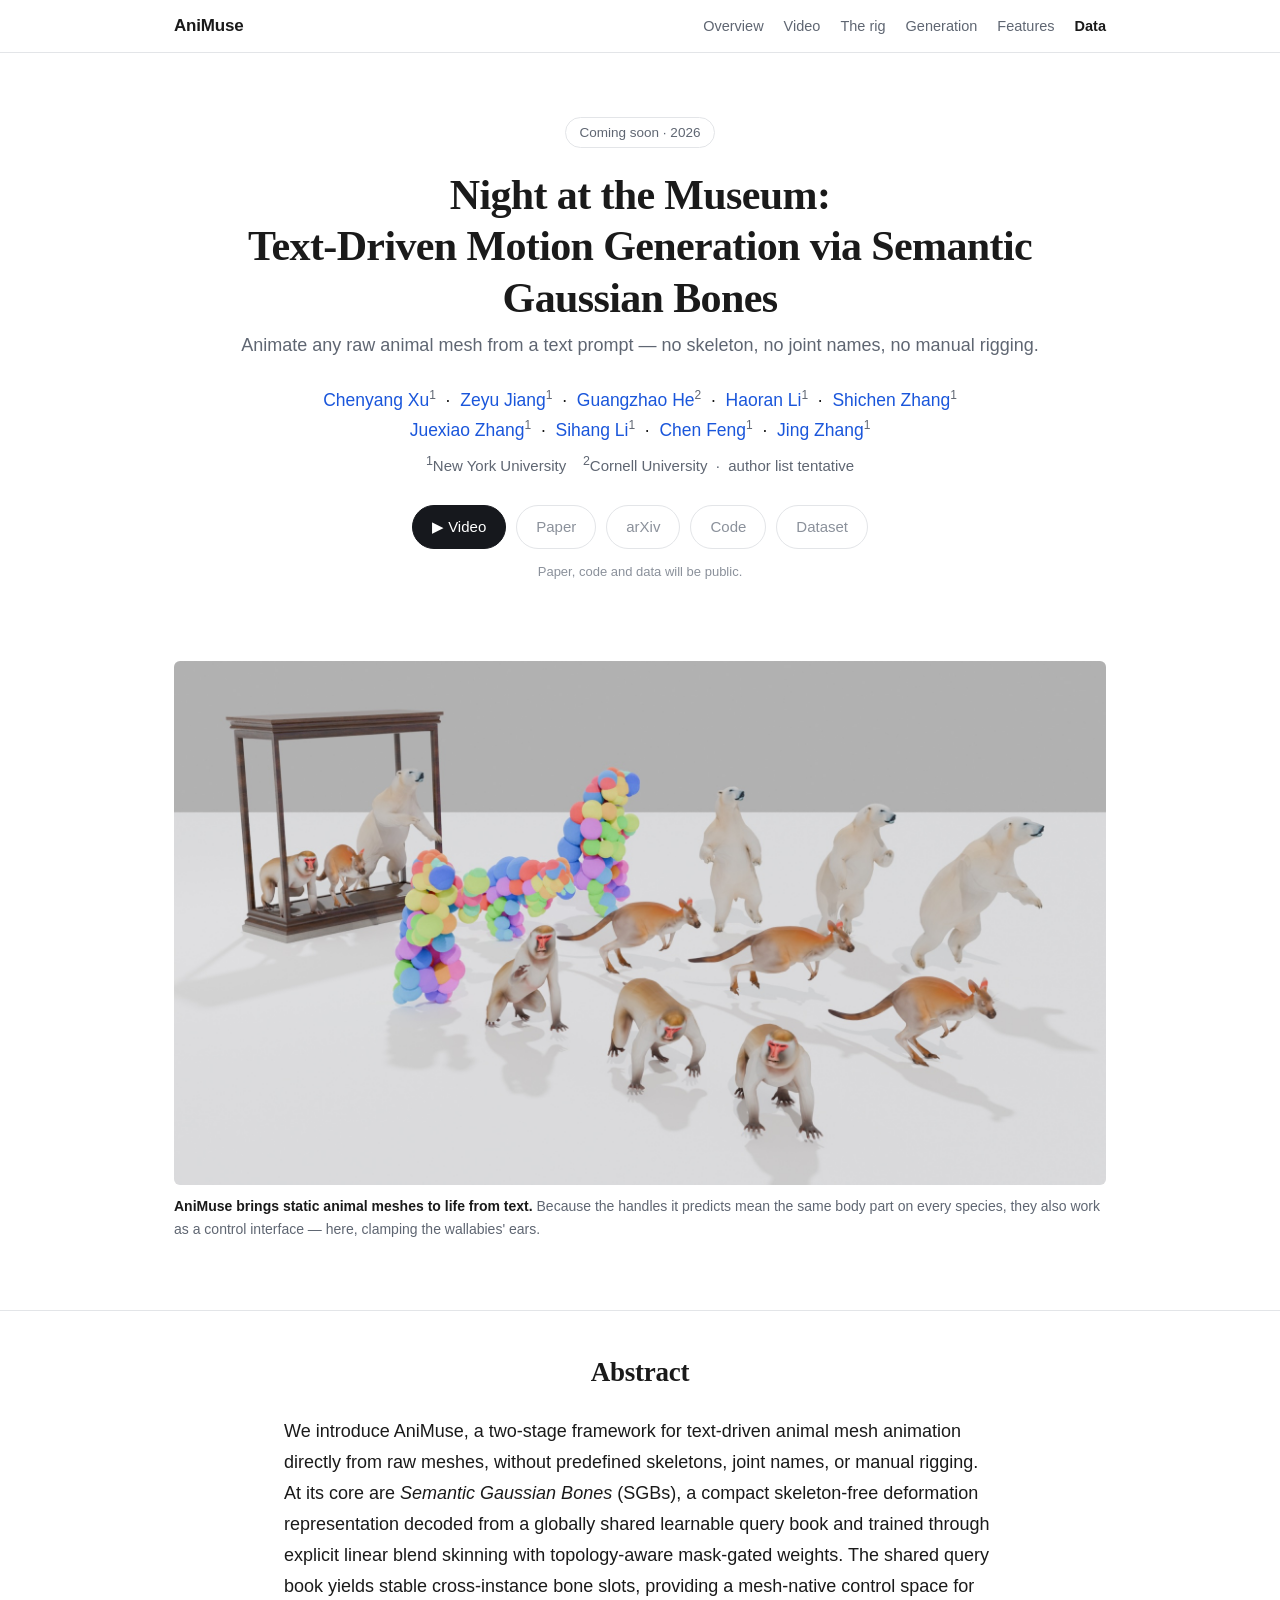
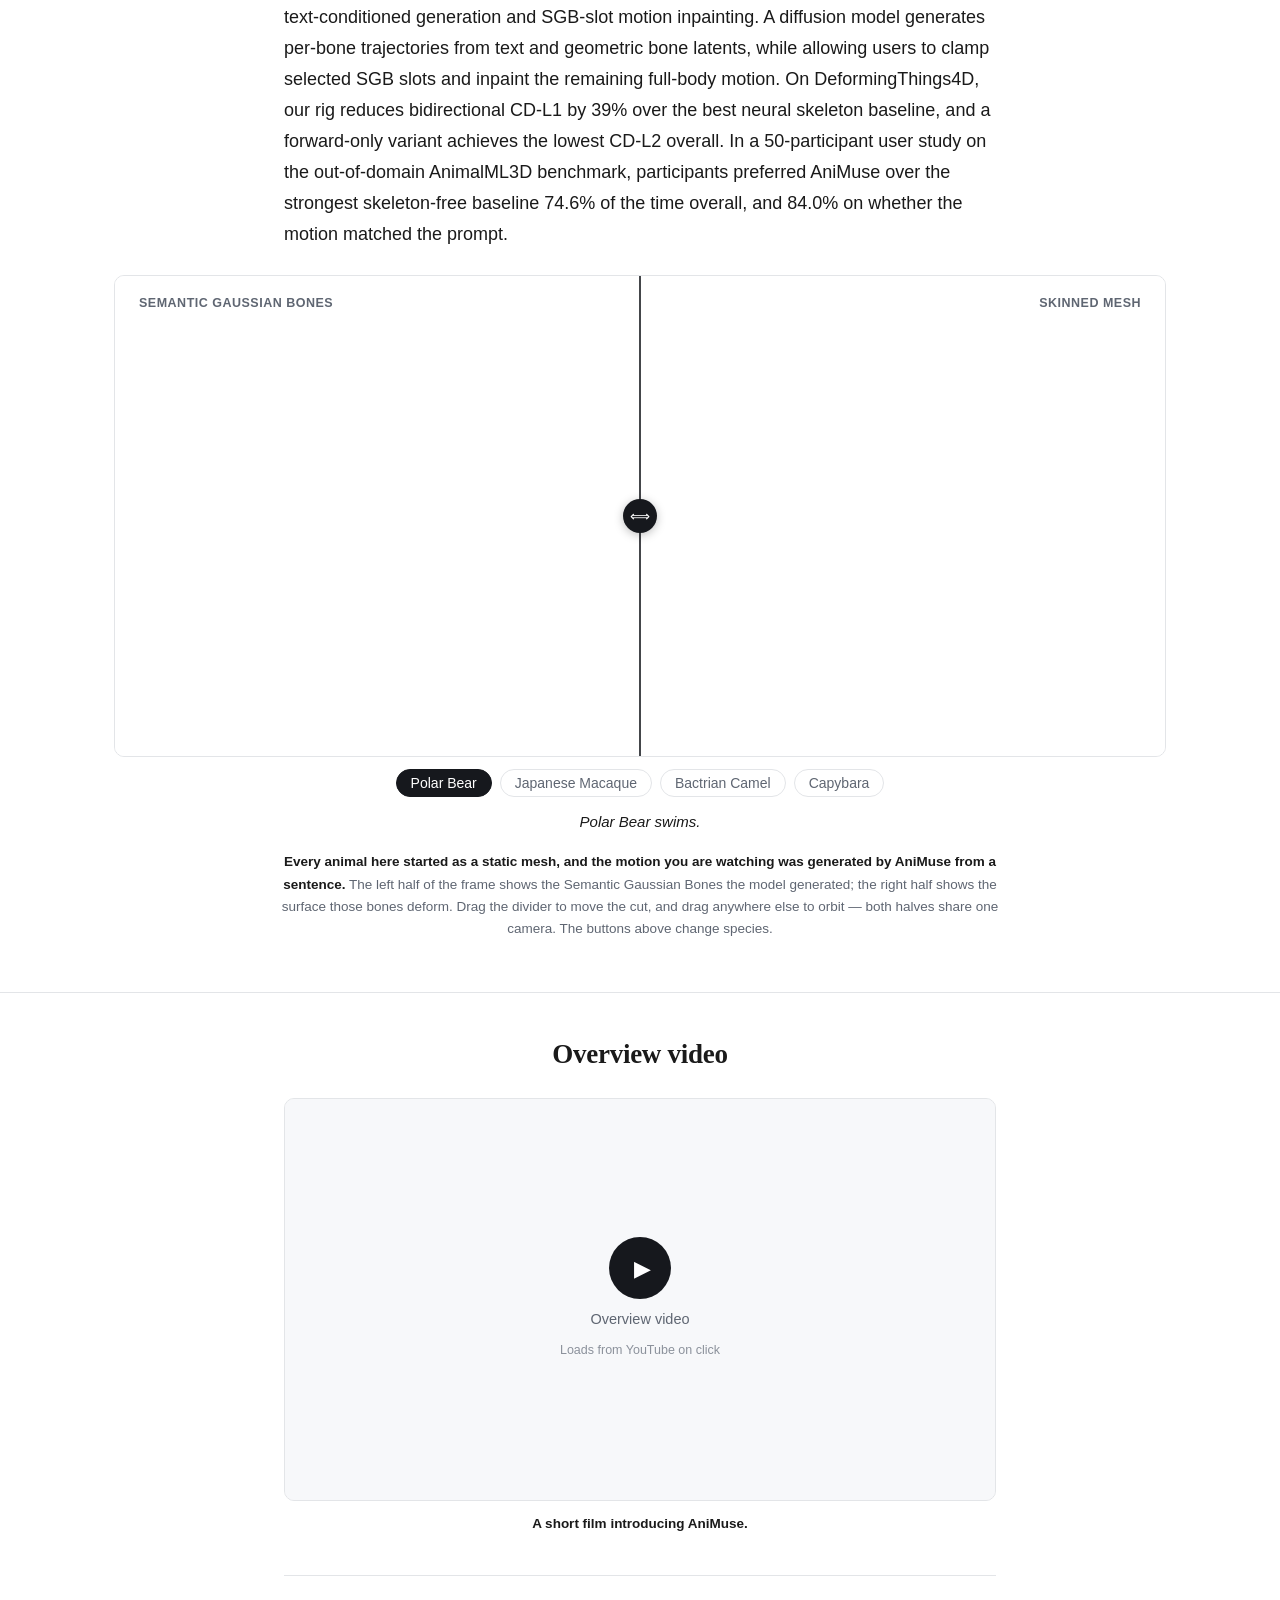
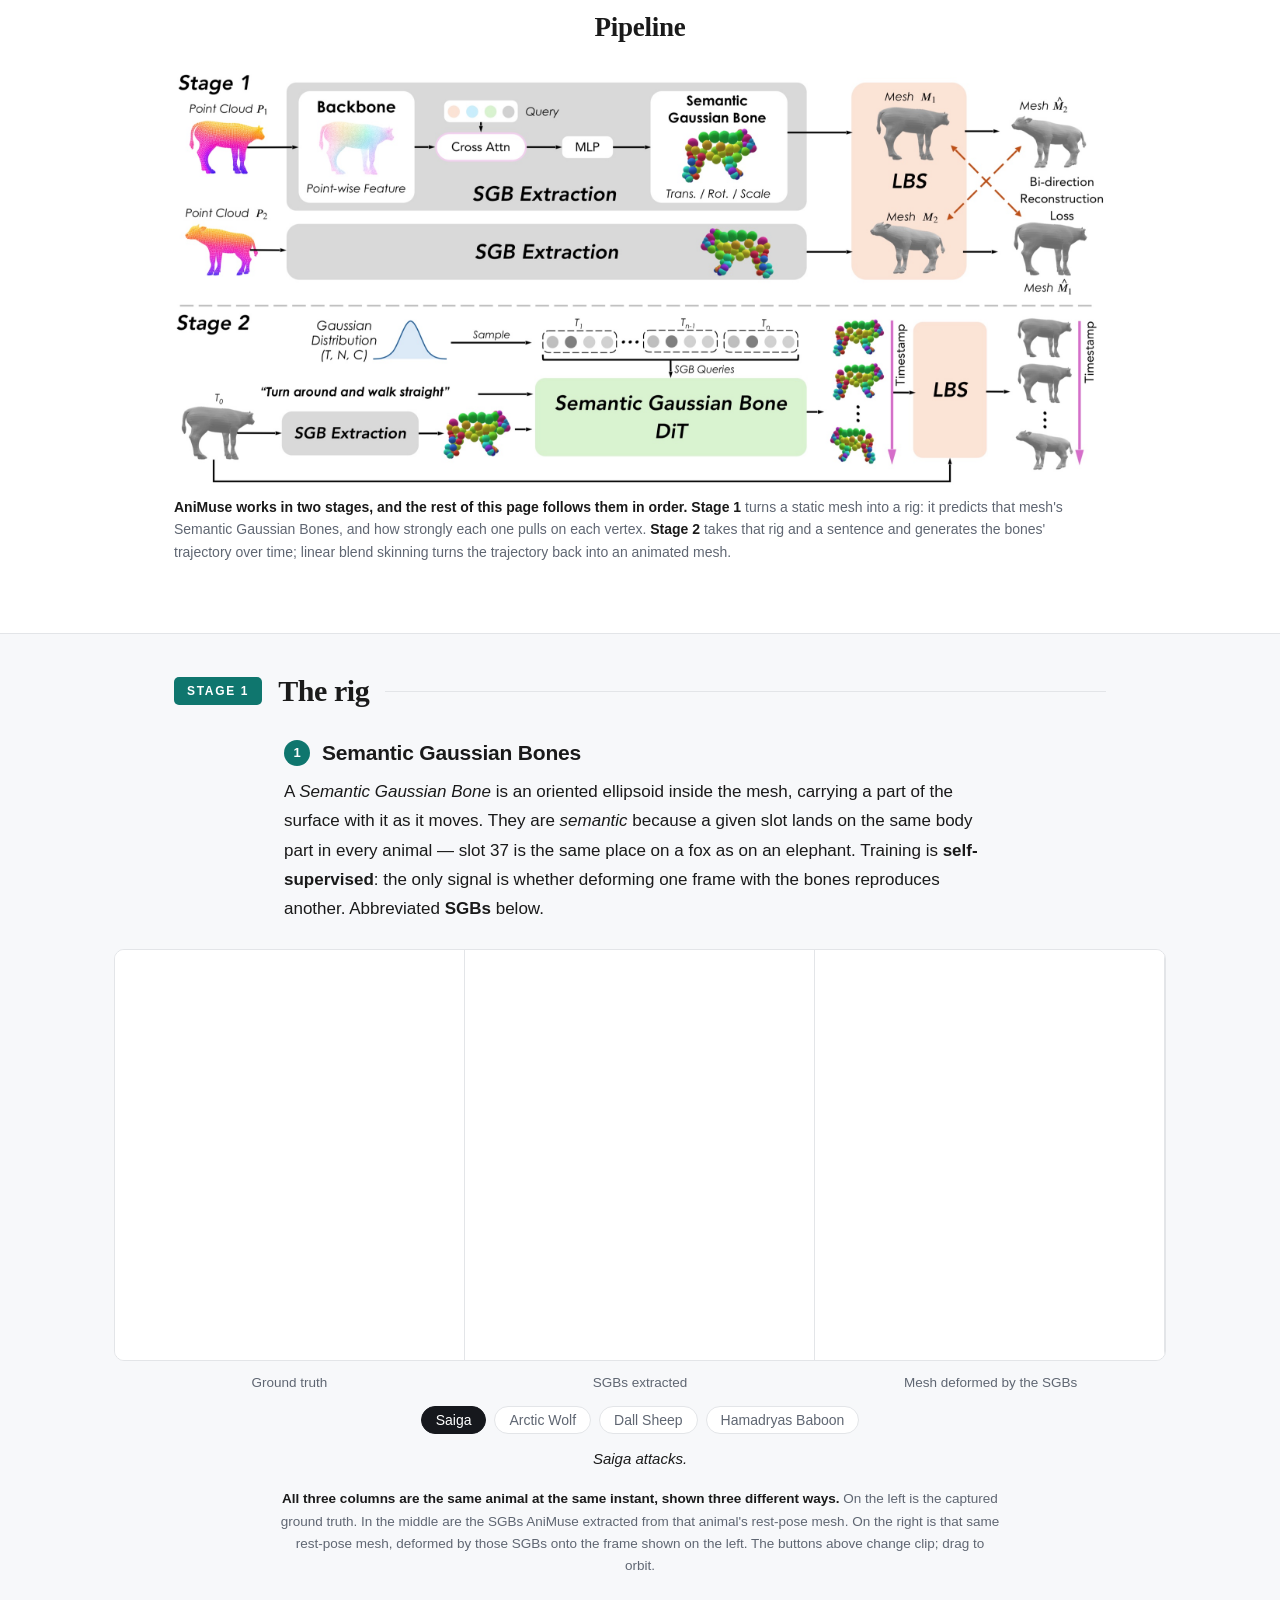
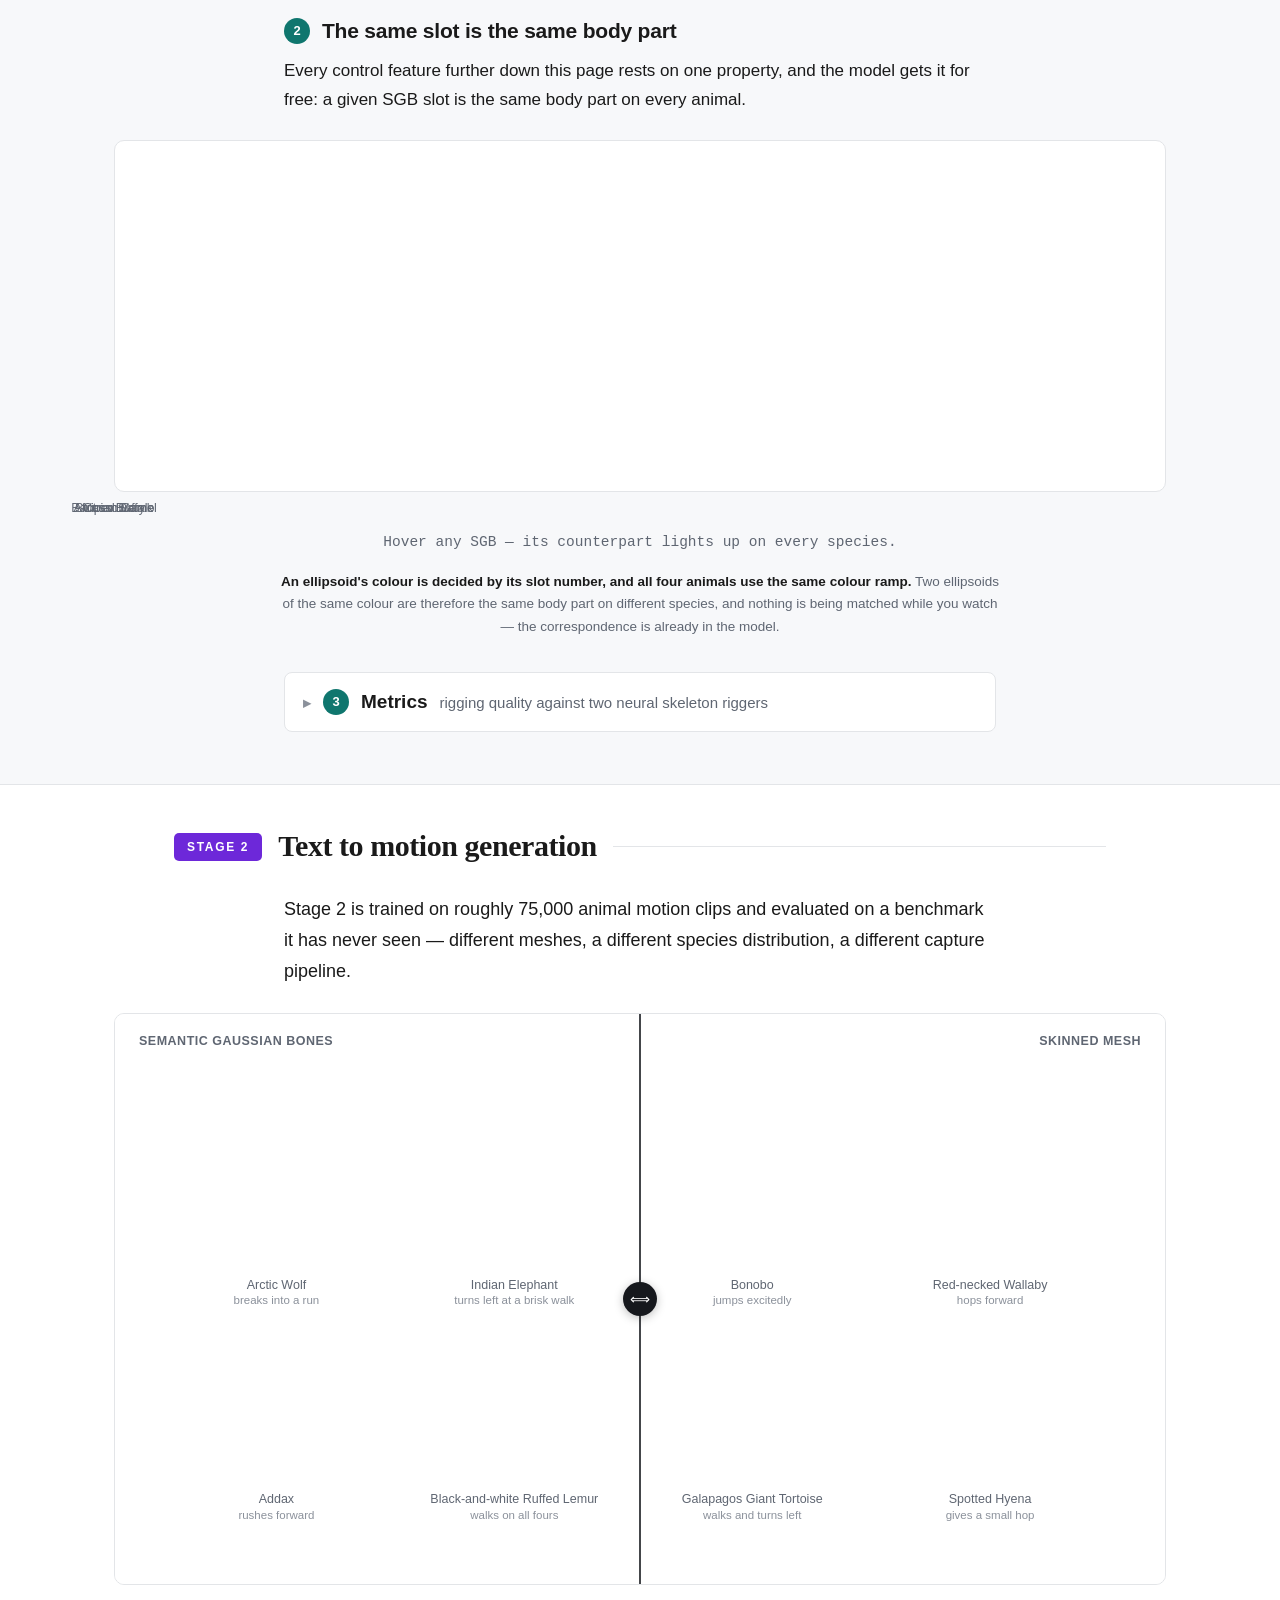
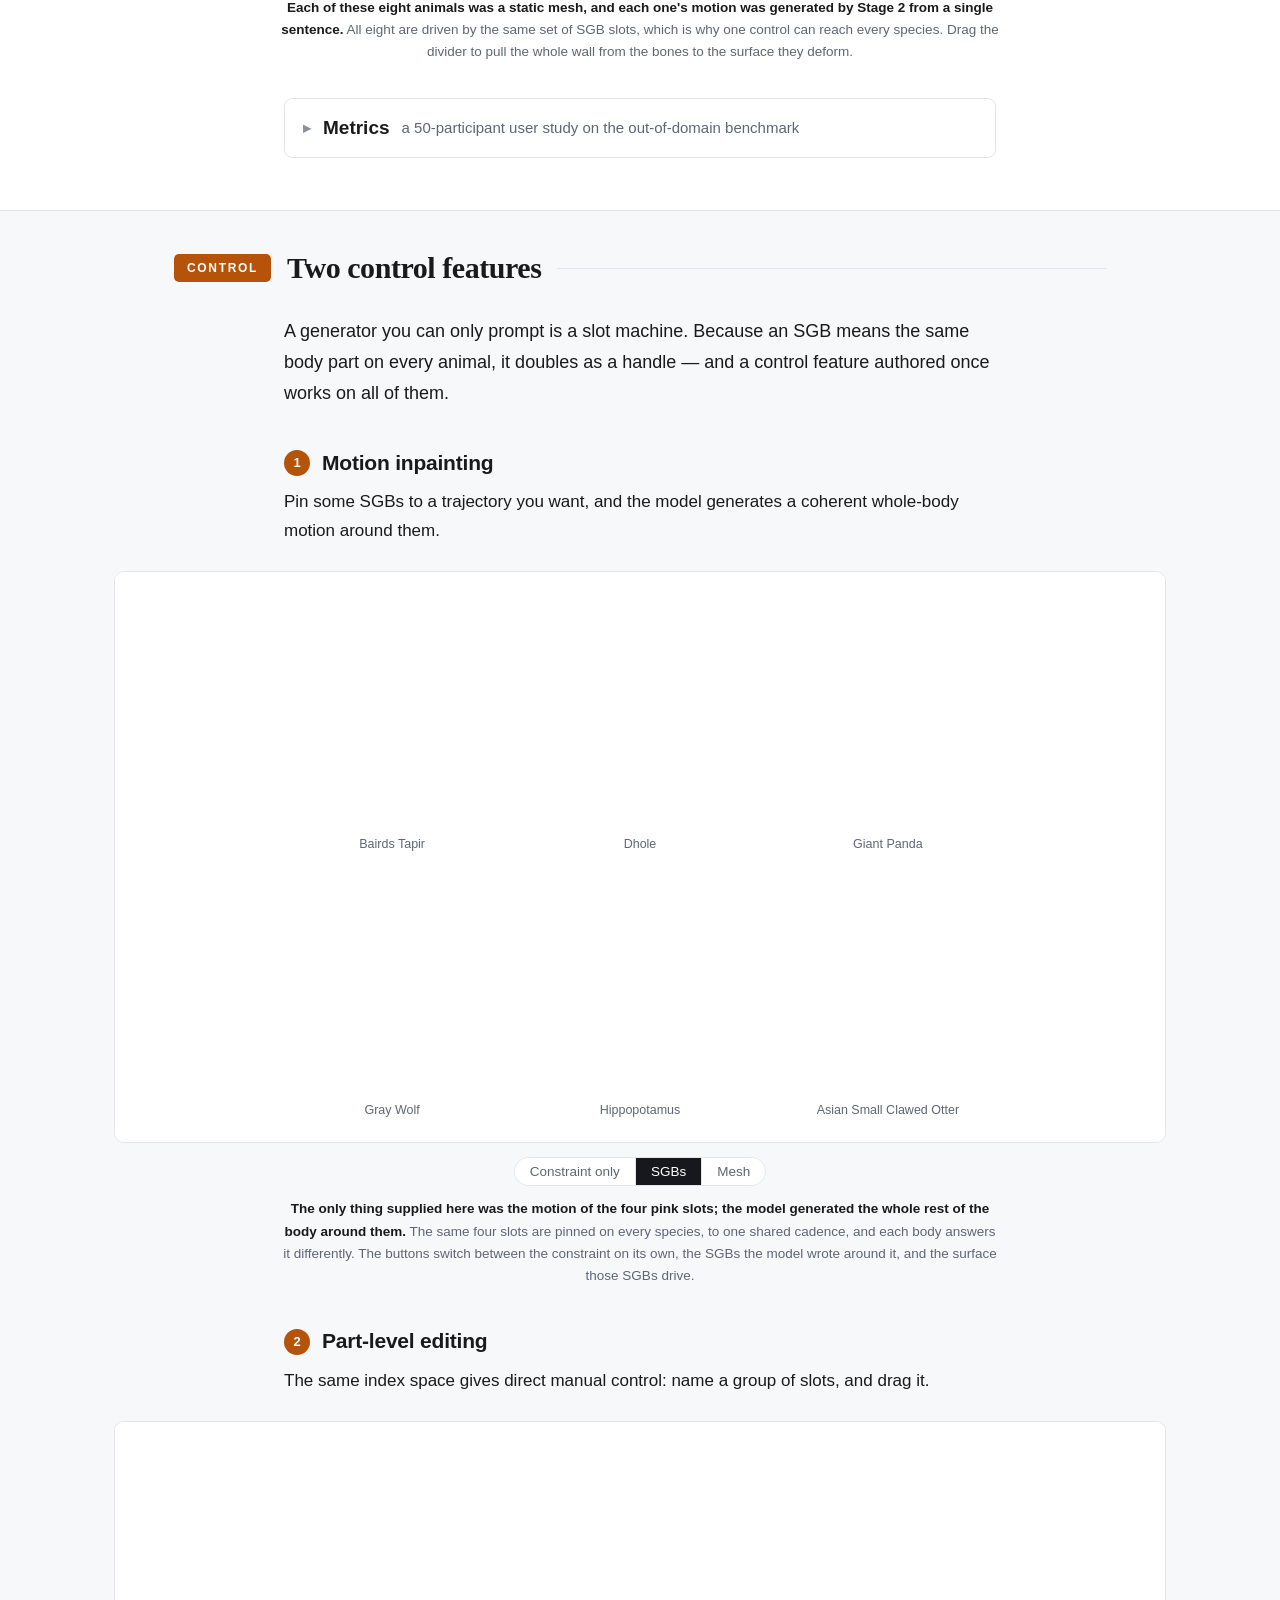
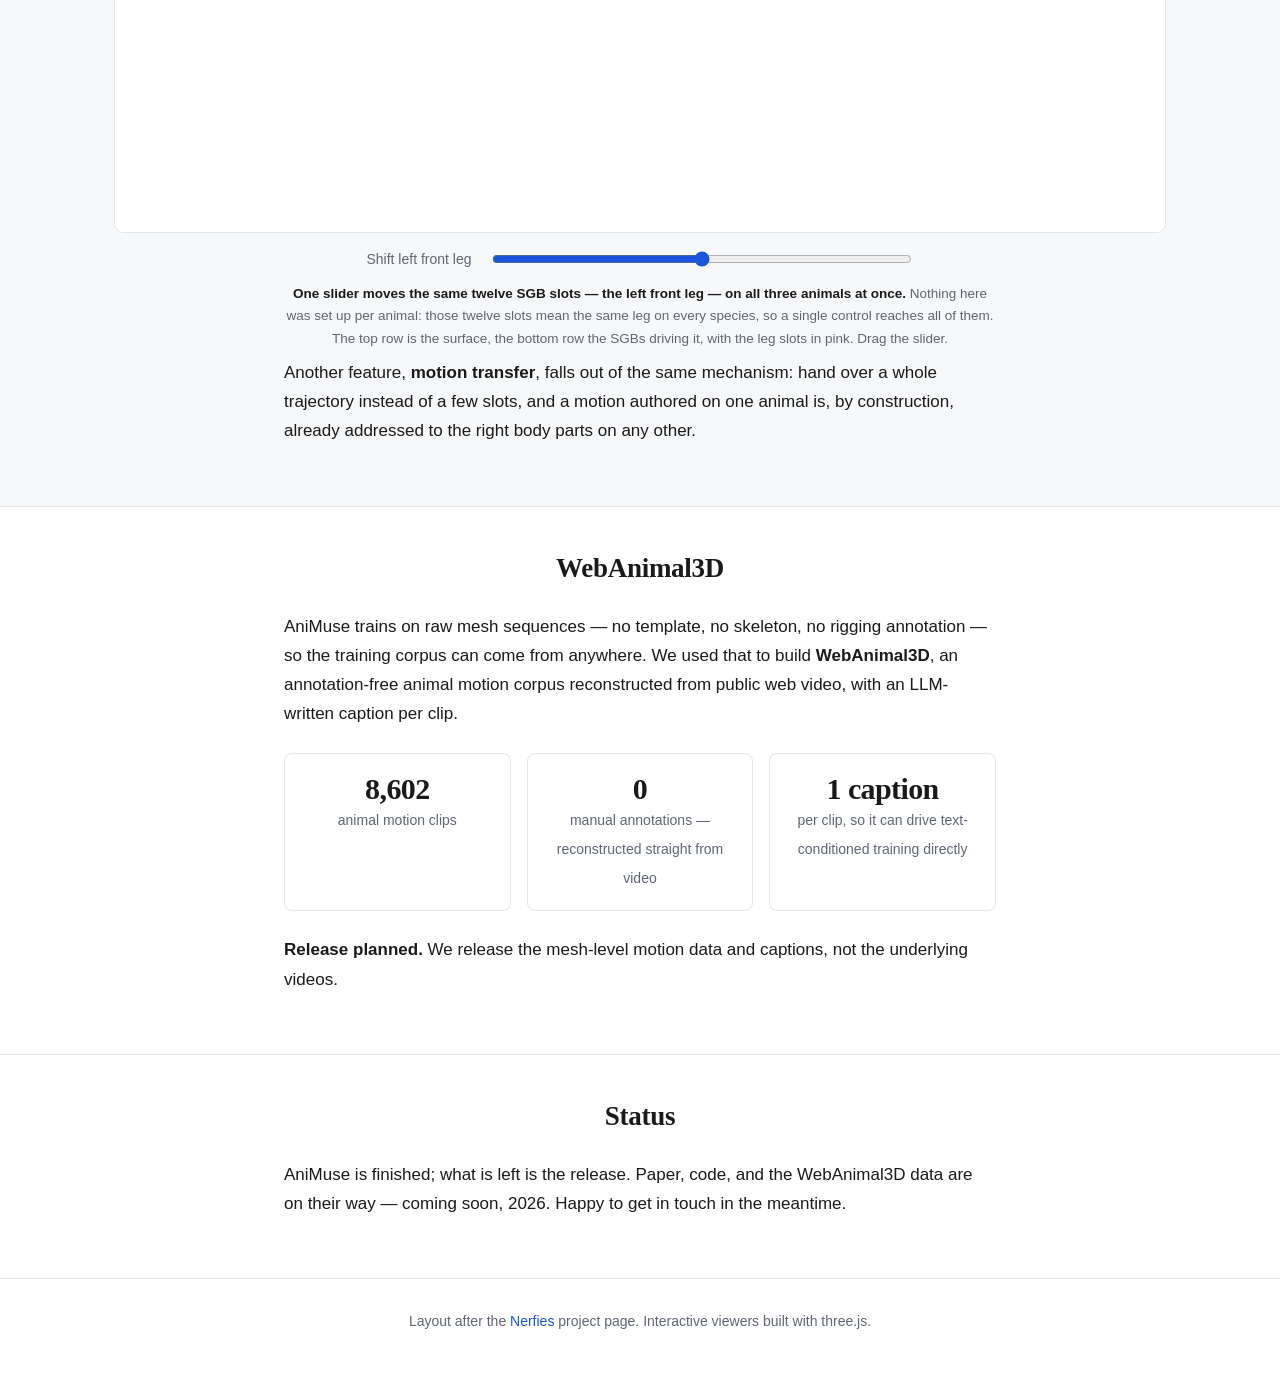
==== index.html @ 918df6c6 "Tighten four lines of copy The abstract now closes on the user study rather than on a claim of "impr" ====
<!doctype html>
<html lang="en">
<head>
<meta charset="utf-8">
<meta name="viewport" content="width=device-width, initial-scale=1">
<meta name="robots" content="noindex, nofollow">
<title>AniMuse — Text-Driven Motion Generation via Semantic Gaussian Bones</title>
<meta name="description" content="AniMuse animates any raw animal mesh from a text prompt — no skeleton, no joint names, no manual rigging.">
<link rel="stylesheet" href="css/style.css">
<link rel="icon" href="data:image/svg+xml,<svg xmlns='http://www.w3.org/2000/svg' viewBox='0 0 100 100'><text y='.9em' font-size='90'>🦊</text></svg>">
<script type="importmap">
{ "imports": {
    "three": "./vendor/three/three.module.js",
    "three/addons/": "./vendor/three/addons/"
} }
</script>
</head>
<body>

<nav class="nav">
  <div class="wrap">
    <span class="brand">AniMuse</span>
    <a href="#overview">Overview</a>
    <a href="#video">Video</a>
    <a href="#stage1">The rig</a>
    <a href="#stage2">Generation</a>
    <a href="#control">Features</a>
    <a href="#data">Data</a>
  </div>
</nav>

<header class="hero wrap">
  <span class="venue">Coming soon · 2026</span>
  <h1>Night at the Museum:<br>Text-Driven Motion Generation via Semantic Gaussian Bones</h1>
  <p class="subtitle">Animate any raw animal mesh from a text prompt — no skeleton, no joint names, no manual rigging.</p>

  <p class="authors">
    <a href="https://chenyang-joe.github.io/" target="_blank" rel="noopener">Chenyang Xu</a><sup>1</sup> &nbsp;·&nbsp;
    <a href="https://jdscript.net/" target="_blank" rel="noopener">Zeyu Jiang</a><sup>1</sup> &nbsp;·&nbsp;
    <a href="https://www.guangzhaohe.com/" target="_blank" rel="noopener">Guangzhao He</a><sup>2</sup> &nbsp;·&nbsp;
    <a href="https://www.linkedin.com/in/haoran-li-589763355/" target="_blank" rel="noopener">Haoran Li</a><sup>1</sup> &nbsp;·&nbsp;
    <a href="https://shichenzhang.me/" target="_blank" rel="noopener">Shichen Zhang</a><sup>1</sup><br>
    <a href="https://juexzz.github.io/" target="_blank" rel="noopener">Juexiao Zhang</a><sup>1</sup> &nbsp;·&nbsp;
    <a href="https://louis-leee.github.io/" target="_blank" rel="noopener">Sihang Li</a><sup>1</sup> &nbsp;·&nbsp;
    <a href="https://simbaforrest.github.io/" target="_blank" rel="noopener">Chen Feng</a><sup>1</sup> &nbsp;·&nbsp;
    <a href="https://jingz6676.github.io/" target="_blank" rel="noopener">Jing Zhang</a><sup>1</sup>
  </p>
  <p class="affil"><sup>1</sup>New York University &nbsp;&nbsp; <sup>2</sup>Cornell University &nbsp;·&nbsp; author list tentative</p>

  <div class="buttons">
    <a class="btn" href="#video">▶ Video</a>
    <span class="btn" aria-disabled="true">Paper</span>
    <span class="btn" aria-disabled="true">arXiv</span>
    <span class="btn" aria-disabled="true">Code</span>
    <span class="btn" aria-disabled="true">Dataset</span>
  </div>
  <p class="btn-note">Paper, code and data will be public.</p>
</header>

<section id="teaser">
  <div class="wrap">
    <figure>
      <img src="assets/img/teaser.jpg" alt="Static animal meshes, the Semantic Gaussian Bones AniMuse predicts for them, and the motion it generates." loading="lazy" width="1920" height="1080">
      <figcaption>
        <b>AniMuse brings static animal meshes to life from text.</b> Because the handles it predicts
        mean the same body part on every species, they also work as a control interface — here,
        clamping the wallabies' ears.
      </figcaption>
    </figure>
  </div>
</section>

<!-- ================= OVERVIEW ================= -->
<section id="overview">
  <div class="wrap narrow">
    <h2>Abstract</h2>
    <p class="lead">
      We introduce AniMuse, a two-stage framework for text-driven animal mesh animation directly from raw
      meshes, without predefined skeletons, joint names, or manual rigging. At its core are
      <em>Semantic Gaussian Bones</em> (SGBs), a compact skeleton-free deformation representation decoded
      from a globally shared learnable query book and trained through explicit linear blend skinning with
      topology-aware mask-gated weights. The shared query book yields stable cross-instance bone slots,
      providing a mesh-native control space for text-conditioned generation and SGB-slot motion
      inpainting. A diffusion model generates per-bone trajectories from text and geometric bone latents,
      while allowing users to clamp selected SGB slots and inpaint the remaining full-body motion. On
      DeformingThings4D, our rig reduces bidirectional CD-L1 by 39% over the best neural skeleton
      baseline, and a forward-only variant achieves the lowest CD-L2 overall. In a 50-participant user
      study on the out-of-domain AnimalML3D benchmark, participants preferred AniMuse over the strongest skeleton-free baseline 74.6% of the
      time overall, and 84.0% on whether the motion matched the prompt.
    </p>
  </div>

  <div class="wrap wide">
    <div class="viewer is-loading" id="v-split">
      <div class="viewer-frame">
        <div class="viewer-canvas"></div>
        <span class="split-label-left"></span>
        <span class="split-label-right"></span>
        <button class="split-divider" tabindex="0" aria-label="Drag to move the split between the SGBs and the mesh"></button>
      </div>
      <div class="viewer-chips"></div>
      <p class="viewer-caption"></p>
      <p class="viewer-note"><b>Every animal here started as a static mesh, and the motion you are
        watching was generated by AniMuse from a sentence.</b> The left half of the frame shows the
        Semantic Gaussian Bones the model generated; the right half shows the surface those bones
        deform. Drag the divider to move the cut, and drag anywhere else to orbit — both halves share
        one camera. The buttons above change species.</p>
    </div>
  </div>

</section>

<!-- ================= VIDEO ================= -->
<section id="video">
  <div class="wrap narrow">
    <h2>Overview video</h2>
    <div class="video-embed" data-youtube="J6a1tpsXST4">
      <button class="video-placeholder" type="button" aria-label="Play the AniMuse overview video">
        <span class="play">▶</span>
        <span>Overview video</span>
        <span class="hint">Loads from YouTube on click</span>
      </button>
    </div>
    <p class="viewer-note"><b>A short film introducing AniMuse.</b></p>
  </div>

  <div class="wrap narrow"><hr class="sep"></div>

  <div class="wrap narrow">
    <h2>Pipeline</h2>
  </div>

  <div class="wrap">
    <figure>
      <img src="assets/img/pipeline.jpg" alt="AniMuse two-stage pipeline: a rigging stage that predicts Semantic Gaussian Bones, and a generation stage that diffuses their trajectory from text." loading="lazy" width="2400" height="1068">
      <figcaption><b>AniMuse works in two stages, and the rest of this page follows them in order.</b>
        <b>Stage 1</b> turns a static mesh into a rig: it predicts that mesh's Semantic Gaussian Bones,
        and how strongly each one pulls on each vertex. <b>Stage 2</b> takes that rig and a sentence and
        generates the bones' trajectory over time; linear blend skinning turns the trajectory back into
        an animated mesh.</figcaption>
    </figure>
  </div>
</section>

<!-- ================= STAGE 1 ================= -->
<section id="stage1" class="stage-section">
  <div class="stage-mark"><span class="tag">Stage 1</span><span class="name">The rig</span><span class="rule"></span></div>
  <div class="wrap narrow">
    <h3 class="step"><span class="n">1</span>Semantic Gaussian Bones</h3>
    <p>
      A <em>Semantic Gaussian Bone</em> is an oriented ellipsoid inside the mesh, carrying a part
      of the surface with it as it moves. They are <em>semantic</em> because a given slot lands on the
      same body part in every animal — slot 37 is the same place on a fox as on an elephant. Training is
      <b>self-supervised</b>: the only signal is whether deforming one frame with the bones reproduces
      another. Abbreviated <b>SGBs</b> below.
    </p>
  </div>

  <div class="wrap wide">
    <div class="viewer is-loading" id="v-stage1">
      <div class="viewer-frame"><div class="viewer-canvas h-md"></div></div>
      <div class="viewer-labels"></div>
      <div class="viewer-chips"></div>
      <p class="viewer-caption"></p>
      <p class="viewer-note"><b>All three columns are the same animal at the same instant, shown three
        different ways.</b> On the left is the captured ground truth. In the middle are the SGBs AniMuse
        extracted from that animal's rest-pose mesh. On the right is that same rest-pose mesh, deformed
        by those SGBs onto the frame shown on the left. The buttons above change clip; drag to orbit.</p>
    </div>
  </div>

  <div class="wrap narrow">
    <h3 class="step"><span class="n">2</span>The same slot is the same body part</h3>
    <p>
      Every control feature further down this page rests on one property, and the model gets it for
      free: a given SGB slot is the same body part on every animal.
    </p>
  </div>

  <div class="wrap wide">
    <div class="viewer is-loading" id="v-corr">
      <div class="viewer-frame"><div class="viewer-canvas h-sm"></div></div>
      <div class="grid-labels below"></div>
      <p class="corr-readout">Hover any SGB — its counterpart lights up on every species.</p>
      <p class="viewer-note"><b>An ellipsoid's colour is decided by its slot number, and all four animals
        use the same colour ramp.</b> Two ellipsoids of the same colour are therefore the same body part
        on different species, and nothing is being matched while you watch — the correspondence is
        already in the model.</p>
    </div>
  </div>

  <div class="wrap narrow">
    <details class="metrics">
      <summary><span class="n">3</span>Metrics<span class="sub">rigging quality against two neural skeleton riggers</span></summary>
      <div class="table-wrap">
        <table>
          <caption><b>Rigging quality on DeformingThings4D</b> (25 animal species). Bidirectional Chamfer Distance (↓) between the deformed and target meshes, per-motion and across motions.</caption>
          <thead>
            <tr><th rowspan="2">Method</th><th colspan="2">Per-Motion</th><th colspan="2">Cross-Motion</th></tr>
            <tr><th>CD-L1 ↓</th><th>CD-L2 ↓</th><th>CD-L1 ↓</th><th>CD-L2 ↓</th></tr>
          </thead>
          <tbody>
            <tr><td>UniRig + Opt.</td><td>0.0228</td><td>0.0076</td><td>0.0318</td><td>0.0108</td></tr>
            <tr><td>Puppeteer + Opt.</td><td>0.0306</td><td>0.0065</td><td>0.0451</td><td>0.0122</td></tr>
            <tr class="ours"><td><b>AniMuse + Opt.</b></td><td class="best">0.0138</td><td>0.0056</td><td class="best">0.0198</td><td>0.0083</td></tr>
            <tr class="ours"><td><b>AniMuse (network only)</b></td><td>0.0283</td><td class="best">0.0050</td><td>0.0372</td><td class="best">0.0075</td></tr>
          </tbody>
        </table>
      </div>

      <p class="takeaway">
        <strong>39% lower CD-L1</strong> than the best skeleton rigger under matched optimisation. And the
        <strong>network-only</strong> row — a single forward pass, no test-time fitting at all — still takes
        the lowest CD-L2 in both settings: the rig is good before you optimise anything.
      </p>
    </details>
  </div>
</section>

<!-- ================= STAGE 2 ================= -->
<section id="stage2">
  <div class="stage-mark"><span class="tag">Stage 2</span><span class="name">Text to motion generation</span><span class="rule"></span></div>
  <div class="wrap narrow">
    <p class="lead">
      Stage 2 is trained on roughly 75,000 animal motion clips and evaluated on a benchmark it has
      never seen — different meshes, a different species distribution, a different capture pipeline.
    </p>
  </div>

  <div class="wrap wide">
    <div class="viewer is-loading" id="v-wall">
      <div class="viewer-frame">
        <div class="viewer-canvas h-lg"></div>
        <div class="grid-labels"></div>
        <span class="split-label-left"></span>
        <span class="split-label-right"></span>
        <button class="split-divider" tabindex="0" aria-label="Drag to move the split between the SGBs and the mesh"></button>
      </div>
      <p class="viewer-note"><b>Each of these eight animals was a static mesh, and each one's motion was
        generated by Stage 2 from a single sentence.</b> All eight are driven by the same set of SGB
        slots, which is why one control can reach every species. Drag the divider to pull the whole wall
        from the bones to the surface they deform.</p>
    </div>
  </div>

  <div class="wrap narrow">
    <details class="metrics">
      <summary>Metrics<span class="sub">a 50-participant user study on the out-of-domain benchmark</span></summary>
      <p>
        30 samples, two-alternative forced choice, following the protocol used in the text-to-motion
        literature. Against the strongest published skeleton-free baseline, participants preferred
        AniMuse's result <b>74.6%</b> of the time overall and <b>84.0%</b> on whether the motion matched
        the prompt. Against a skeleton-based baseline the margins are wider still. Against ground-truth
        capture we are, fairly, still behind — which is the honest state of the problem.
      </p>

      <div class="stats">
        <div class="stat"><b>74.6%</b><span>overall preference over the strongest published baseline</span></div>
        <div class="stat"><b>84.0%</b><span>preference on text–motion match</span></div>
        <div class="stat"><b>50</b><span>participants, 30 samples, two-alternative forced choice</span></div>
      </div>
    </details>
  </div>
</section>

<!-- ================= FEATURES ================= -->
<section id="control" class="stage-section">
  <div class="stage-mark"><span class="tag">Control</span><span class="name">Two control features</span><span class="rule"></span></div>
  <div class="wrap narrow">
    <p class="lead">
      A generator you can only prompt is a slot machine. Because an SGB means the same body part on
      every animal, it doubles as a handle — and a control feature authored once works on all of them.
    </p>

    <h3 class="step"><span class="n">1</span>Motion inpainting</h3>
    <p>
      Pin some SGBs to a trajectory you want, and the model generates a coherent whole-body motion
      around them.
    </p>
  </div>

  <div class="wrap wide">
    <div class="viewer is-loading" id="v-inpaint">
      <div class="viewer-frame"><div class="viewer-canvas h-lg"></div><div class="grid-labels"></div></div>
      <div class="viewer-controls">
        <span class="seg">
          <button data-mode="feet">Constraint only</button>
          <button data-mode="bones" class="on">SGBs</button>
          <button data-mode="mesh">Mesh</button>
        </span>
      </div>
      <p class="viewer-note"><b>The only thing supplied here was the motion of the four pink slots; the
        model generated the whole rest of the body around them.</b> The same four slots are pinned on
        every species, to one shared cadence, and each body answers it differently. The buttons switch
        between the constraint on its own, the SGBs the model wrote around it, and the surface those
        SGBs drive.</p>
    </div>
  </div>

  <div class="wrap narrow">
    <h3 class="step"><span class="n">2</span>Part-level editing</h3>
    <p>
      The same index space gives direct manual control: name a group of slots, and drag it.
    </p>
  </div>

  <div class="wrap wide">
    <div class="viewer is-loading" id="v-edit">
      <div class="viewer-frame"><div class="viewer-canvas h-md"></div></div>
      <div class="viewer-controls">
        <label for="edit-slider">Shift left front leg</label>
        <input class="edit-slider" id="edit-slider" type="range" min="-100" max="100" value="0" step="1">
      </div>
      <p class="viewer-note"><b>One slider moves the same twelve SGB slots — the left front leg — on all
        three animals at once.</b> Nothing here was set up per animal: those twelve slots mean the same
        leg on every species, so a single control reaches all of them. The top row is the surface, the
        bottom row the SGBs driving it, with the leg slots in pink. Drag the slider.</p>
    </div>
  </div>

  <div class="wrap narrow">
    <p>
      Another feature, <b>motion transfer</b>, falls out of the same mechanism: hand over a whole
      trajectory instead of a few slots, and a motion authored on one animal is, by construction,
      already addressed to the right body parts on any other.
    </p>
  </div>
</section>

<!-- ================= DATA ================= -->
<section id="data">
  <div class="wrap narrow">
    <h2>WebAnimal3D</h2>
    <p>
      AniMuse trains on raw mesh sequences — no template, no skeleton, no rigging annotation — so the
      training corpus can come from anywhere. We used that to build <b>WebAnimal3D</b>, an
      annotation-free animal motion corpus reconstructed from public web video, with an LLM-written
      caption per clip.
    </p>
    <div class="stats">
      <div class="stat"><b>8,602</b><span>animal motion clips</span></div>
      <div class="stat"><b>0</b><span>manual annotations — reconstructed straight from video</span></div>
      <div class="stat"><b>1 caption</b><span>per clip, so it can drive text-conditioned training directly</span></div>
    </div>
    <p>
      <b>Release planned.</b> We release the mesh-level motion data and captions, not the underlying
      videos.
    </p>
  </div>
</section>

<!-- ================= STATUS ================= -->
<section id="status">
  <div class="wrap narrow">
    <h2>Status</h2>
    <p>
      AniMuse is finished; what is left is the release. Paper, code, and the WebAnimal3D data are on
      their way — coming soon, 2026. Happy to get in touch in the meantime.
    </p>
  </div>
</section>

<footer>
  <div class="wrap">
    <p>Layout after the <a href="https://nerfies.github.io">Nerfies</a> project page. Interactive viewers built with three.js.</p>
  </div>
</footer>

<script type="module" src="js/main.js"></script>
</body>
</html>
---- css/style.css ----
/* AniMuse project page — Nerfies-shaped layout, hand-rolled so the page ships
   as one small stylesheet with no framework and no webfont round-trip. */

:root {
  --fg: #1a1a1a;
  --muted: #5f6672;
  --faint: #8b919b;
  --line: #e3e5e8;
  --bg: #ffffff;
  --soft: #f7f8fa;
  --link: #1a56db;
  --accent: #b3261e;
  --stage1: #0f766e;
  --stage2: #6d28d9;
  --control: #b45309;
  --col: 980px;
  --serif: "Iowan Old Style", "Palatino Linotype", Palatino, Georgia, serif;
  --sans: -apple-system, BlinkMacSystemFont, "Segoe UI", "Helvetica Neue",
          "PingFang SC", "Hiragino Sans GB", Roboto, sans-serif;
  --mono: ui-monospace, SFMono-Regular, "SF Mono", Menlo, monospace;
}

* { box-sizing: border-box; }

html { scroll-behavior: smooth; scroll-padding-top: 64px; }

body {
  margin: 0;
  background: var(--bg);
  color: var(--fg);
  font: 17px/1.72 var(--sans);
  -webkit-font-smoothing: antialiased;
}

.wrap { max-width: var(--col); margin: 0 auto; padding: 0 24px; }
.narrow { max-width: 760px; margin-left: auto; margin-right: auto; }
/* The demos are the argument; the prose is the caption on it. So they get a
   column of their own, wider than the text that introduces them. */
.wide { max-width: 1100px; }

a { color: var(--link); text-decoration: none; }
a:hover { text-decoration: underline; }

/* ---------- top nav ---------- */

.nav {
  position: sticky; top: 0; z-index: 50;
  background: rgba(255,255,255,.88);
  backdrop-filter: saturate(180%) blur(12px);
  border-bottom: 1px solid var(--line);
}
.nav .wrap { display: flex; align-items: center; gap: 20px; height: 52px; }
.nav .brand { font-weight: 700; letter-spacing: -.01em; margin-right: auto; }
.nav a { color: var(--muted); font-size: 14.5px; }
.nav a:hover { color: var(--fg); text-decoration: none; }
.nav a.on { color: var(--fg); font-weight: 600; }

/* ---------- title block ---------- */

.hero { padding: 64px 0 8px; text-align: center; }
.hero h1 {
  font: 700 42px/1.22 var(--serif);
  letter-spacing: -.015em;
  margin: 0 0 6px;
  max-width: 880px; margin-inline: auto;
}
.hero .subtitle { color: var(--muted); font-size: 18px; margin: 0 0 24px; }
.hero .venue {
  display: inline-block; font-size: 13.5px; color: var(--muted);
  border: 1px solid var(--line); border-radius: 99px; padding: 3px 14px; margin-bottom: 22px;
}
.authors { font-size: 17.5px; margin: 0 0 6px; }
.authors sup { color: var(--muted); font-size: 12px; }
.affil { color: var(--muted); font-size: 15px; margin: 0 0 26px; }

.buttons { display: flex; flex-wrap: wrap; gap: 10px; justify-content: center; margin-bottom: 12px; }
.btn {
  display: inline-flex; align-items: center; gap: 7px;
  background: #16181d; color: #fff; border: 1px solid #16181d;
  border-radius: 99px; padding: 8px 19px; font-size: 15px; font-weight: 500;
}
.btn:hover { background: #33373f; text-decoration: none; }
.btn[aria-disabled="true"] { background: #fff; color: var(--faint); border-color: var(--line); cursor: default; }
.btn[aria-disabled="true"]:hover { background: #fff; }
.btn-note { color: var(--faint); font-size: 13px; margin: 0; }

/* ---------- sections ---------- */

section { padding: 44px 0; }
section + section { border-top: 1px solid var(--line); }
.stage-section { padding-top: 40px; }

h2 {
  font: 700 27px/1.3 var(--serif);
  letter-spacing: -.01em; text-align: center; margin: 0 0 26px;
}
h3 { font: 650 19px/1.4 var(--sans); margin: 34px 0 10px; letter-spacing: -.005em; }
h4 { font: 650 16px/1.4 var(--sans); margin: 24px 0 6px; color: var(--muted); }
p { margin: 0 0 16px; }

.lead { font-size: 18px; }
.eq {
  font-family: var(--mono); font-size: 15px; text-align: center;
  background: var(--soft); border: 1px solid var(--line); border-radius: 8px;
  padding: 14px 18px; margin: 18px 0; overflow-x: auto; white-space: nowrap;
}
.eq .where { display: block; font-family: var(--sans); font-size: 13px; color: var(--muted); margin-top: 8px; white-space: normal; }

/* Stage banner — this is the page's main divider, so it has to carry weight */
.stage-mark {
  display: flex; align-items: baseline; gap: 16px;
  max-width: var(--col); margin: 0 auto 30px; padding: 0 24px;
}
.stage-mark .tag {
  font: 700 12px/1 var(--sans); letter-spacing: .14em; text-transform: uppercase;
  color: #fff; padding: 8px 13px; border-radius: 5px; align-self: center;
}
.stage-mark .rule { flex: 1; height: 1px; background: var(--line); align-self: center; }
.stage-mark .name { font: 700 30px/1.15 var(--serif); letter-spacing: -.015em; }
#stage1 .tag { background: var(--stage1); }
#stage2 .tag { background: var(--stage2); }
#control .tag { background: var(--control); }
.stage-section { background: var(--soft); }

/* ---------- callouts, cards, tables ---------- */

.tldr {
  border: 1px solid var(--line); border-left: 3px solid var(--accent);
  border-radius: 6px; background: #fff; padding: 16px 20px; margin: 0 0 26px;
  font-size: 16.5px;
}
.tldr b { color: var(--accent); }

.takeaway {
  background: #fff; border: 1px solid var(--line); border-left: 3px solid var(--link);
  border-radius: 6px; padding: 15px 20px; margin: 20px 0; font-size: 16px;
}
.takeaway strong { color: var(--link); }

.cards { display: grid; gap: 16px; grid-template-columns: repeat(auto-fit, minmax(210px, 1fr)); margin: 22px 0; }
.card { border: 1px solid var(--line); border-radius: 8px; padding: 16px 18px; background: #fff; }
.card h5 { margin: 0 0 6px; font: 650 15.5px/1.4 var(--sans); }
.card p { margin: 0; font-size: 14.5px; color: var(--muted); line-height: 1.6; }

.stats { display: grid; gap: 16px; grid-template-columns: repeat(auto-fit, minmax(180px, 1fr)); margin: 24px 0; text-align: center; }
.stat { border: 1px solid var(--line); border-radius: 8px; padding: 18px; }
.stat b { display: block; font: 700 30px/1.1 var(--serif); letter-spacing: -.02em; }
.stat span { font-size: 14px; color: var(--muted); }

.table-wrap { overflow-x: auto; margin: 22px 0; }
table { border-collapse: collapse; width: 100%; font-size: 14.5px; font-variant-numeric: tabular-nums; }
caption { caption-side: top; text-align: left; color: var(--muted); font-size: 14px; padding-bottom: 10px; }
th, td { padding: 8px 12px; text-align: right; white-space: nowrap; }
th:first-child, td:first-child { text-align: left; }
thead th { border-bottom: 1.5px solid var(--fg); font-weight: 600; }
tbody tr + tr td { border-top: 1px solid var(--line); }
tbody tr.rule-above td { border-top: 1.5px solid var(--fg); }
tbody tr.ours { background: #f4f7ff; }
td.best, th.best { font-weight: 700; }
tr.ref td { color: var(--muted); font-style: italic; }

.compare { width: 100%; font-size: 14.5px; }
/* Prose tables need to wrap; the nowrap above is for numeric result tables. */
.compare th, .compare td { white-space: normal; }
.compare td:first-child { color: var(--muted); width: 24%; white-space: nowrap; }

/* A rule between two things that belong to one section but are not the same
   thought -- the film, and then the diagram the rest of the page follows. */
.sep { border: 0; border-top: 1px solid var(--line); margin: 40px 0 34px; }

figure { margin: 26px 0; }
figure img { width: 100%; height: auto; border-radius: 6px; display: block; }
figcaption { font-size: 14px; color: var(--muted); margin-top: 10px; line-height: 1.6; }
figcaption b { color: var(--fg); }

/* Numbered parts. A section that is mostly demos needs its structure legible at
   a glance -- the badge says how many pieces there are and which one you are on. */
.step { display: flex; align-items: center; gap: 12px; font: 650 21px/1.35 var(--sans);
        margin: 40px 0 10px; letter-spacing: -.01em; }
.step .n, .metrics summary .n {
  flex: none; width: 26px; height: 26px; border-radius: 50%; background: var(--fg);
  color: #fff; font: 700 13px/26px var(--sans); text-align: center; letter-spacing: 0;
}
/* A section that opens on its first part does not need the gap that separates
   one part from the next. */
.stage-mark + .wrap > .step:first-child { margin-top: 4px; }
#stage1 .n { background: var(--stage1); }
#stage2 .n { background: var(--stage2); }
#control .n { background: var(--control); }

/* Numbers belong in the results, not in the way of them: the tables fold away so
   the demos carry the page, and open for anyone who came for them. */
.metrics { margin: 34px 0 8px; }
.metrics summary { display: flex; align-items: center; gap: 12px; font: 650 19px/1.4 var(--sans); padding: 16px 0; }
.metrics summary .sub { font: 400 15px/1.4 var(--sans); color: var(--muted); }
.metrics summary::before { color: var(--faint); font-size: 15px; }
.metrics .takeaway:last-child, .metrics .stats:last-child { margin-bottom: 16px; }

details { border: 1px solid var(--line); border-radius: 8px; padding: 0 18px; margin: 18px 0; background: #fff; }
details[open] { padding-bottom: 8px; }
summary { cursor: pointer; padding: 13px 0; font-weight: 600; font-size: 15.5px; list-style: none; }
summary::-webkit-details-marker { display: none; }
summary::before { content: "▸ "; color: var(--faint); }
details[open] summary::before { content: "▾ "; }

pre { background: var(--soft); border: 1px solid var(--line); border-radius: 8px;
      padding: 14px 16px; overflow-x: auto; font: 13px/1.6 var(--mono); }
code { font-family: var(--mono); font-size: .92em; background: var(--soft); padding: 1px 5px; border-radius: 4px; }
pre code { background: none; padding: 0; }

/* ---------- viewers ---------- */

.viewer { margin: 26px 0 8px; }
.viewer-frame {
  position: relative; border: 1px solid var(--line); border-radius: 10px;
  overflow: hidden; background: #fff;
}
.viewer-canvas { position: relative; width: 100%; height: 480px; touch-action: none; }
/* A row of animals is wide and short; a tall frame just adds whitespace. */
.viewer-canvas.h-sm { height: 350px; }
.viewer-canvas.h-md { height: 410px; }
.viewer-canvas.h-lg { height: 570px; }
/* Hairlines between the per-column viewports of a comparison row. */
.viewer-canvas[style*="--cols"]::after {
  content: ""; position: absolute; inset: 0; pointer-events: none;
  background: repeating-linear-gradient(to right,
    transparent, transparent calc(100% / var(--cols) - 1px),
    var(--line) calc(100% / var(--cols) - 1px), var(--line) calc(100% / var(--cols)));
}
.viewer-canvas canvas { display: block; width: 100%; height: 100%; }

.viewer-frame::after {
  content: "Loading…"; position: absolute; inset: 0; display: none;
  align-items: center; justify-content: center;
  font-size: 13px; letter-spacing: .1em; color: var(--faint);
  background: var(--soft); pointer-events: none;
}
.viewer.is-loading .viewer-frame::after { display: flex; }

.viewer-chips { display: flex; flex-wrap: wrap; gap: 8px; justify-content: center; margin-top: 12px; }
.chip {
  font: 14px var(--sans); padding: 5px 14px; border-radius: 99px;
  border: 1px solid var(--line); background: #fff; color: var(--muted); cursor: pointer;
}
.chip:hover { border-color: var(--faint); color: var(--fg); }
.chip.on { background: #16181d; border-color: #16181d; color: #fff; }

.viewer-labels { display: grid; margin-top: 10px; text-align: center; font-size: 13.5px; color: var(--muted); }
.viewer-caption { text-align: center; font-size: 15px; color: var(--fg); margin-top: 12px; min-height: 1.6em; font-style: italic; }
/* Bold says what you are looking at, muted says how to work it -- a caption
   that only explains the controls never tells you what the thing is. */
.viewer-note { max-width: 720px; margin: 12px auto 0; text-align: center;
               font-size: 13.5px; line-height: 1.65; color: var(--muted); }
.viewer-note b { color: var(--fg); }

/* split divider */
.split-divider {
  position: absolute; top: 0; bottom: 0; left: 50%; width: 34px;
  margin-left: -17px; cursor: ew-resize; z-index: 3; touch-action: none;
  background: none; border: 0; padding: 0;
}
.split-divider::before {
  content: ""; position: absolute; top: 0; bottom: 0; left: 16px; width: 2px;
  background: #16181d; opacity: .8;
}
.split-divider::after {
  content: "⟺"; position: absolute; top: 50%; left: 50%;
  transform: translate(-50%, -50%);
  width: 34px; height: 34px; border-radius: 50%;
  background: #16181d; color: #fff; font-size: 14px;
  display: flex; align-items: center; justify-content: center;
  box-shadow: 0 2px 10px rgba(0,0,0,.25);
}
.split-divider:focus-visible::after { outline: 3px solid var(--link); outline-offset: 2px; }
.split-label-left, .split-label-right {
  position: absolute; top: 14px; z-index: 2; font-size: 12.5px; font-weight: 600;
  letter-spacing: .04em; text-transform: uppercase; color: var(--muted);
  background: rgba(255,255,255,.8); padding: 3px 10px; border-radius: 5px;
  transition: opacity .15s; pointer-events: none;
}
.split-label-left { left: 14px; }
.split-label-right { right: 14px; }

.corr-readout {
  text-align: center; margin-top: 12px; font-size: 14.5px; color: var(--muted);
  font-family: var(--mono);
}
.corr-readout.on { color: var(--fg); }

.viewer-controls { display: flex; align-items: center; gap: 18px; margin-top: 14px; flex-wrap: wrap; justify-content: center; }
.viewer-controls label { font-size: 14px; color: var(--muted); }
.edit-slider { width: min(420px, 70vw); accent-color: var(--link); }
.seg { display: inline-flex; border: 1px solid var(--line); border-radius: 99px; overflow: hidden; }
.seg button {
  font: 13.5px var(--sans); border: 0; background: #fff; color: var(--muted);
  padding: 6px 15px; cursor: pointer;
}
.seg button + button { border-left: 1px solid var(--line); }
.seg button.on { background: #16181d; color: #fff; }

/* Species names laid over the 3x2 grid, one per cell. */
.viewer-frame { position: relative; }
.grid-labels {
  position: absolute; inset: 0; display: grid; pointer-events: none;
  font-size: 12.5px; color: var(--muted); z-index: 2;
}
.grid-labels span { align-self: end; text-align: center; padding-bottom: 8px; }
/* Labels placed from projected cell centres rather than by the grid. */
.grid-labels.projected { display: block; }
.grid-labels.projected span {
  position: absolute; transform: translate(-50%, 0); white-space: nowrap;
  padding: 0; line-height: 1.35;
}
.grid-labels.projected em { display: block; font-style: normal; color: var(--faint); font-size: 11.5px; }
/* Under the frame rather than inside it. A row of animals standing on one floor
   puts every name at the same height, and that height is the floor -- which the
   frame clips. Only the horizontal position needs the projection. */
.grid-labels.below { position: relative; inset: auto; height: 18px; margin-top: 8px; }
/* Four names across a phone is ninety pixels each: let them wrap rather than
   run into one another, and cap each at its own quarter of the row so a long
   one cannot reach its neighbour. Nothing wraps at desktop width. */
.grid-labels.below span { white-space: normal; max-width: 23%; }

.video-embed { position: relative; padding-top: 56.25%; border-radius: 10px; overflow: hidden;
               border: 1px solid var(--line); background: var(--soft); }
.video-embed iframe { position: absolute; inset: 0; width: 100%; height: 100%; border: 0; }
.video-placeholder {
  position: absolute; inset: 0; display: flex; flex-direction: column;
  align-items: center; justify-content: center; gap: 8px;
  color: var(--muted); font: inherit; font-size: 14.5px;
  border: 0; background: var(--soft); cursor: pointer; width: 100%;
}
.video-placeholder:hover { background: #eef0f4; }
.video-placeholder .play {
  width: 62px; height: 62px; border-radius: 50%; background: #16181d; color: #fff;
  display: flex; align-items: center; justify-content: center; font-size: 22px; padding-left: 4px;
}
.video-placeholder .hint { font-size: 12.5px; color: var(--faint); }

.todo { color: var(--accent); font-size: 13px; font-family: var(--mono); }

footer { border-top: 1px solid var(--line); padding: 30px 0 50px; color: var(--muted); font-size: 14px; text-align: center; }

@media (max-width: 720px) {
  .hero h1 { font-size: 31px; }
  .viewer-canvas, .viewer-canvas.h-sm, .viewer-canvas.h-md { height: 280px; }
  /* Two columns here, so the grids are tall rather than wide. */
  .viewer-canvas.h-lg { height: 520px; }
  .grid-labels.projected:not(.below) span { white-space: normal; width: 44%; transform: translate(-50%, 0); }
  .grid-labels.below { height: 34px; }
  .grid-labels.below span { font-size: 11.5px; line-height: 1.3; }
  /* The caption below says which half is which; the in-frame labels only
     collide with each other at this width. */
  .split-label-left, .split-label-right { display: none; }
  section { padding: 34px 0; }
  body { font-size: 16px; }

  /* Six links and a wordmark do not fit in 390px, and a nav that does not fit
     drags the whole page sideways with it. Let the row scroll instead. */
  .nav .wrap { gap: 16px; overflow-x: auto; scrollbar-width: none; }
  .nav .wrap::-webkit-scrollbar { display: none; }
  .nav a { white-space: nowrap; font-size: 14px; }

  .stage-mark .name { font-size: 25px; }
  .step { font-size: 19px; }
  .metrics summary { font-size: 17px; }
  .metrics summary .sub { display: none; }
}

/* Touch. A viewer that takes the vertical swipe for itself is a trap on a page
   with six of them -- the reader puts a finger on an animal and the page stops
   scrolling. Orbiting keeps the horizontal axis, which is the one that matters
   for turning an animal round; the page keeps the vertical. The divider is a
   separate element and still takes both, since dragging it is the whole point.

   Two feature queries rather than one, because a device can report either; and
   `[data-input="touch"]`, which main.js sets from the first real touch, because
   both of them can still be wrong -- a phone asked for the desktop site says it
   has a fine pointer. A touch that actually happened cannot be argued with. */
@media (hover: none), (pointer: coarse) {
  .viewer-canvas { touch-action: pan-y; }
  .split-divider { touch-action: none; }
}
:root[data-input="touch"] .viewer-canvas { touch-action: pan-y; }
:root[data-input="touch"] .split-divider { touch-action: none; }
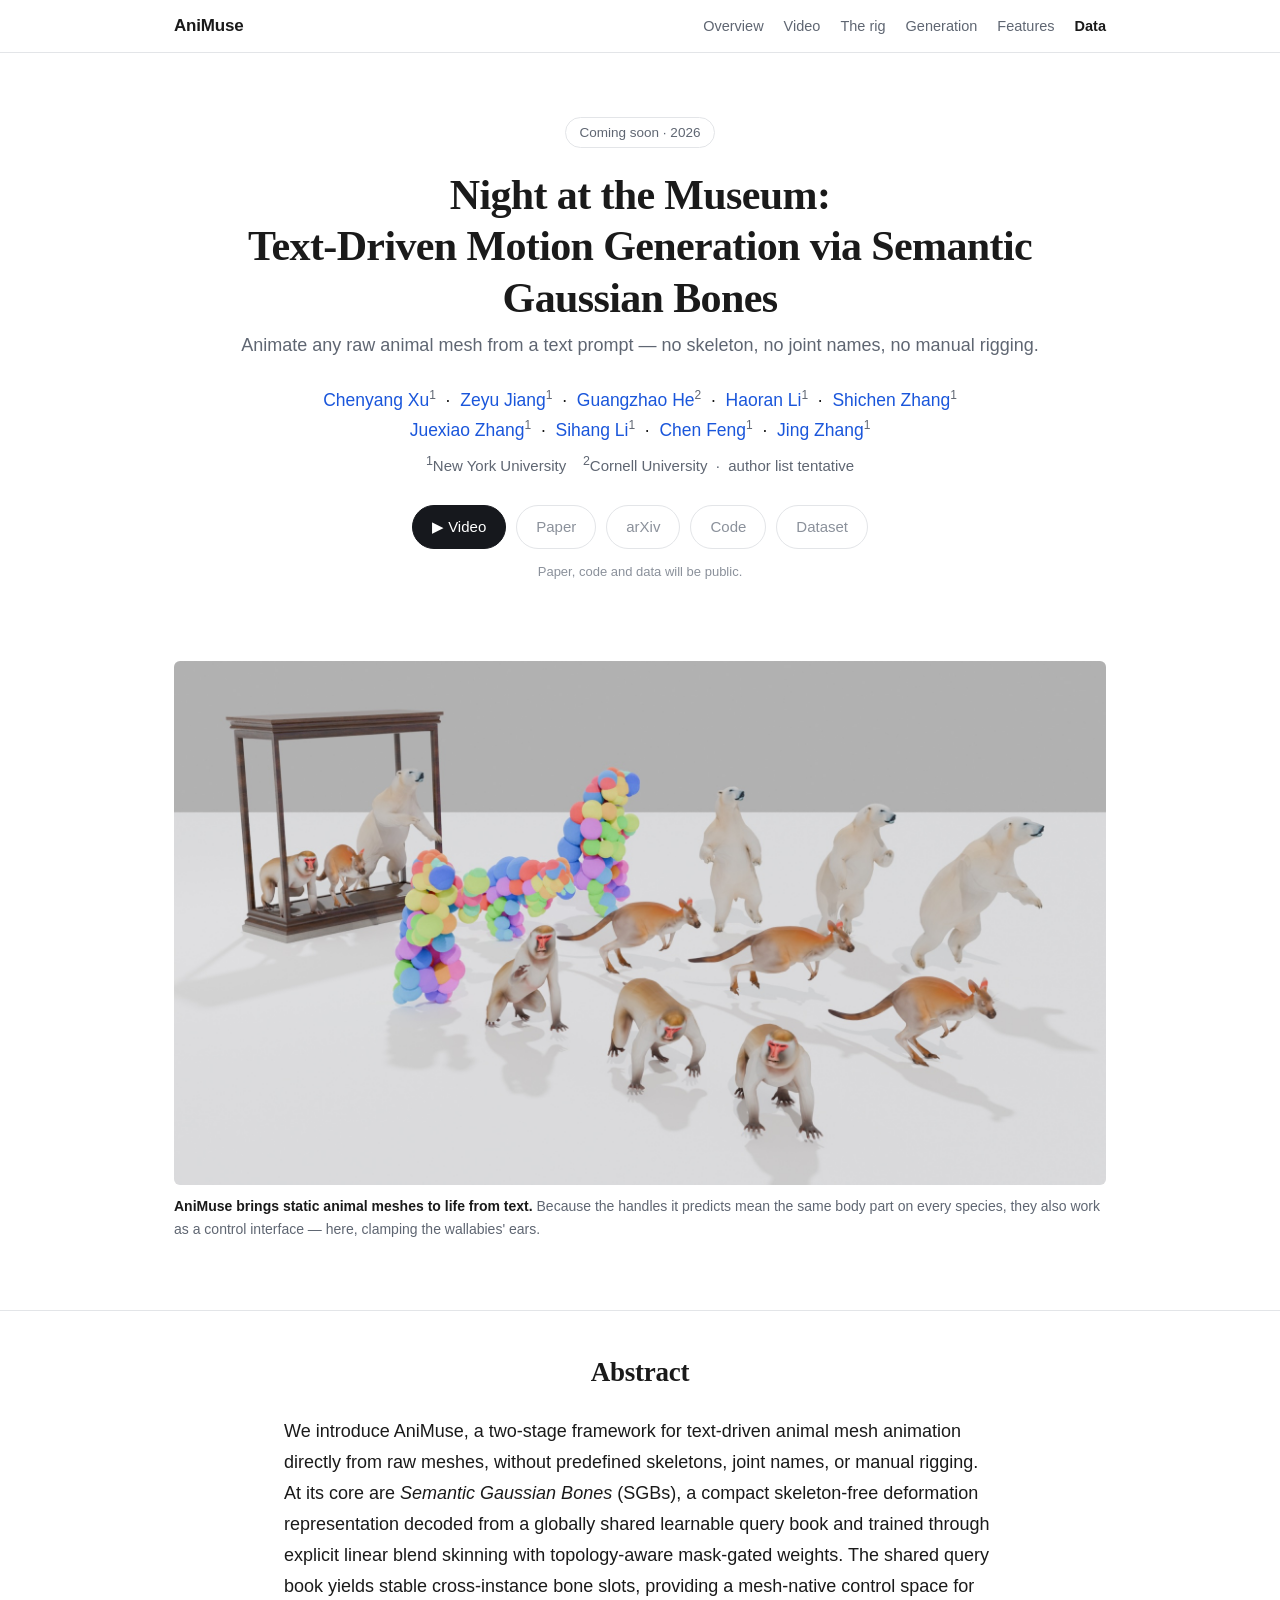
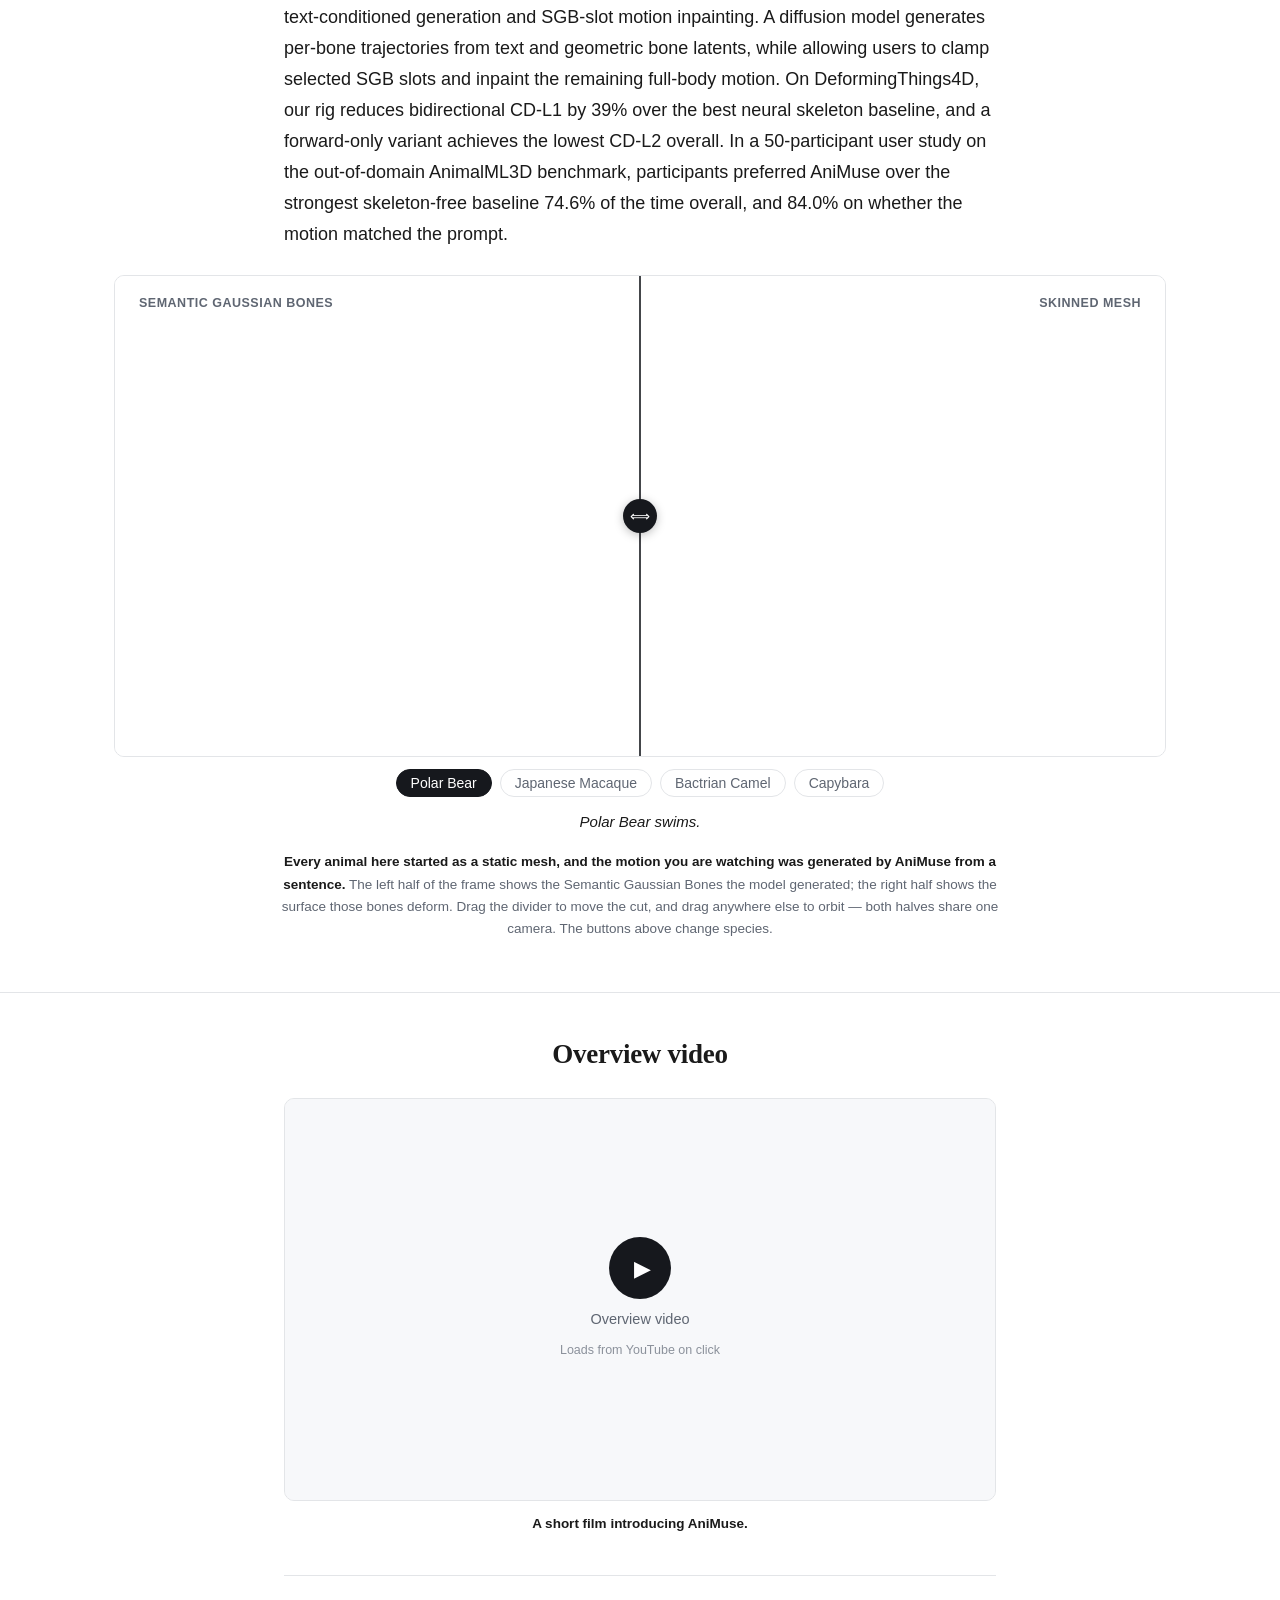
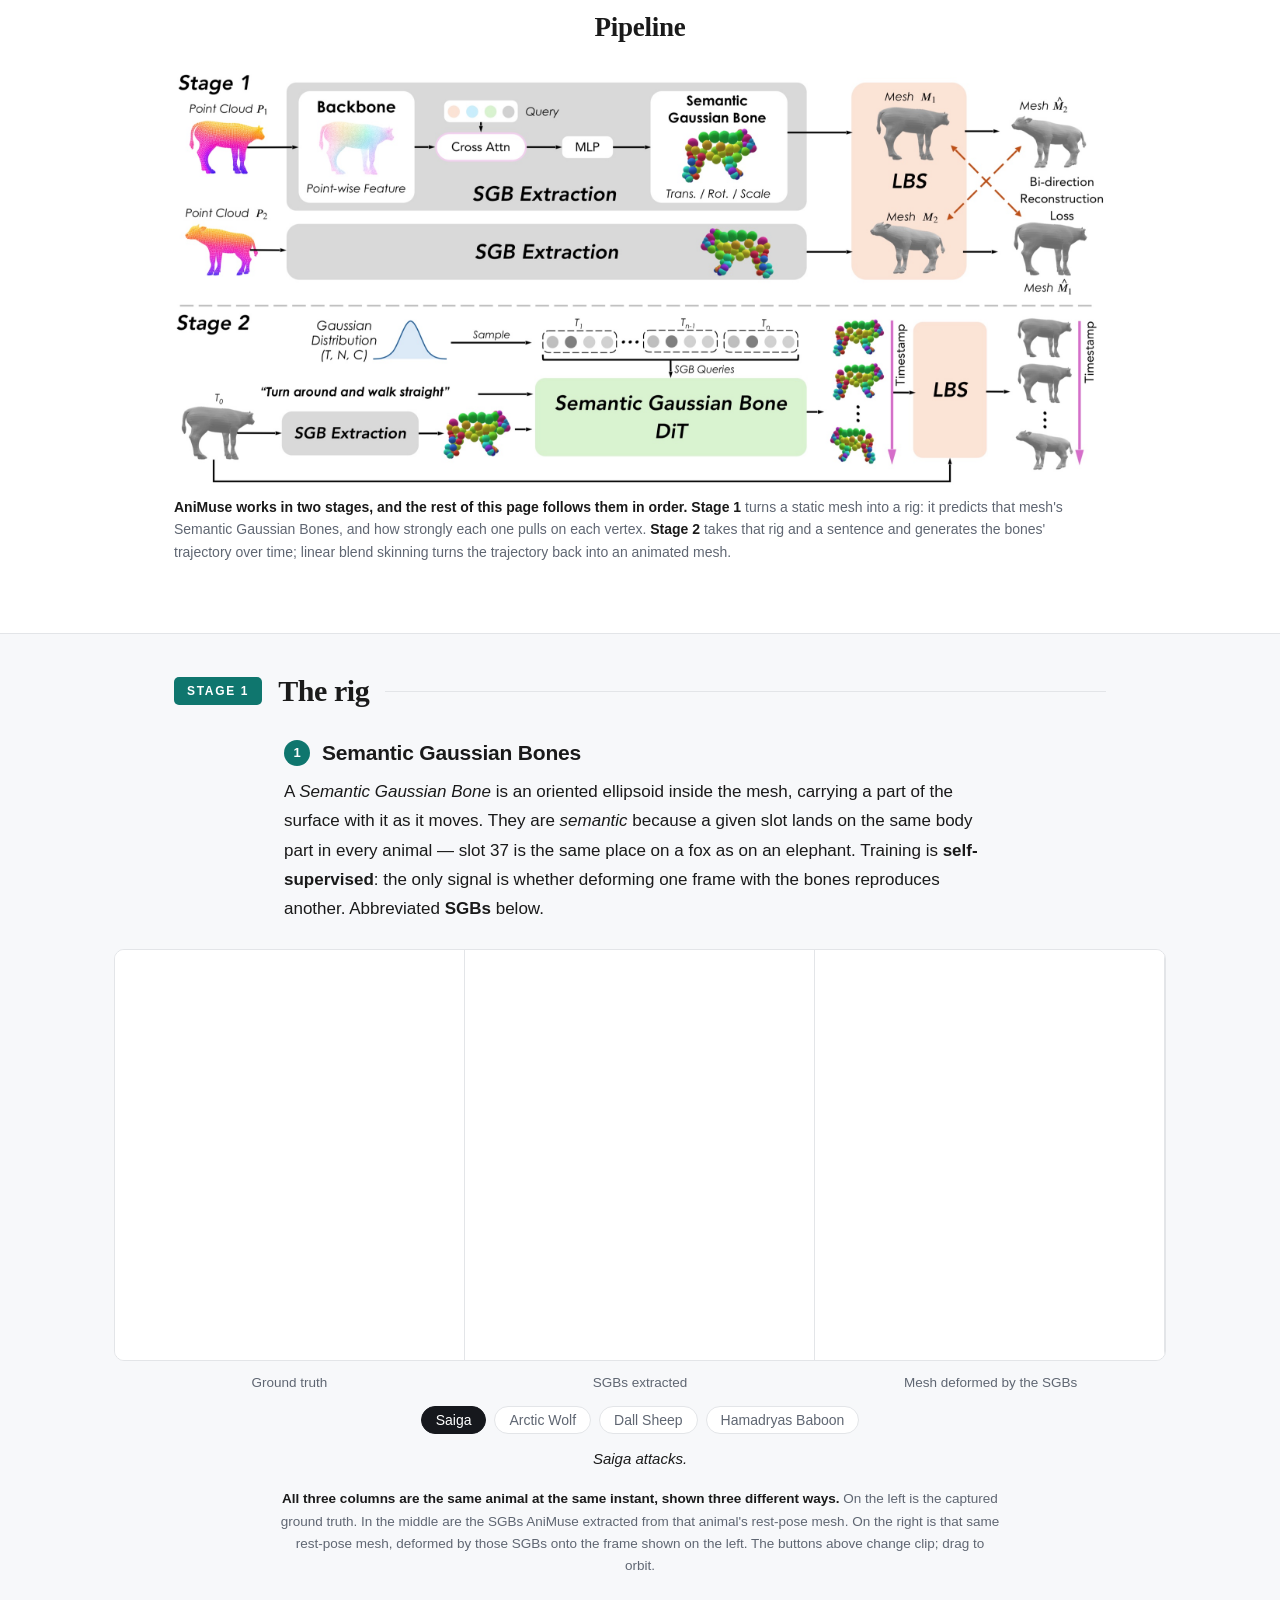
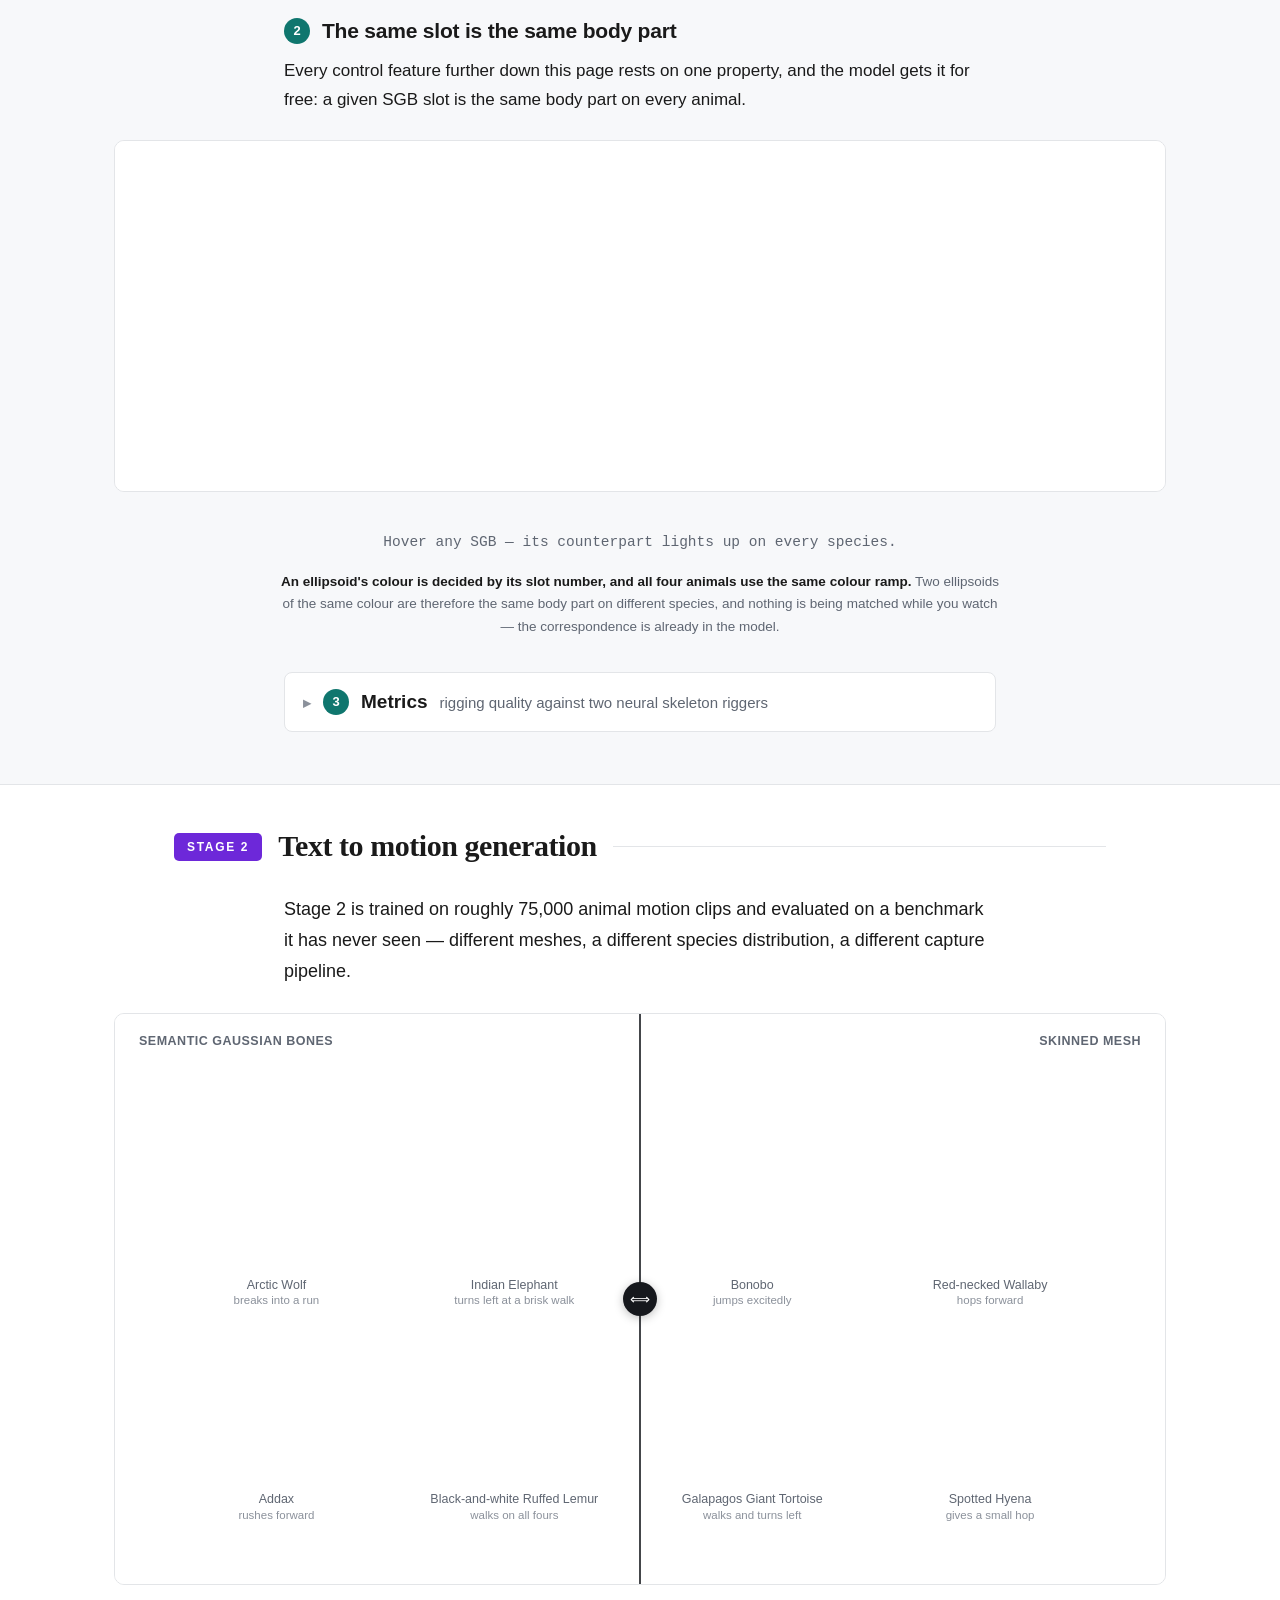
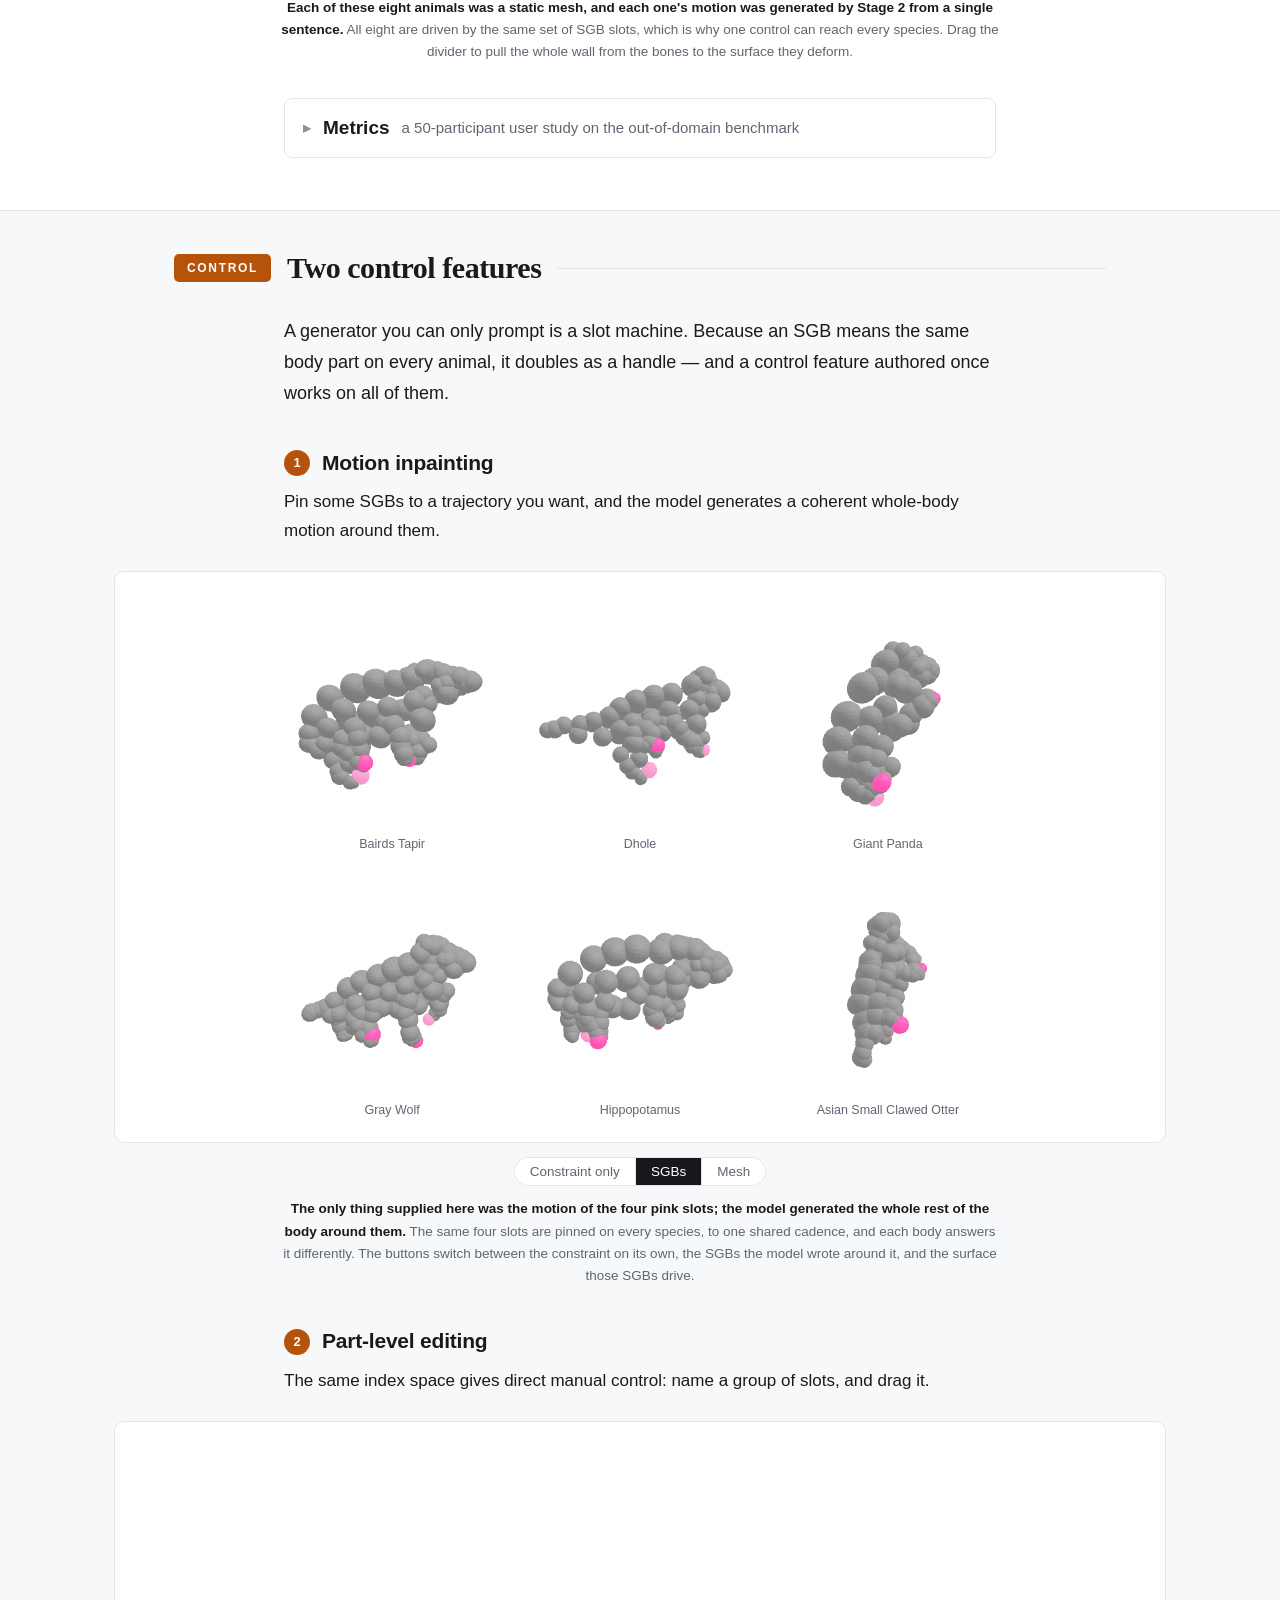
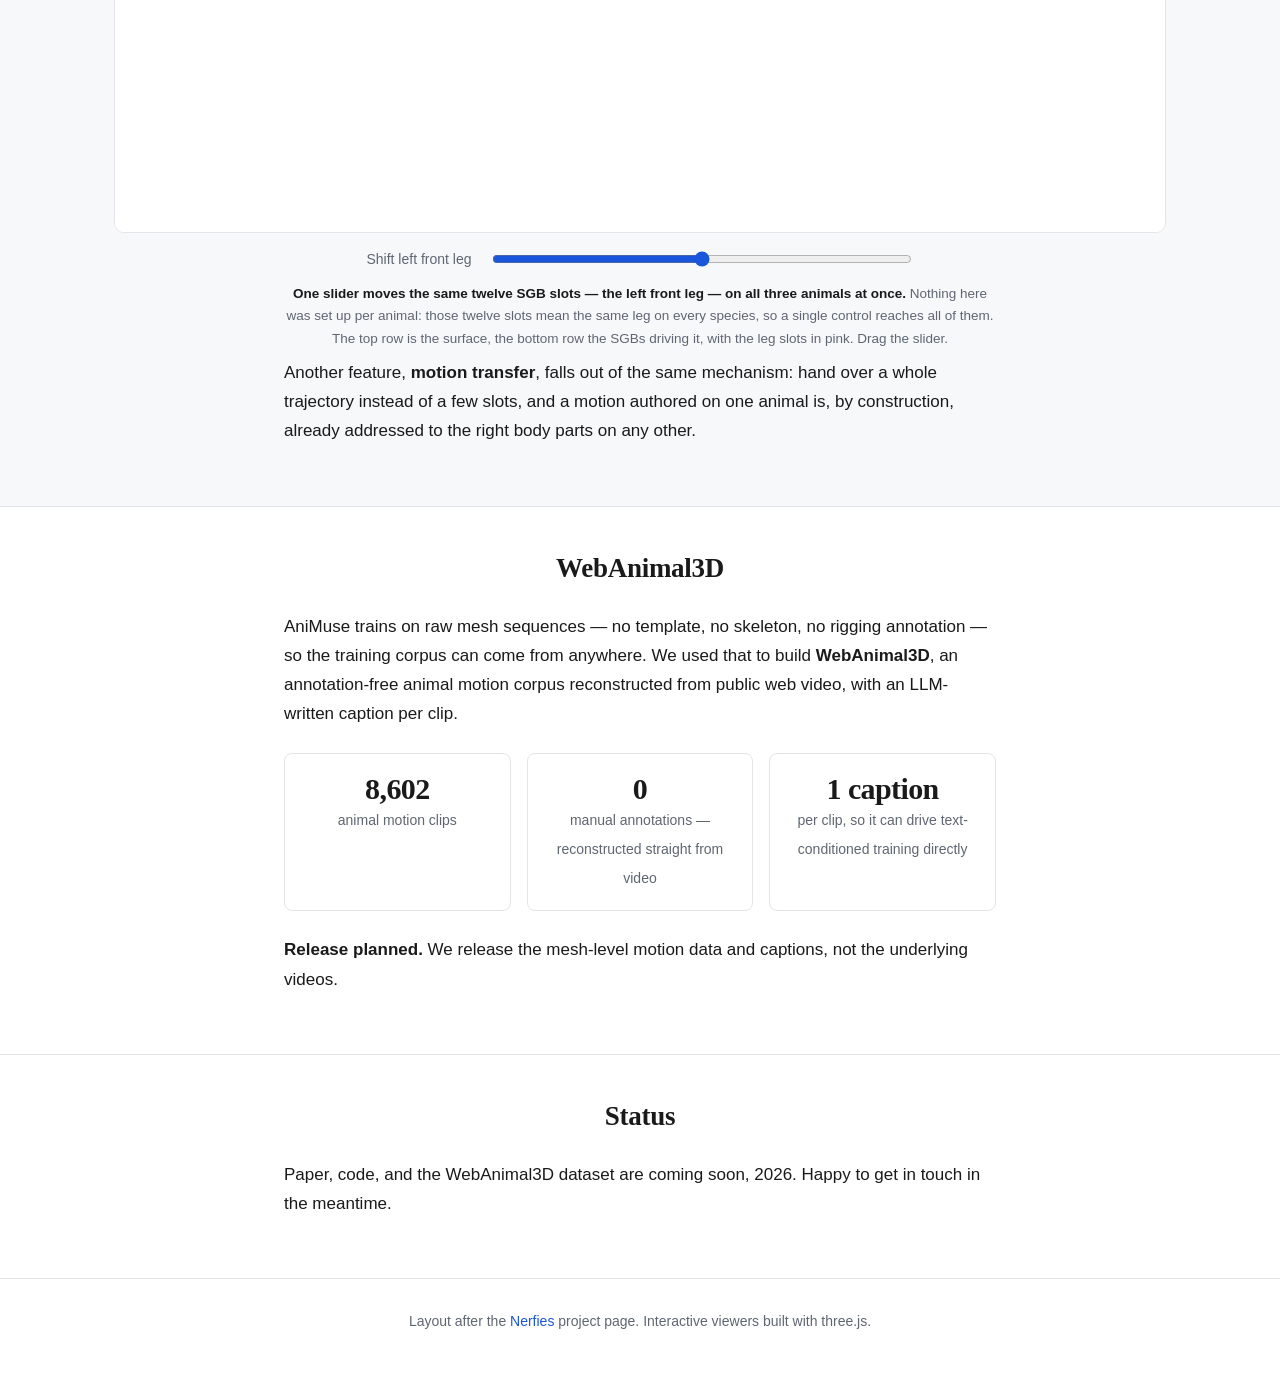
==== commit d01b9850: "Shorten the status note to what is actually being announced" ====
--- a/index.html
+++ b/index.html
@@ -354,8 +354,8 @@
   <div class="wrap narrow">
     <h2>Status</h2>
     <p>
-      AniMuse is finished; what is left is the release. Paper, code, and the WebAnimal3D data are on
-      their way — coming soon, 2026. Happy to get in touch in the meantime.
+      Paper, code, and the WebAnimal3D dataset are coming soon, 2026. Happy to get in touch in the
+      meantime.
     </p>
   </div>
 </section>
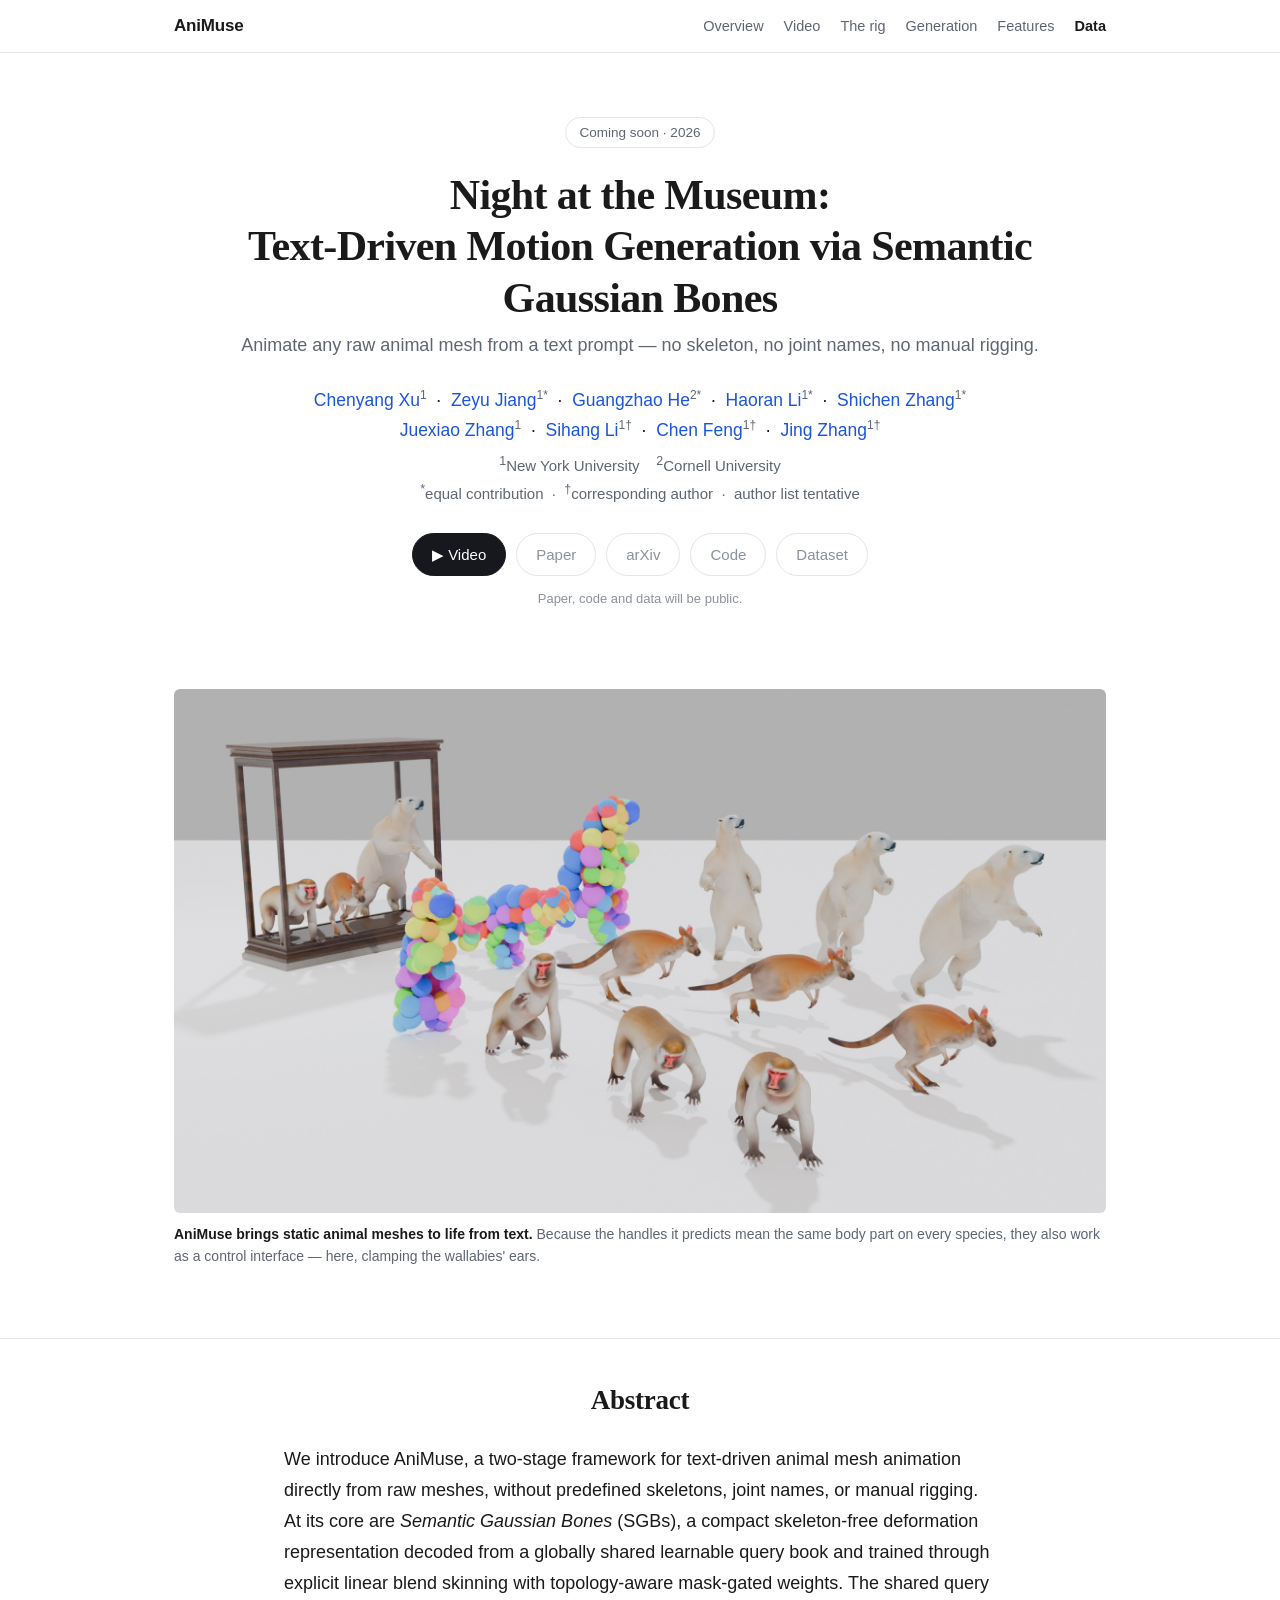
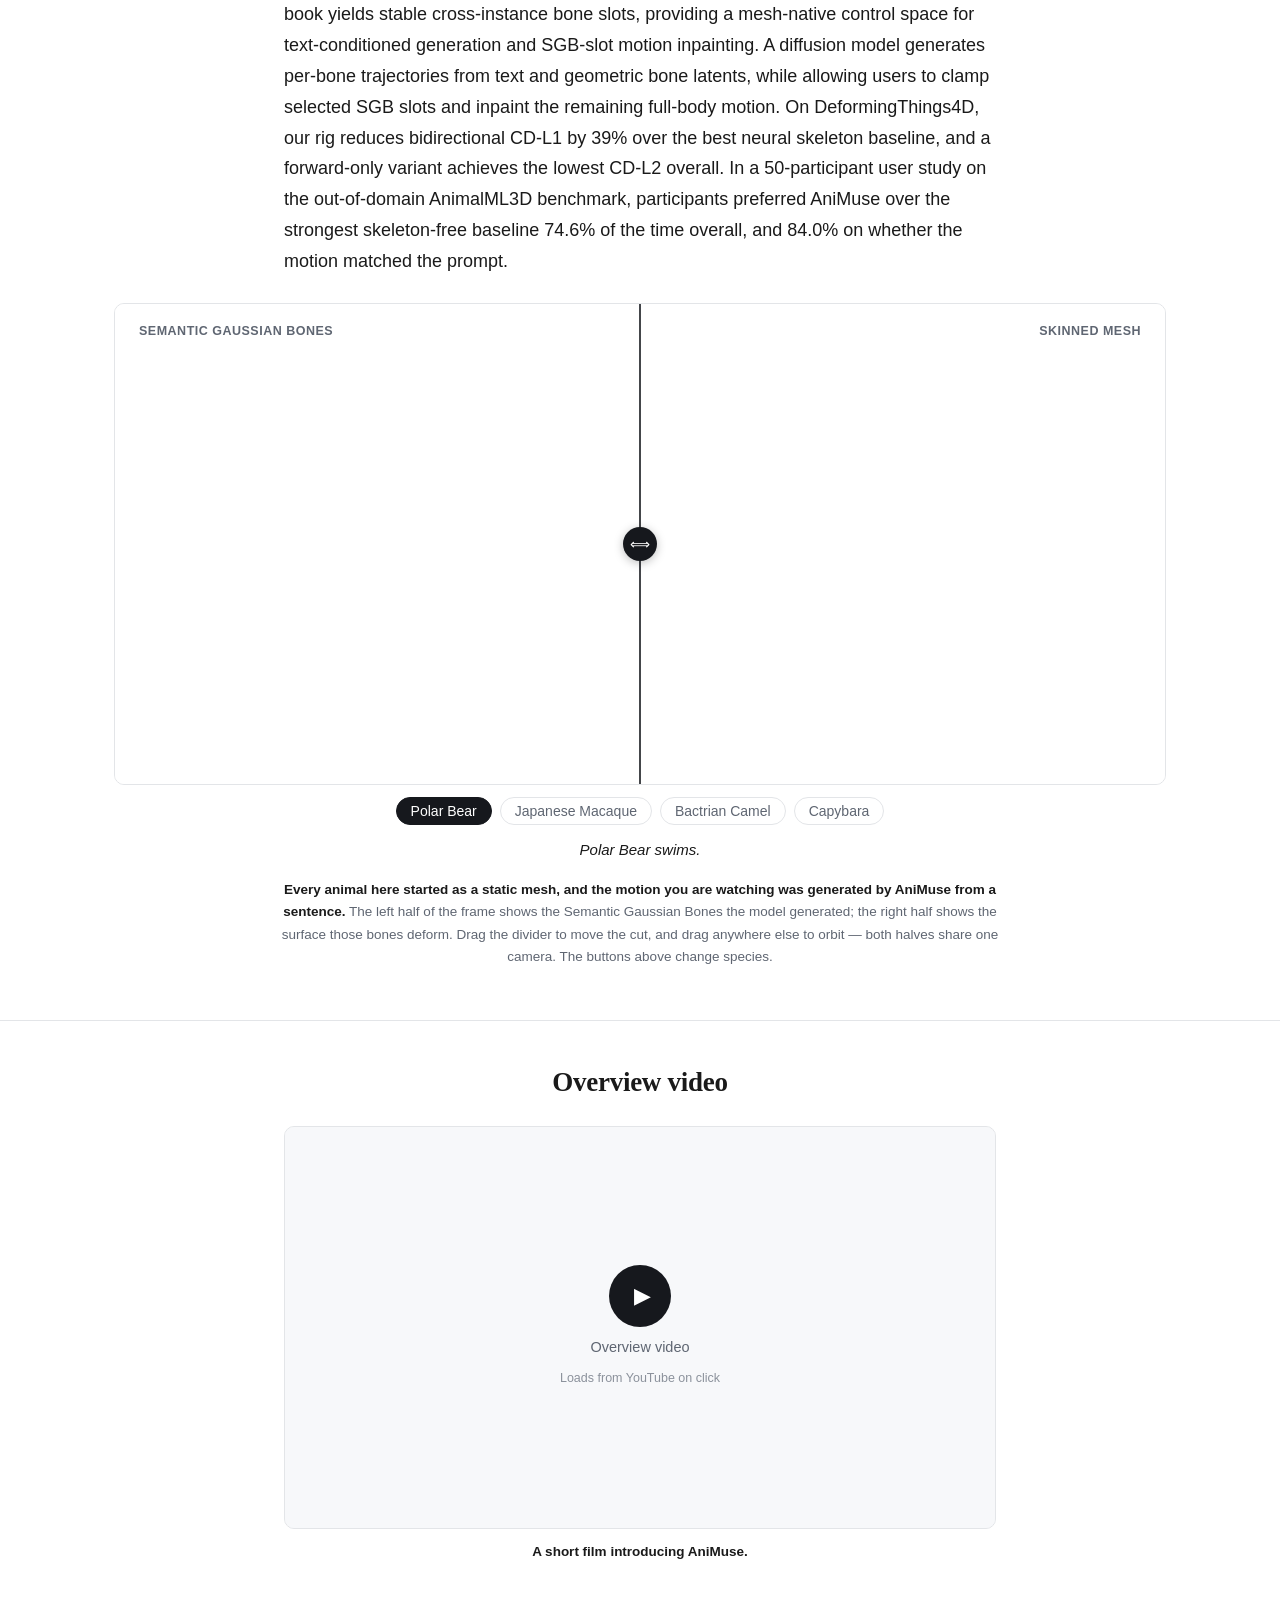
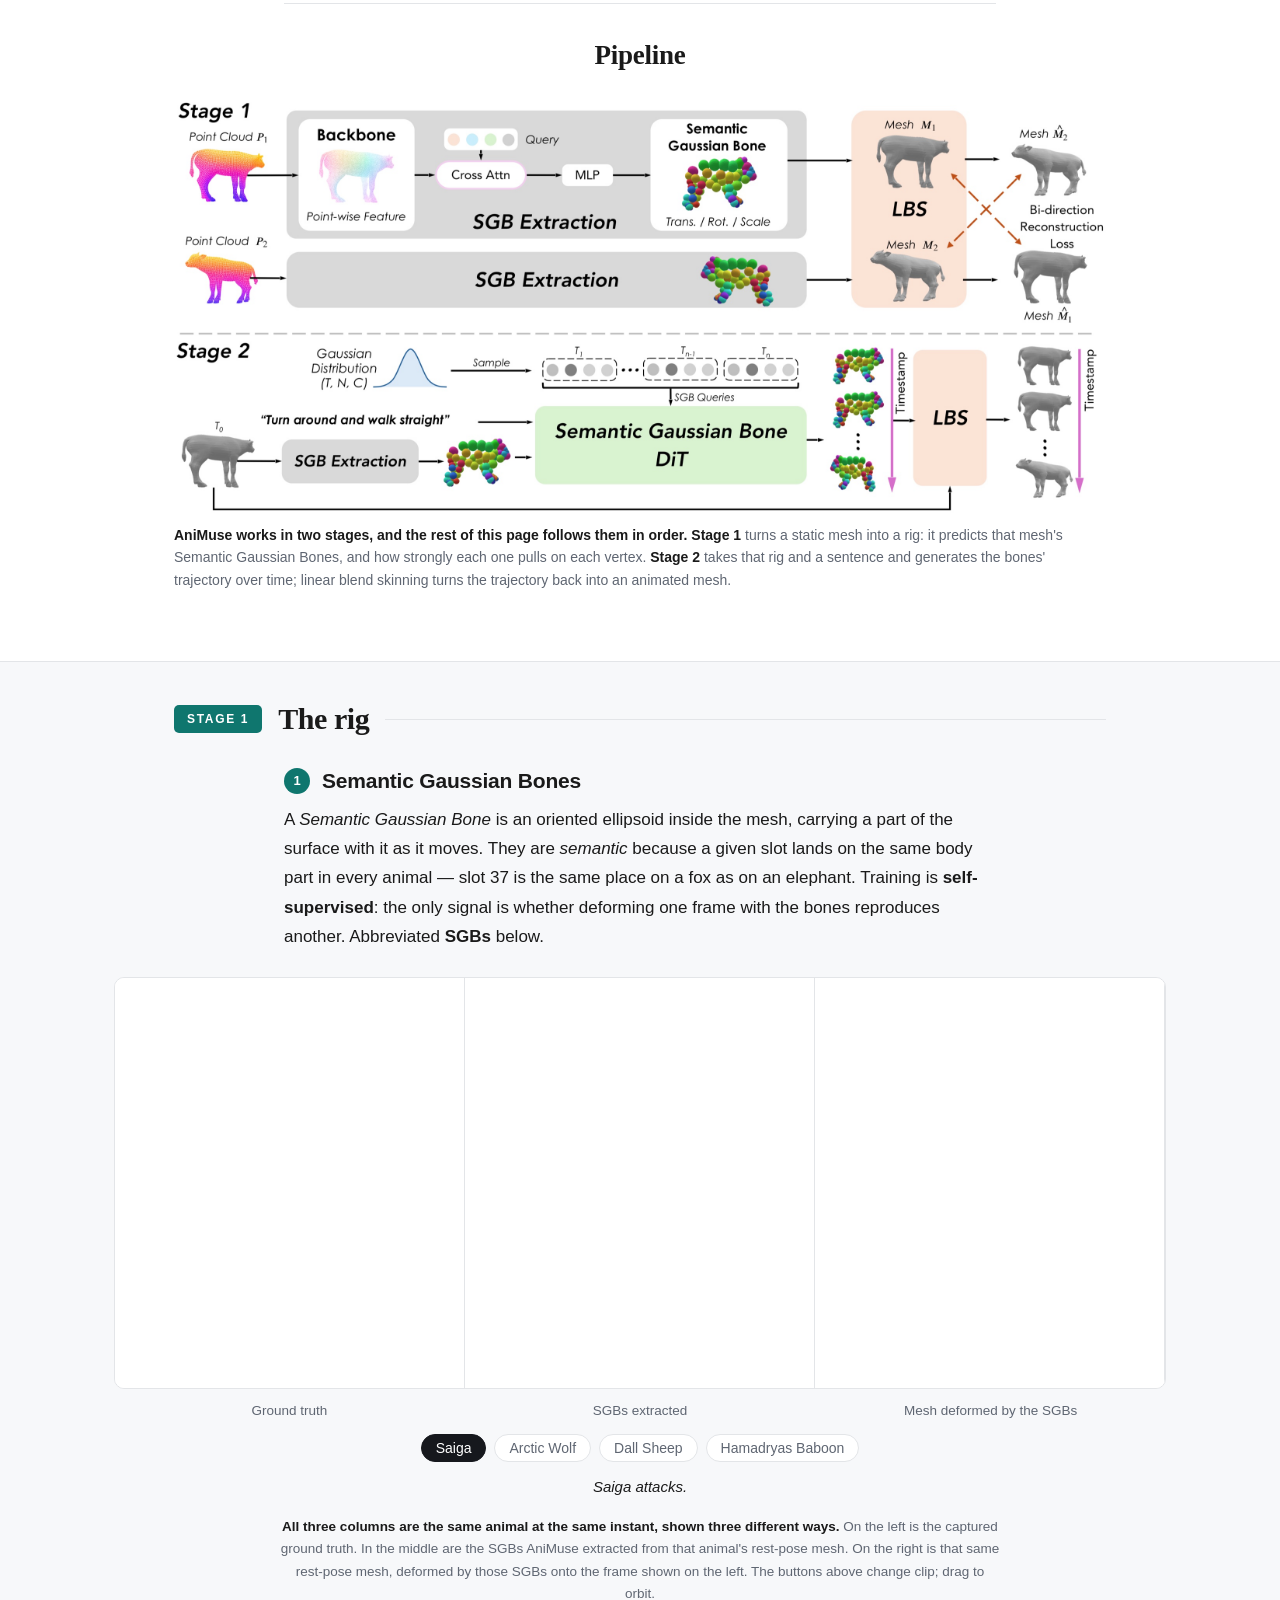
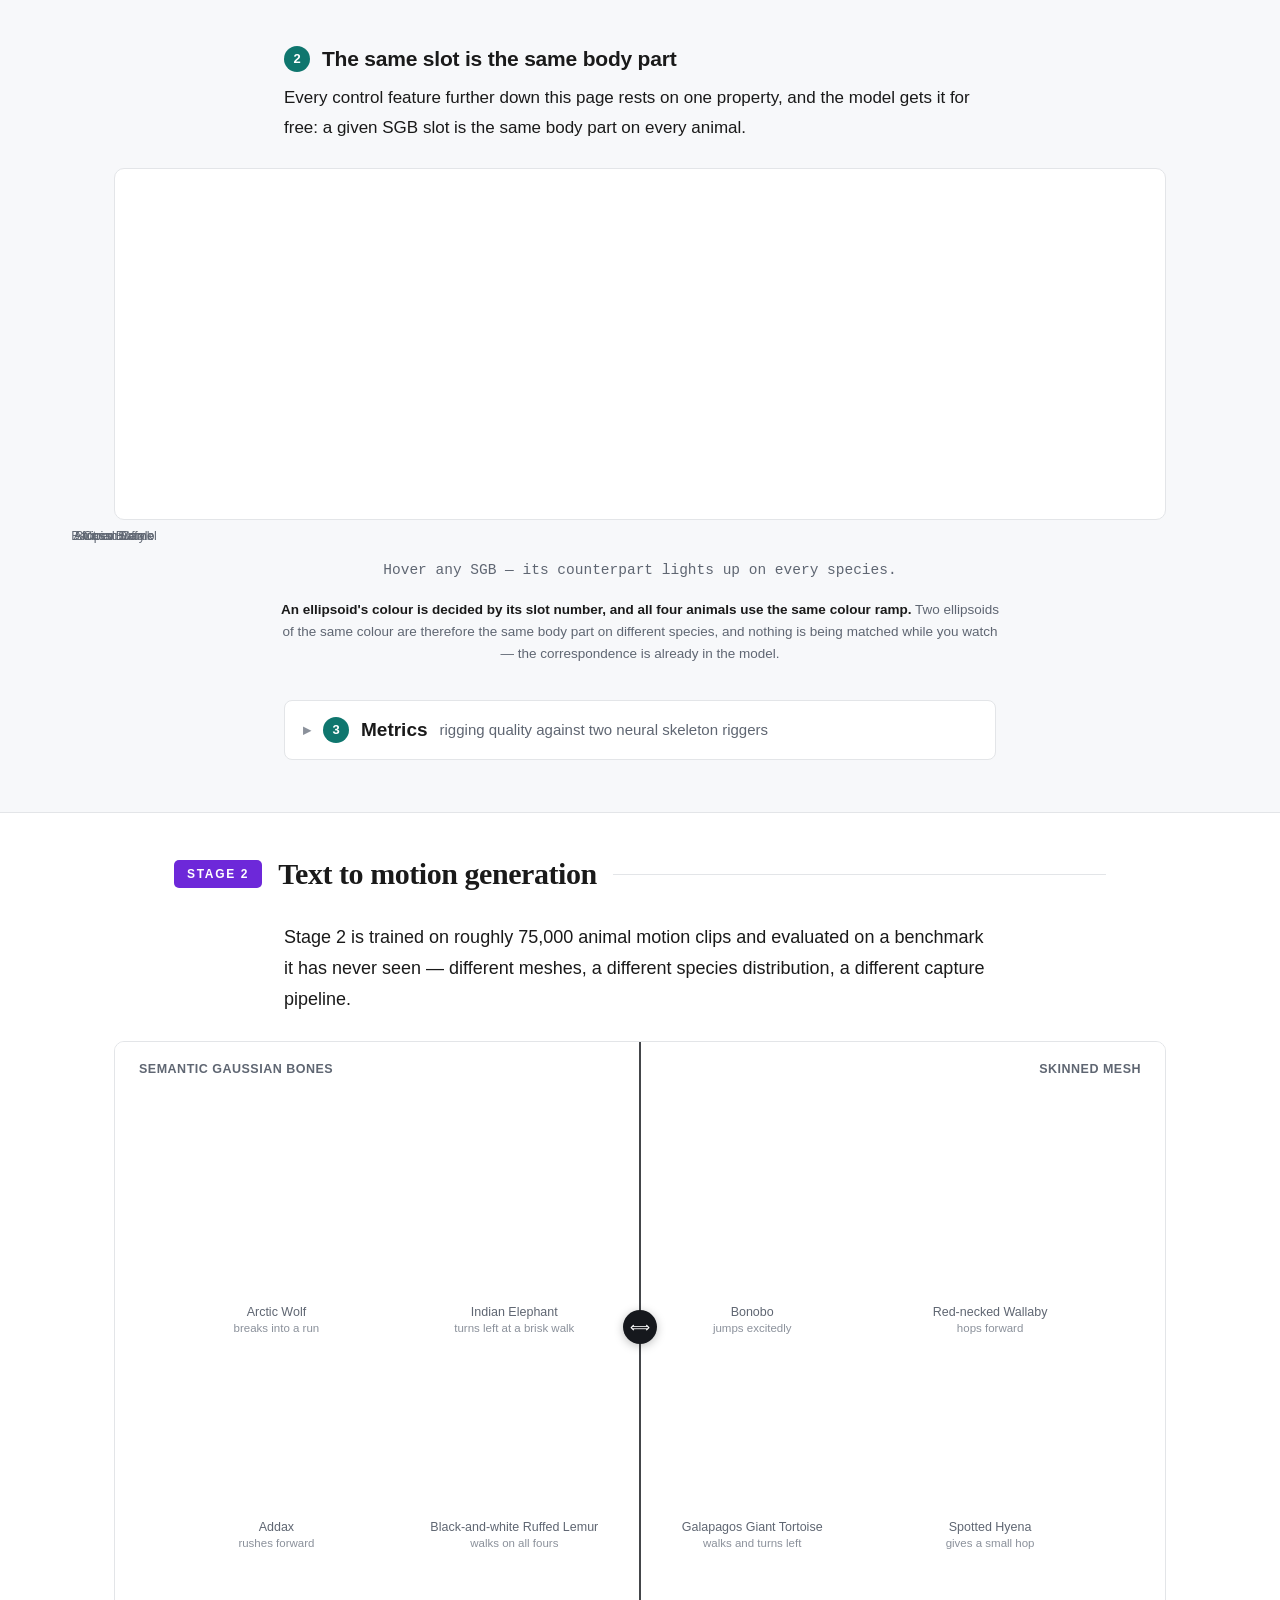
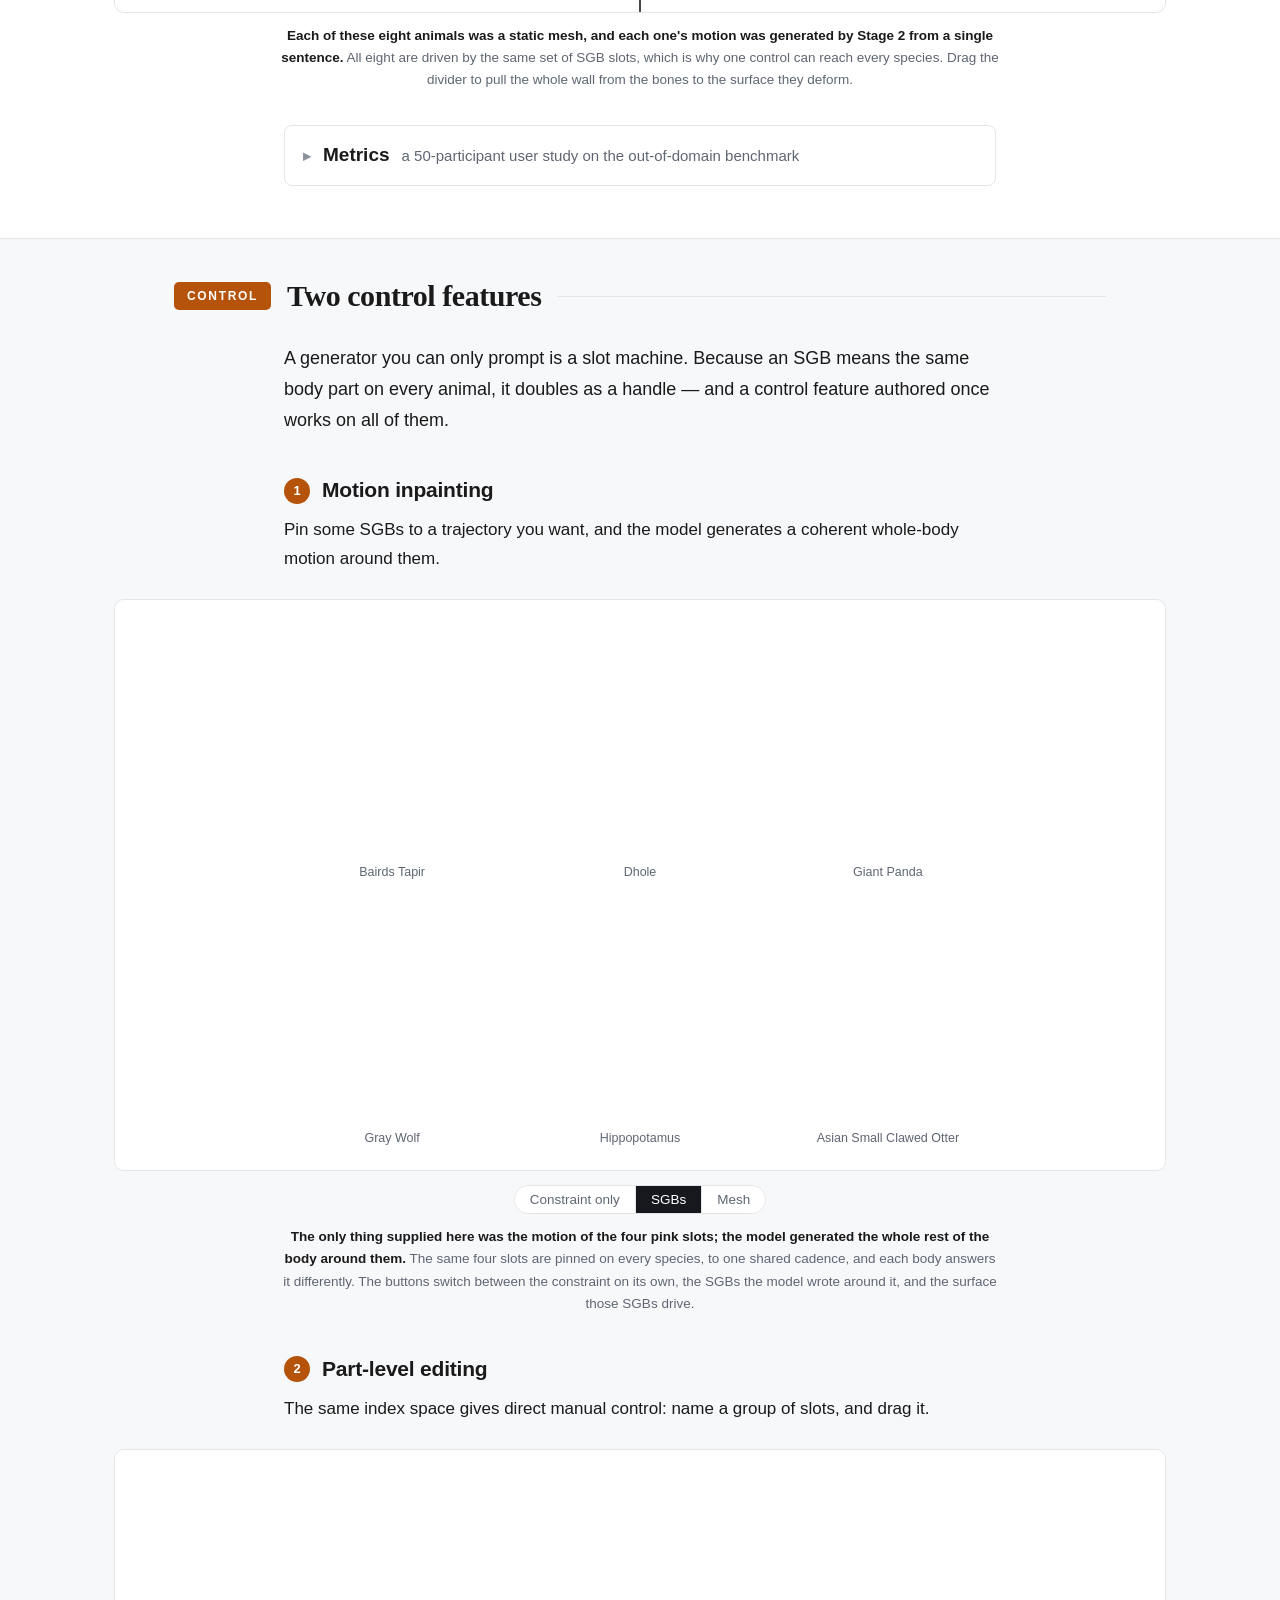
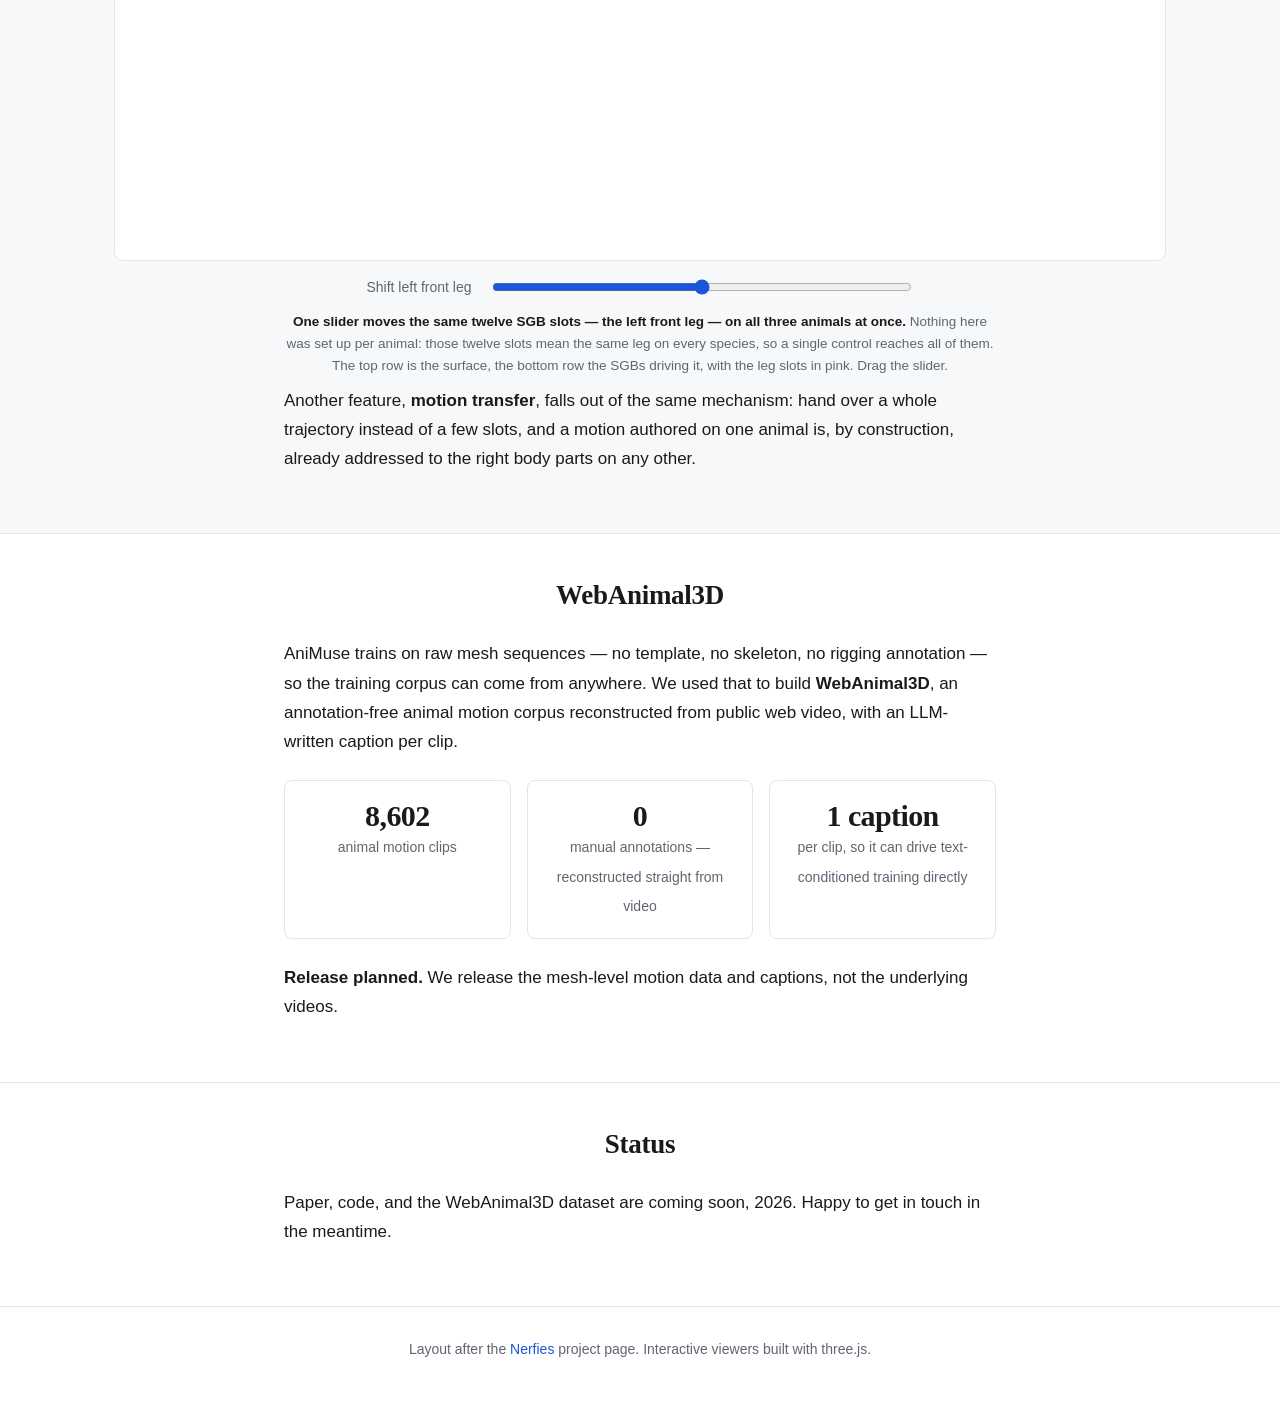
==== commit b05ceb05: "Mark equal contribution and corresponding authors" ====
--- a/index.html
+++ b/index.html
@@ -36,16 +36,17 @@
 
   <p class="authors">
     <a href="https://chenyang-joe.github.io/" target="_blank" rel="noopener">Chenyang Xu</a><sup>1</sup> &nbsp;·&nbsp;
-    <a href="https://jdscript.net/" target="_blank" rel="noopener">Zeyu Jiang</a><sup>1</sup> &nbsp;·&nbsp;
-    <a href="https://www.guangzhaohe.com/" target="_blank" rel="noopener">Guangzhao He</a><sup>2</sup> &nbsp;·&nbsp;
-    <a href="https://www.linkedin.com/in/haoran-li-589763355/" target="_blank" rel="noopener">Haoran Li</a><sup>1</sup> &nbsp;·&nbsp;
-    <a href="https://shichenzhang.me/" target="_blank" rel="noopener">Shichen Zhang</a><sup>1</sup><br>
+    <a href="https://jdscript.net/" target="_blank" rel="noopener">Zeyu Jiang</a><sup>1*</sup> &nbsp;·&nbsp;
+    <a href="https://www.guangzhaohe.com/" target="_blank" rel="noopener">Guangzhao He</a><sup>2*</sup> &nbsp;·&nbsp;
+    <a href="https://www.linkedin.com/in/haoran-li-589763355/" target="_blank" rel="noopener">Haoran Li</a><sup>1*</sup> &nbsp;·&nbsp;
+    <a href="https://shichenzhang.me/" target="_blank" rel="noopener">Shichen Zhang</a><sup>1*</sup><br>
     <a href="https://juexzz.github.io/" target="_blank" rel="noopener">Juexiao Zhang</a><sup>1</sup> &nbsp;·&nbsp;
-    <a href="https://louis-leee.github.io/" target="_blank" rel="noopener">Sihang Li</a><sup>1</sup> &nbsp;·&nbsp;
-    <a href="https://simbaforrest.github.io/" target="_blank" rel="noopener">Chen Feng</a><sup>1</sup> &nbsp;·&nbsp;
-    <a href="https://jingz6676.github.io/" target="_blank" rel="noopener">Jing Zhang</a><sup>1</sup>
+    <a href="https://louis-leee.github.io/" target="_blank" rel="noopener">Sihang Li</a><sup>1†</sup> &nbsp;·&nbsp;
+    <a href="https://simbaforrest.github.io/" target="_blank" rel="noopener">Chen Feng</a><sup>1†</sup> &nbsp;·&nbsp;
+    <a href="https://jingz6676.github.io/" target="_blank" rel="noopener">Jing Zhang</a><sup>1†</sup>
   </p>
-  <p class="affil"><sup>1</sup>New York University &nbsp;&nbsp; <sup>2</sup>Cornell University &nbsp;·&nbsp; author list tentative</p>
+  <p class="affil"><sup>1</sup>New York University &nbsp;&nbsp; <sup>2</sup>Cornell University<br>
+    <sup>*</sup>equal contribution &nbsp;·&nbsp; <sup>†</sup>corresponding author &nbsp;·&nbsp; author list tentative</p>
 
   <div class="buttons">
     <a class="btn" href="#video">▶ Video</a>
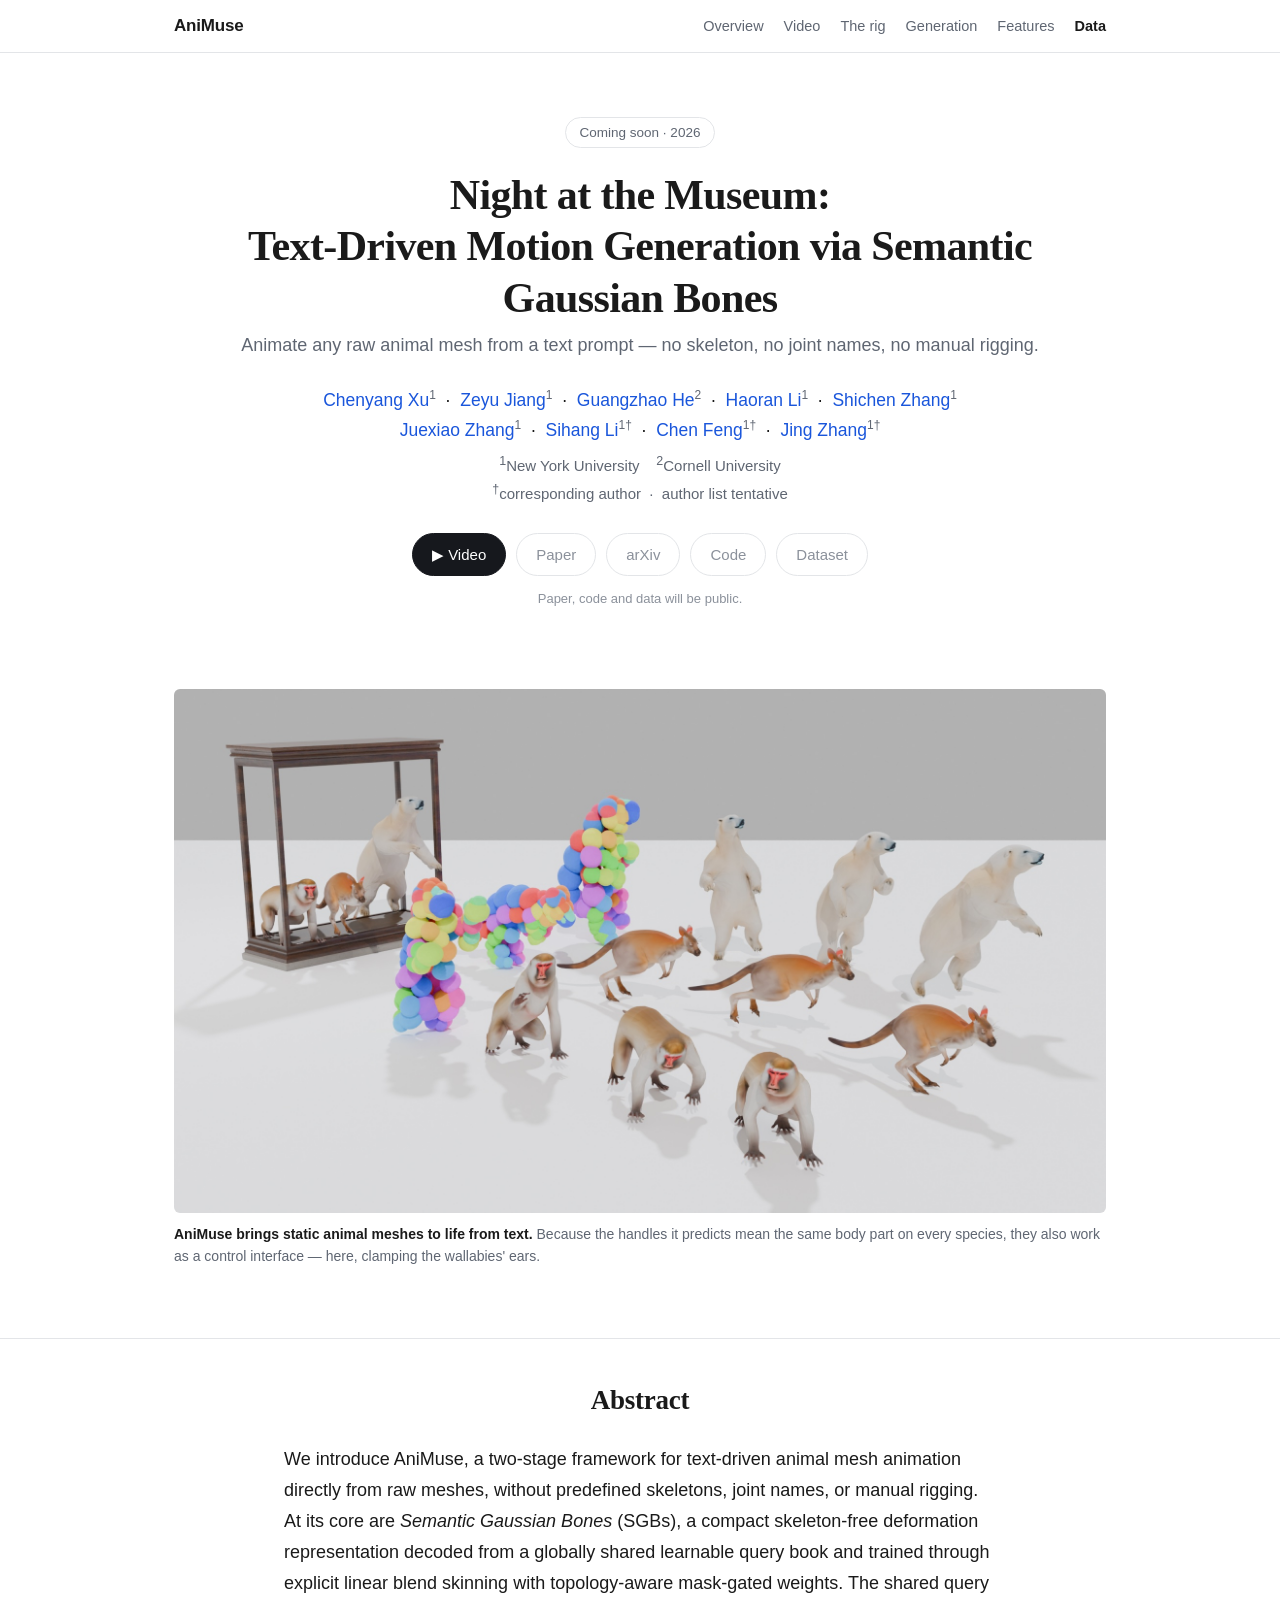
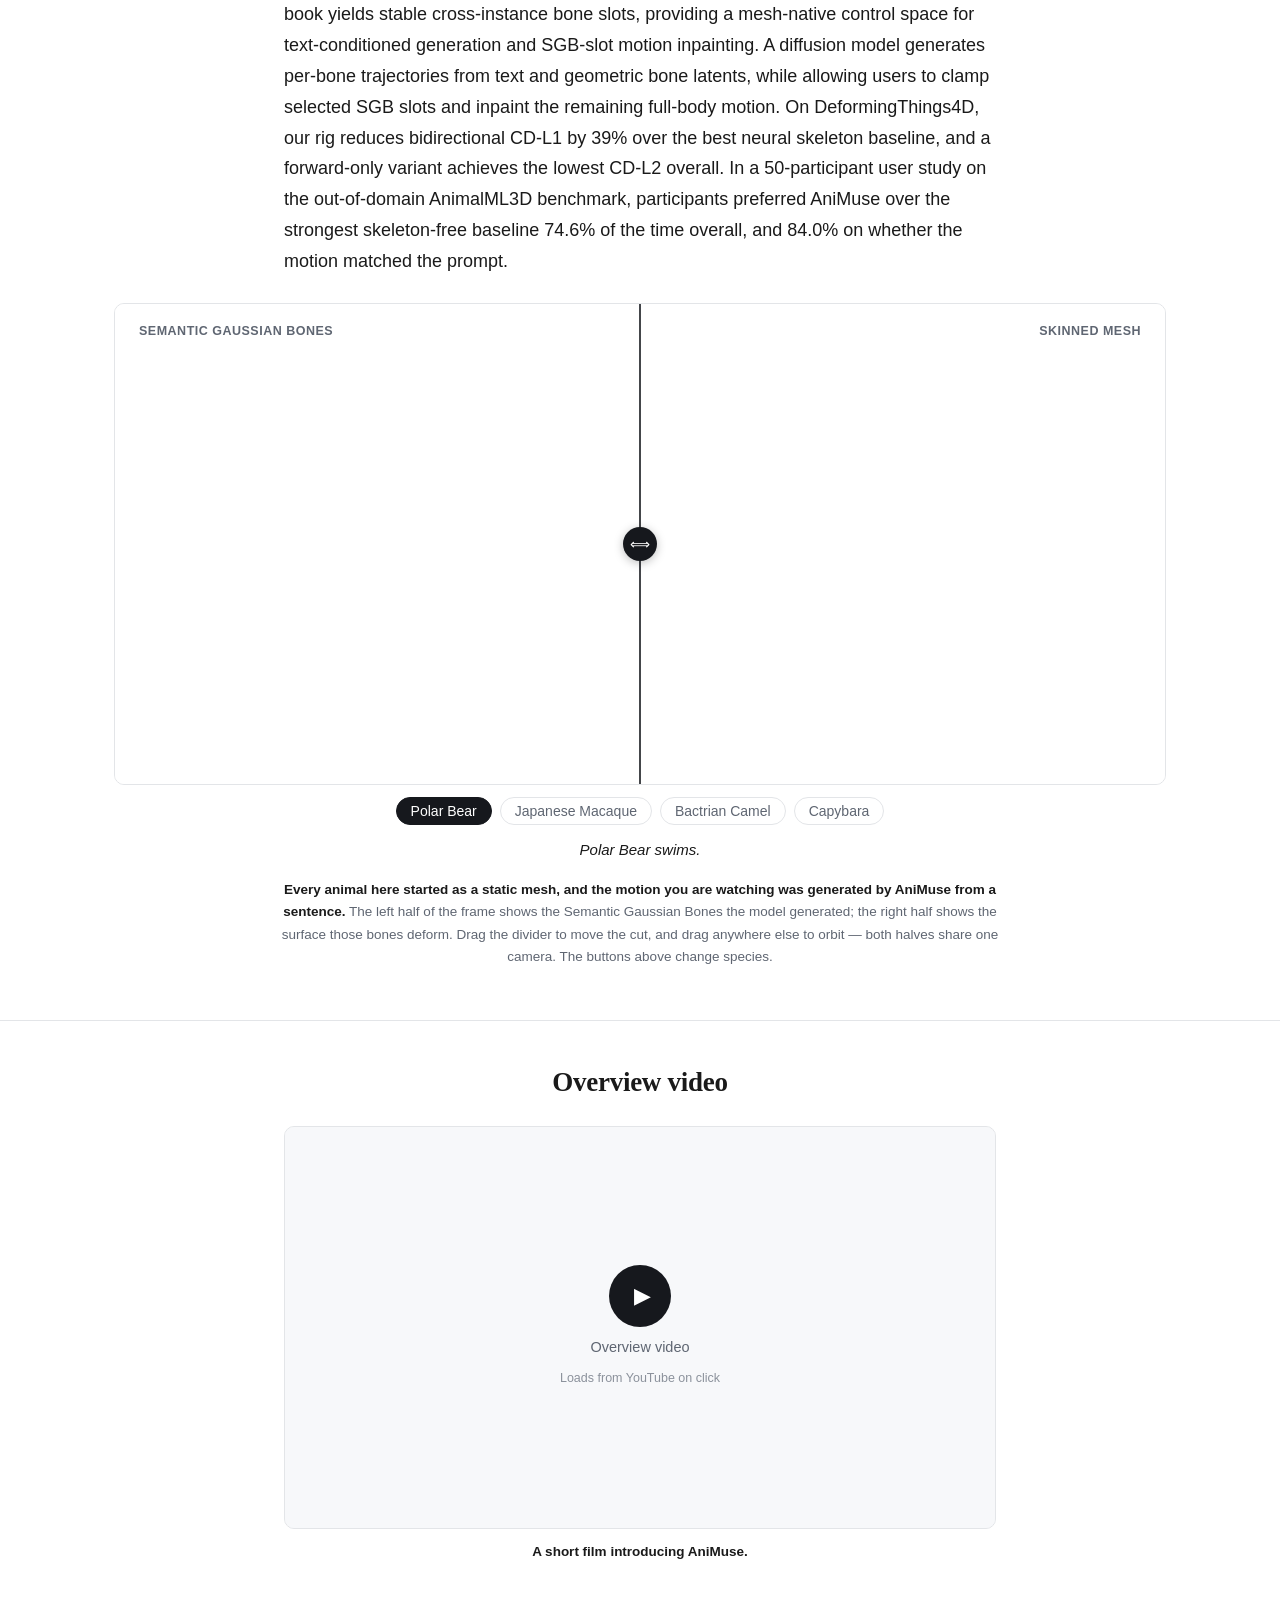
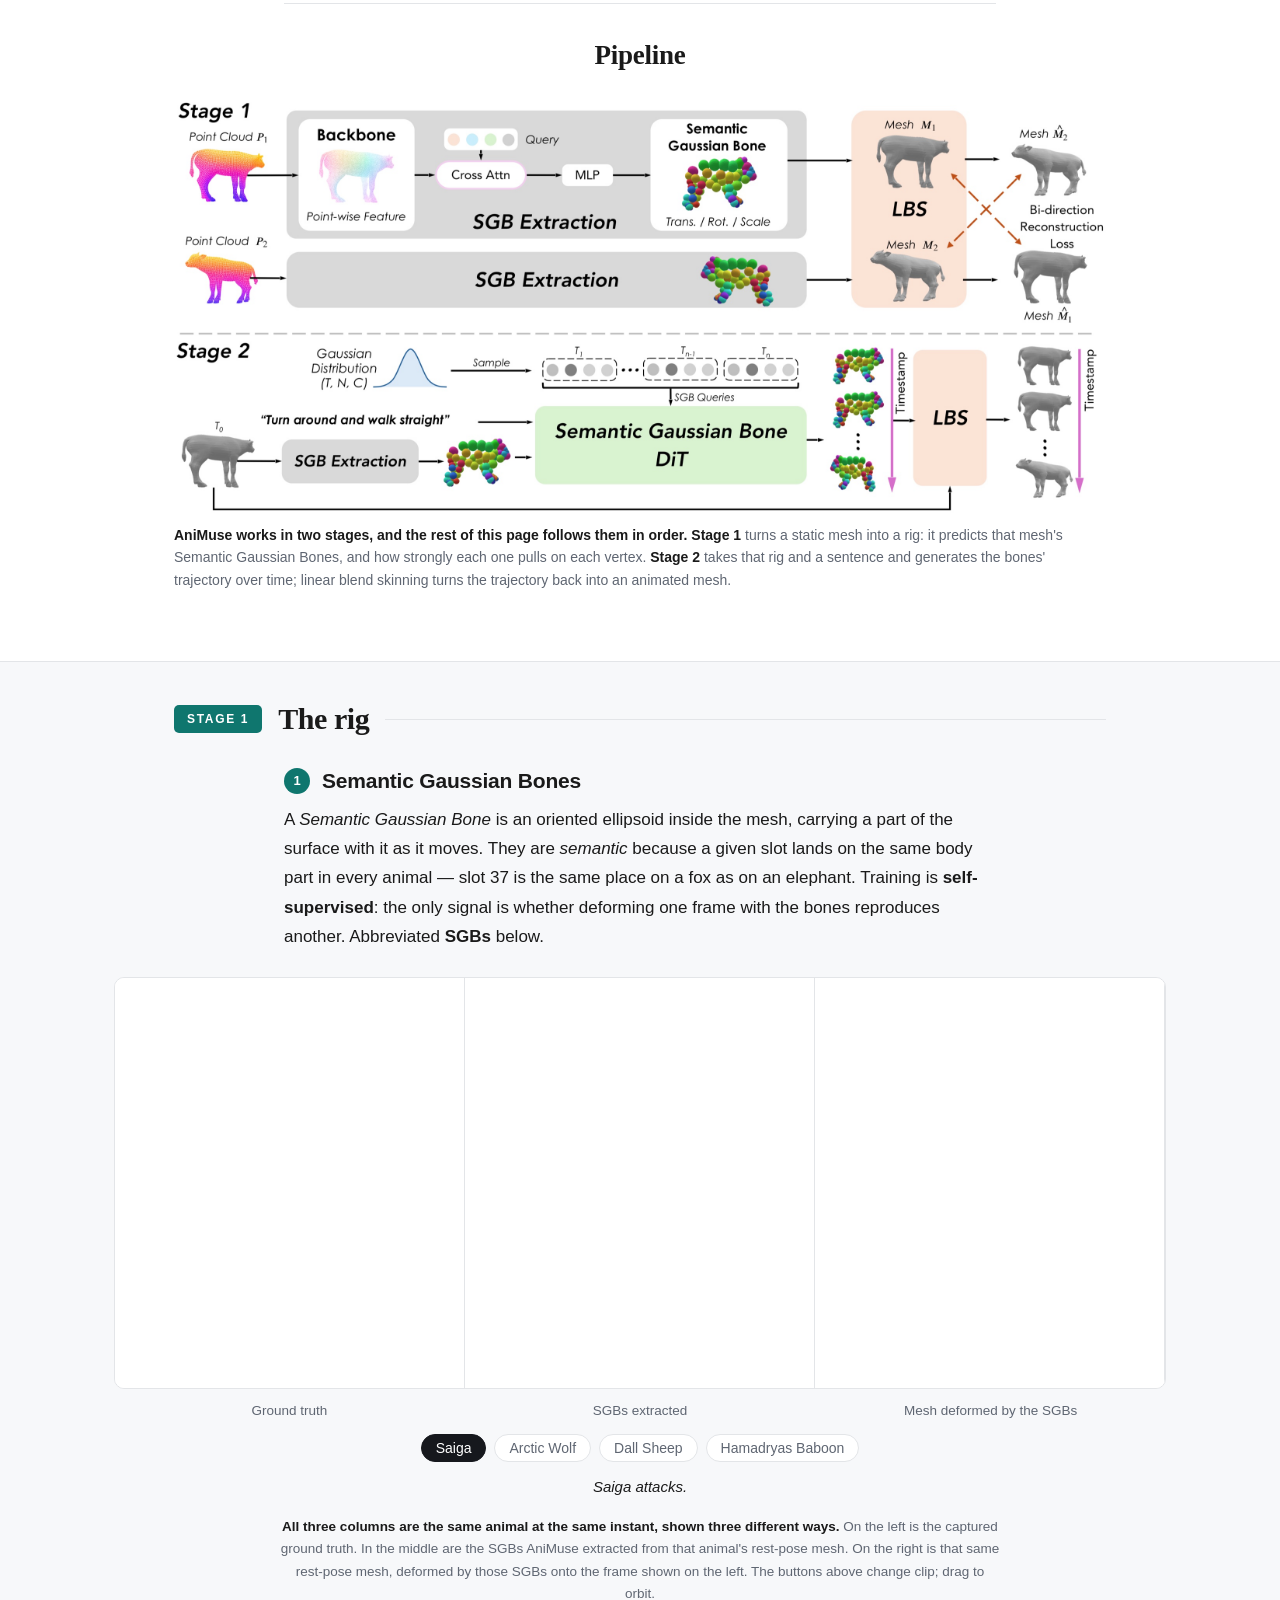
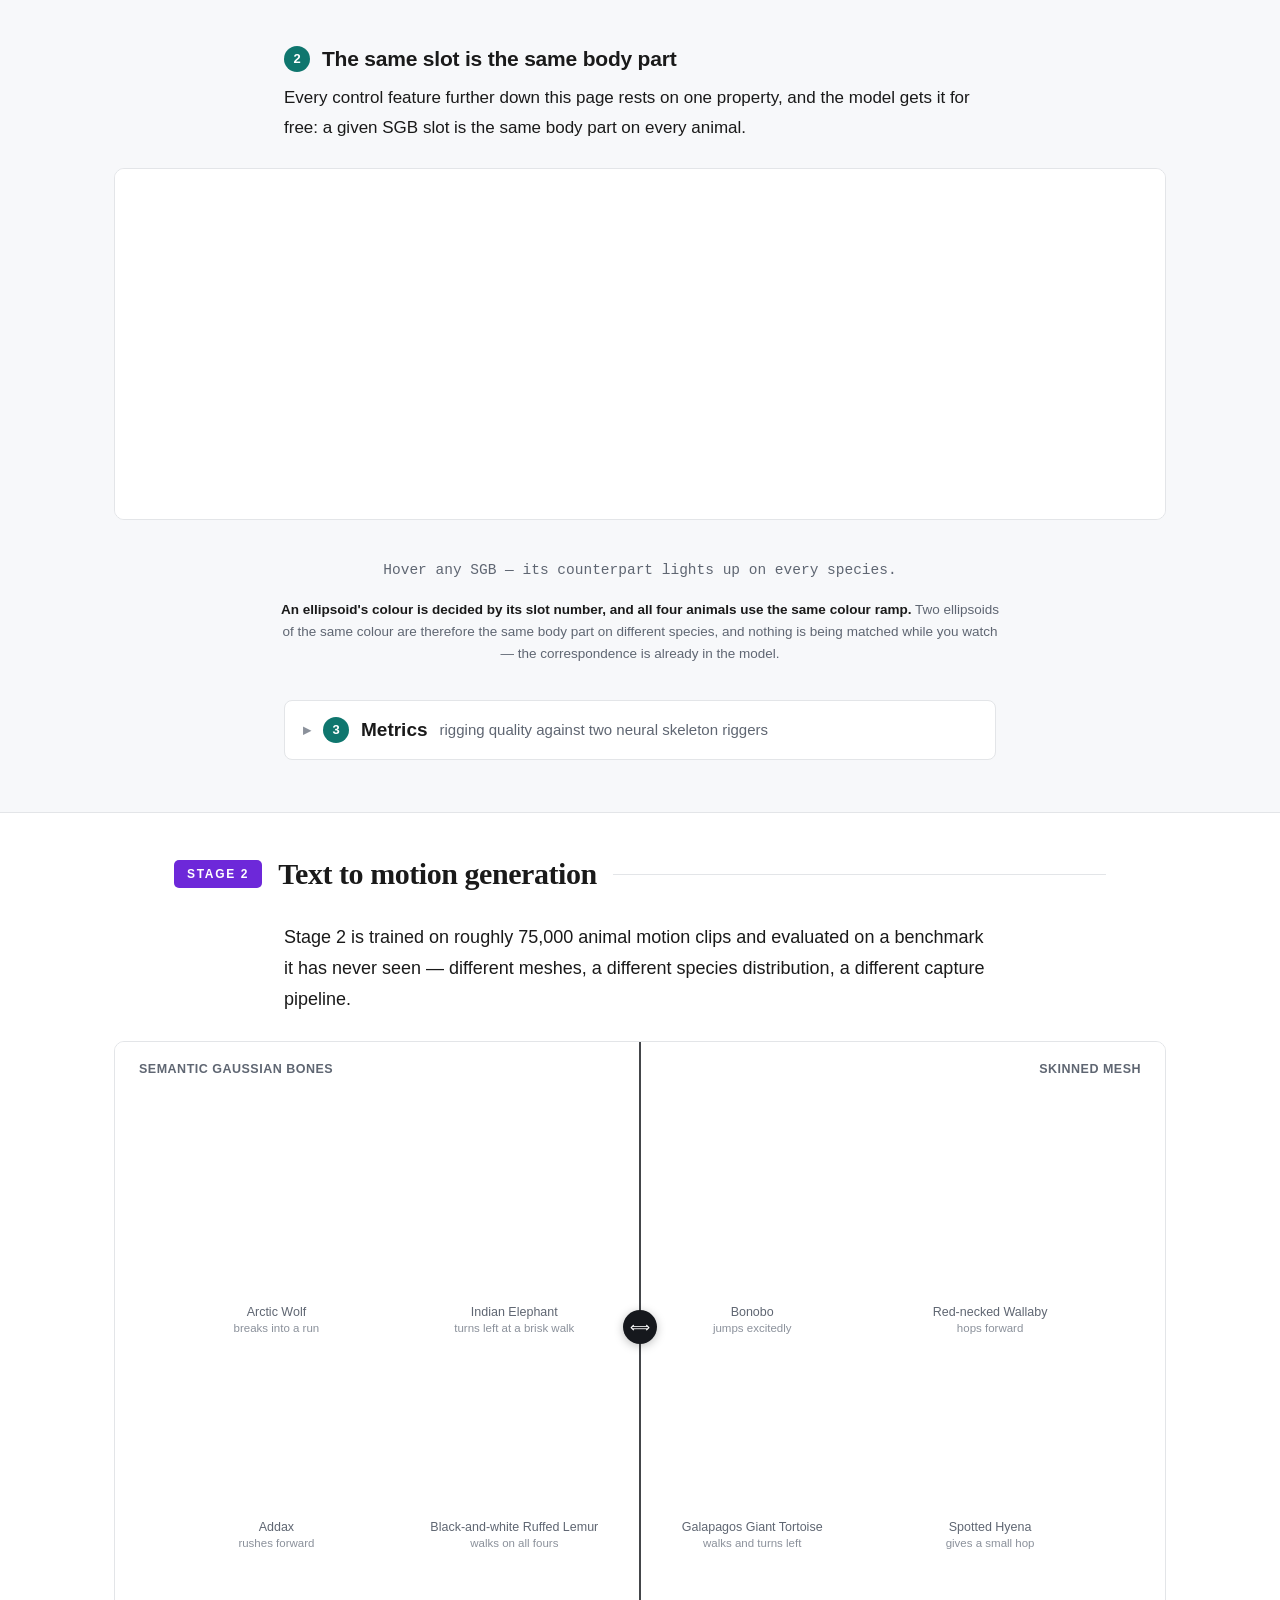
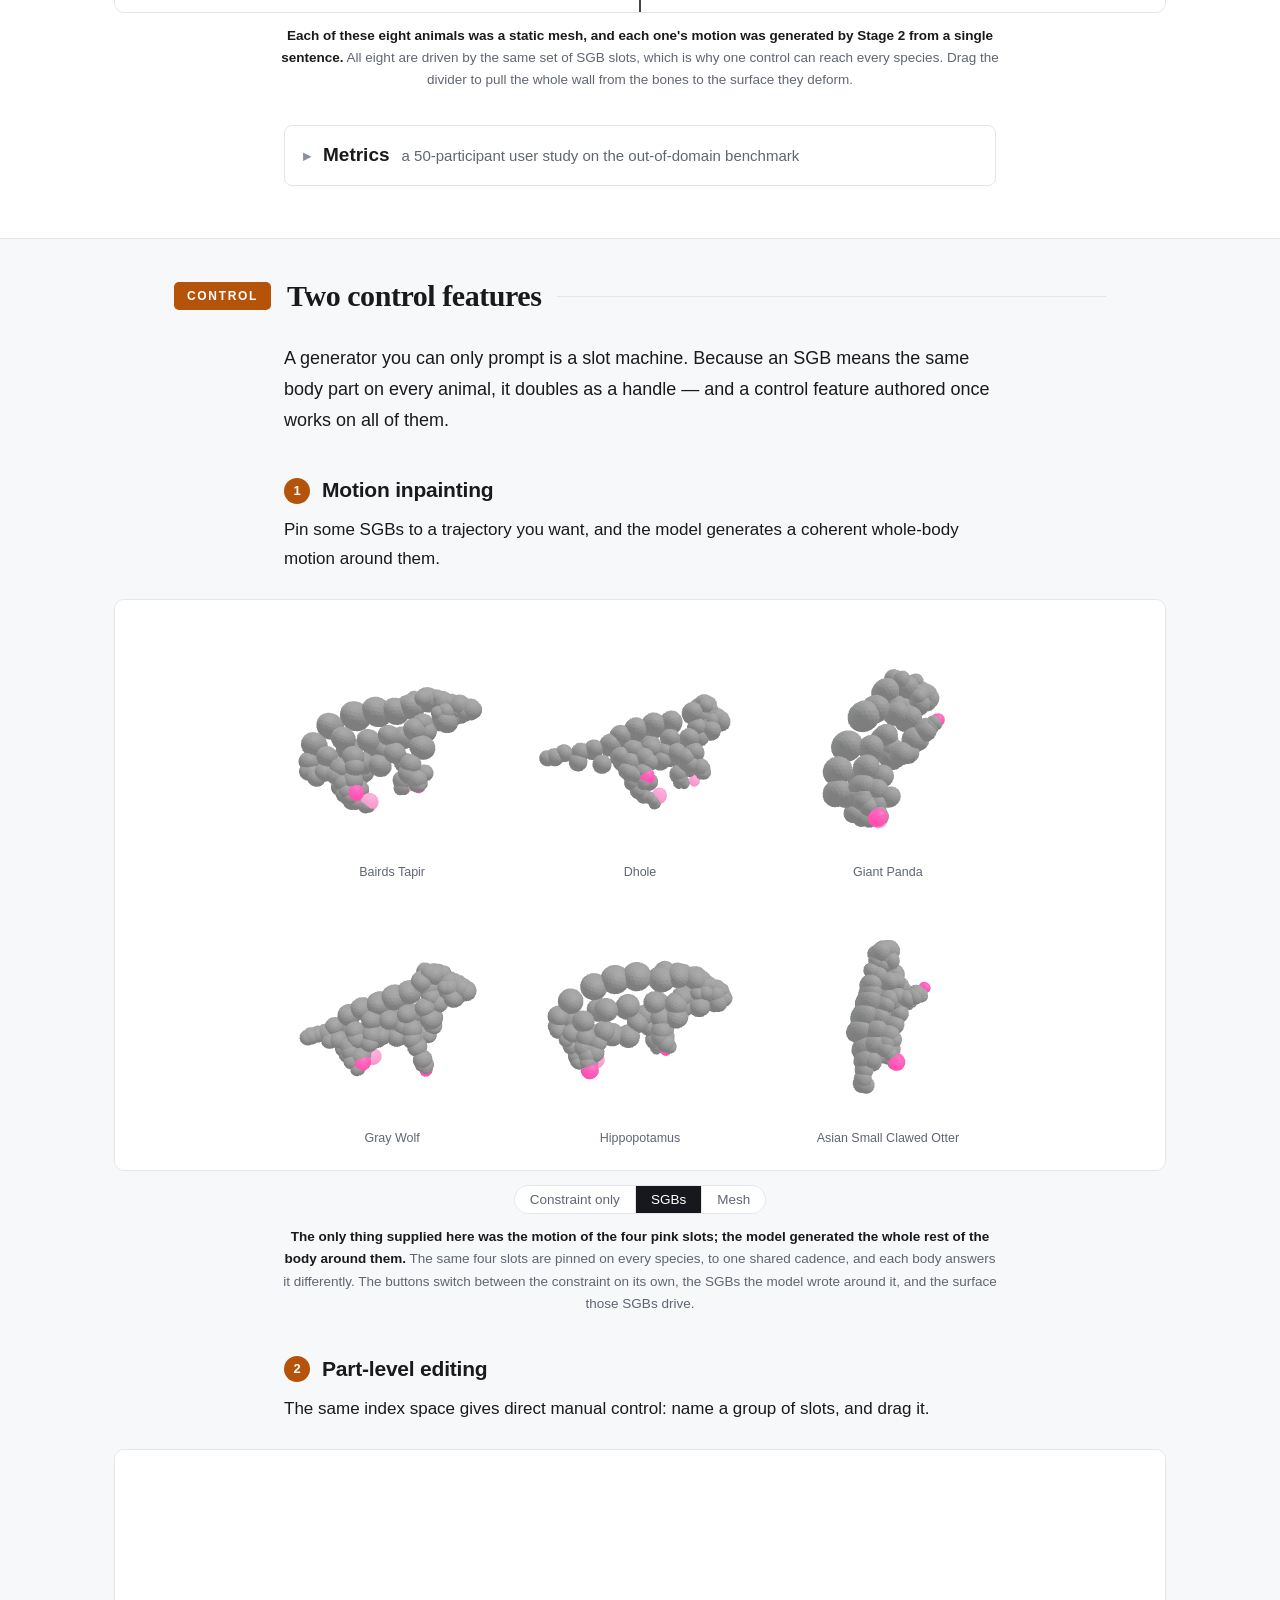
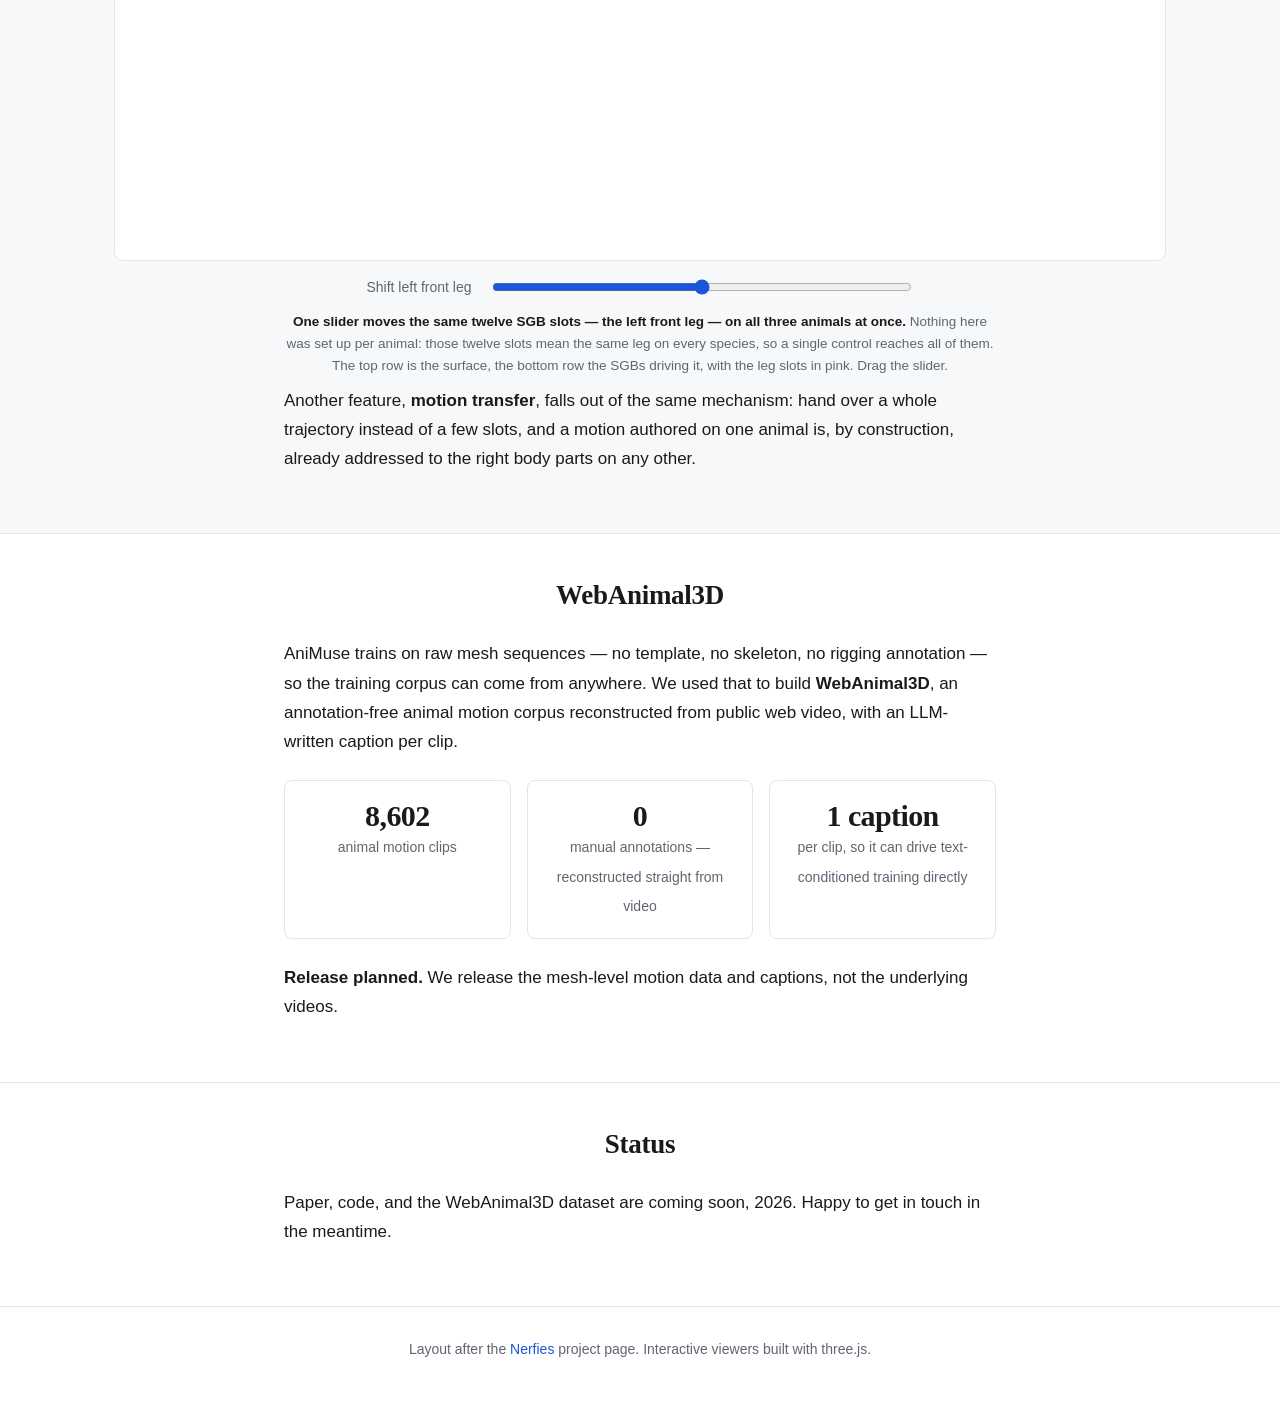
==== commit b6ad3bb0: "Drop the equal-contribution marker, keep corresponding authors" ====
--- a/index.html
+++ b/index.html
@@ -36,17 +36,17 @@
 
   <p class="authors">
     <a href="https://chenyang-joe.github.io/" target="_blank" rel="noopener">Chenyang Xu</a><sup>1</sup> &nbsp;·&nbsp;
-    <a href="https://jdscript.net/" target="_blank" rel="noopener">Zeyu Jiang</a><sup>1*</sup> &nbsp;·&nbsp;
-    <a href="https://www.guangzhaohe.com/" target="_blank" rel="noopener">Guangzhao He</a><sup>2*</sup> &nbsp;·&nbsp;
-    <a href="https://www.linkedin.com/in/haoran-li-589763355/" target="_blank" rel="noopener">Haoran Li</a><sup>1*</sup> &nbsp;·&nbsp;
-    <a href="https://shichenzhang.me/" target="_blank" rel="noopener">Shichen Zhang</a><sup>1*</sup><br>
+    <a href="https://jdscript.net/" target="_blank" rel="noopener">Zeyu Jiang</a><sup>1</sup> &nbsp;·&nbsp;
+    <a href="https://www.guangzhaohe.com/" target="_blank" rel="noopener">Guangzhao He</a><sup>2</sup> &nbsp;·&nbsp;
+    <a href="https://www.linkedin.com/in/haoran-li-589763355/" target="_blank" rel="noopener">Haoran Li</a><sup>1</sup> &nbsp;·&nbsp;
+    <a href="https://shichenzhang.me/" target="_blank" rel="noopener">Shichen Zhang</a><sup>1</sup><br>
     <a href="https://juexzz.github.io/" target="_blank" rel="noopener">Juexiao Zhang</a><sup>1</sup> &nbsp;·&nbsp;
     <a href="https://louis-leee.github.io/" target="_blank" rel="noopener">Sihang Li</a><sup>1†</sup> &nbsp;·&nbsp;
     <a href="https://simbaforrest.github.io/" target="_blank" rel="noopener">Chen Feng</a><sup>1†</sup> &nbsp;·&nbsp;
     <a href="https://jingz6676.github.io/" target="_blank" rel="noopener">Jing Zhang</a><sup>1†</sup>
   </p>
   <p class="affil"><sup>1</sup>New York University &nbsp;&nbsp; <sup>2</sup>Cornell University<br>
-    <sup>*</sup>equal contribution &nbsp;·&nbsp; <sup>†</sup>corresponding author &nbsp;·&nbsp; author list tentative</p>
+    <sup>†</sup>corresponding author &nbsp;·&nbsp; author list tentative</p>
 
   <div class="buttons">
     <a class="btn" href="#video">▶ Video</a>
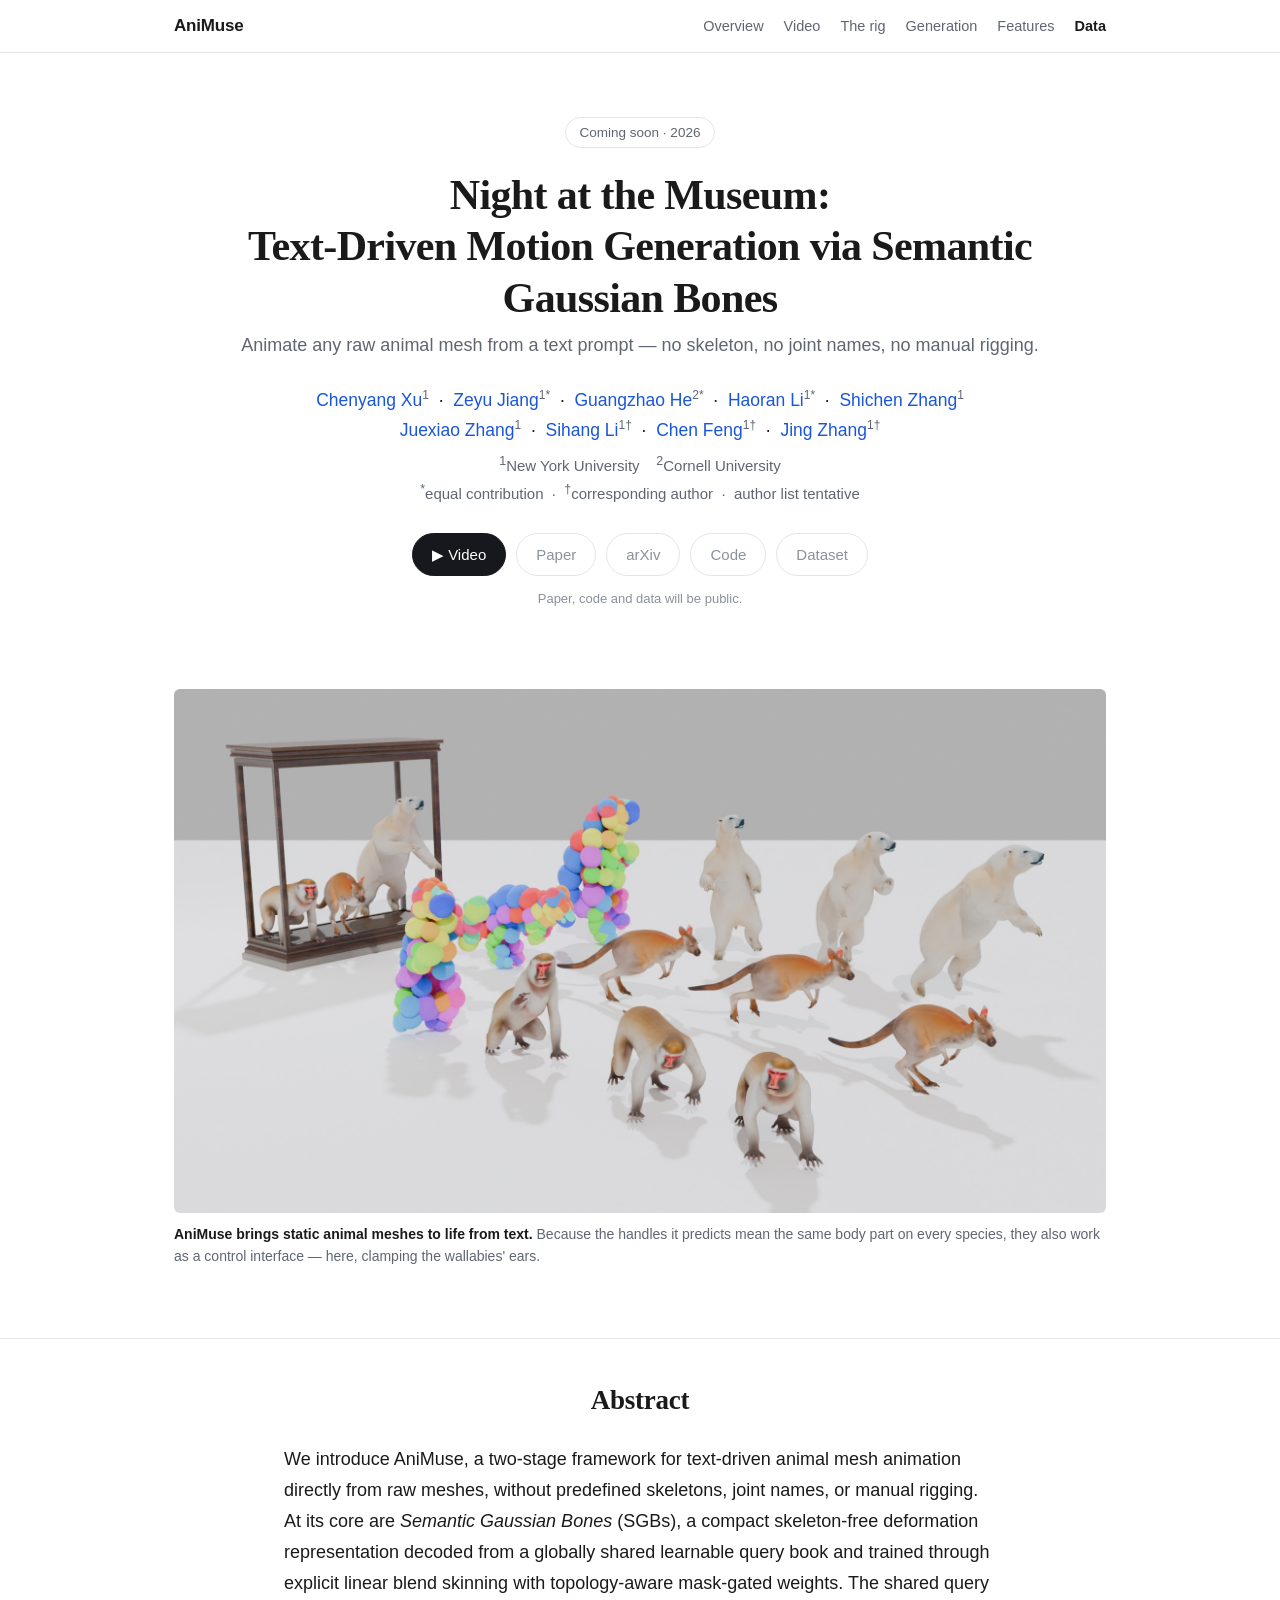
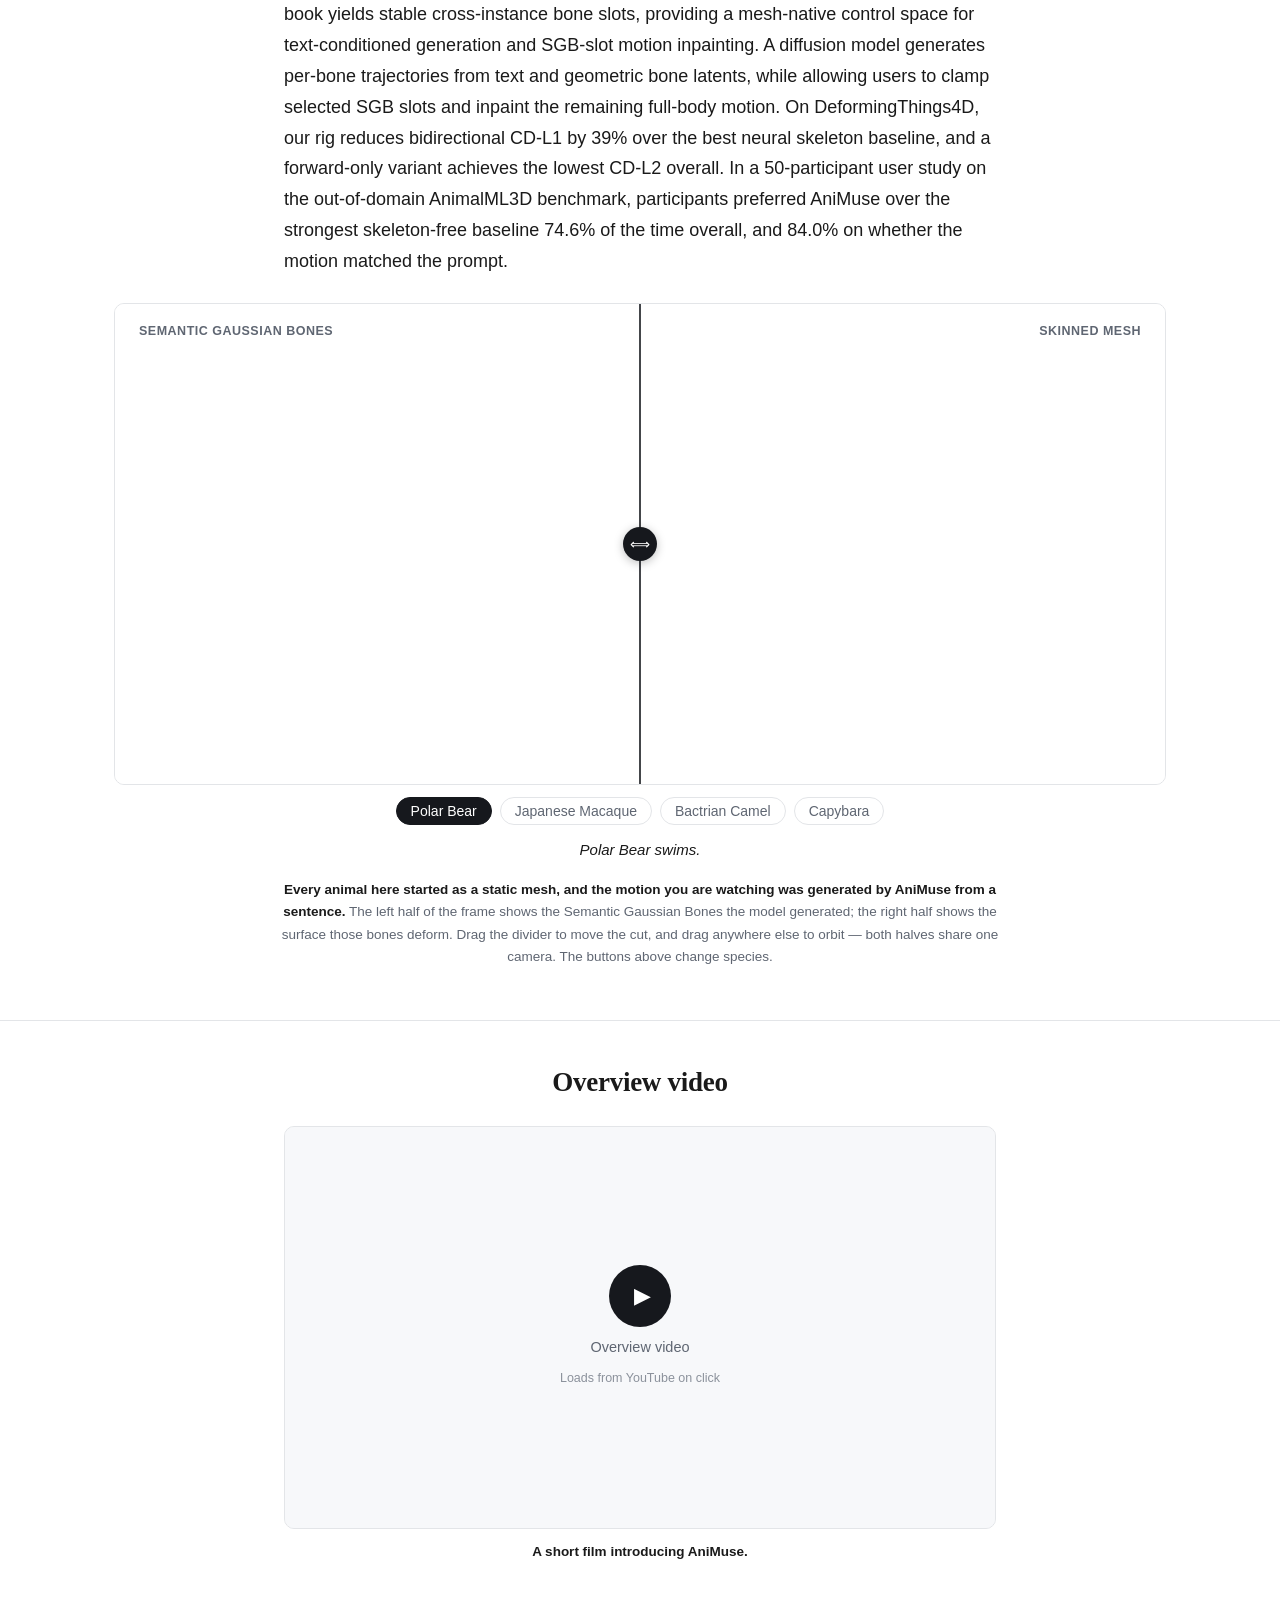
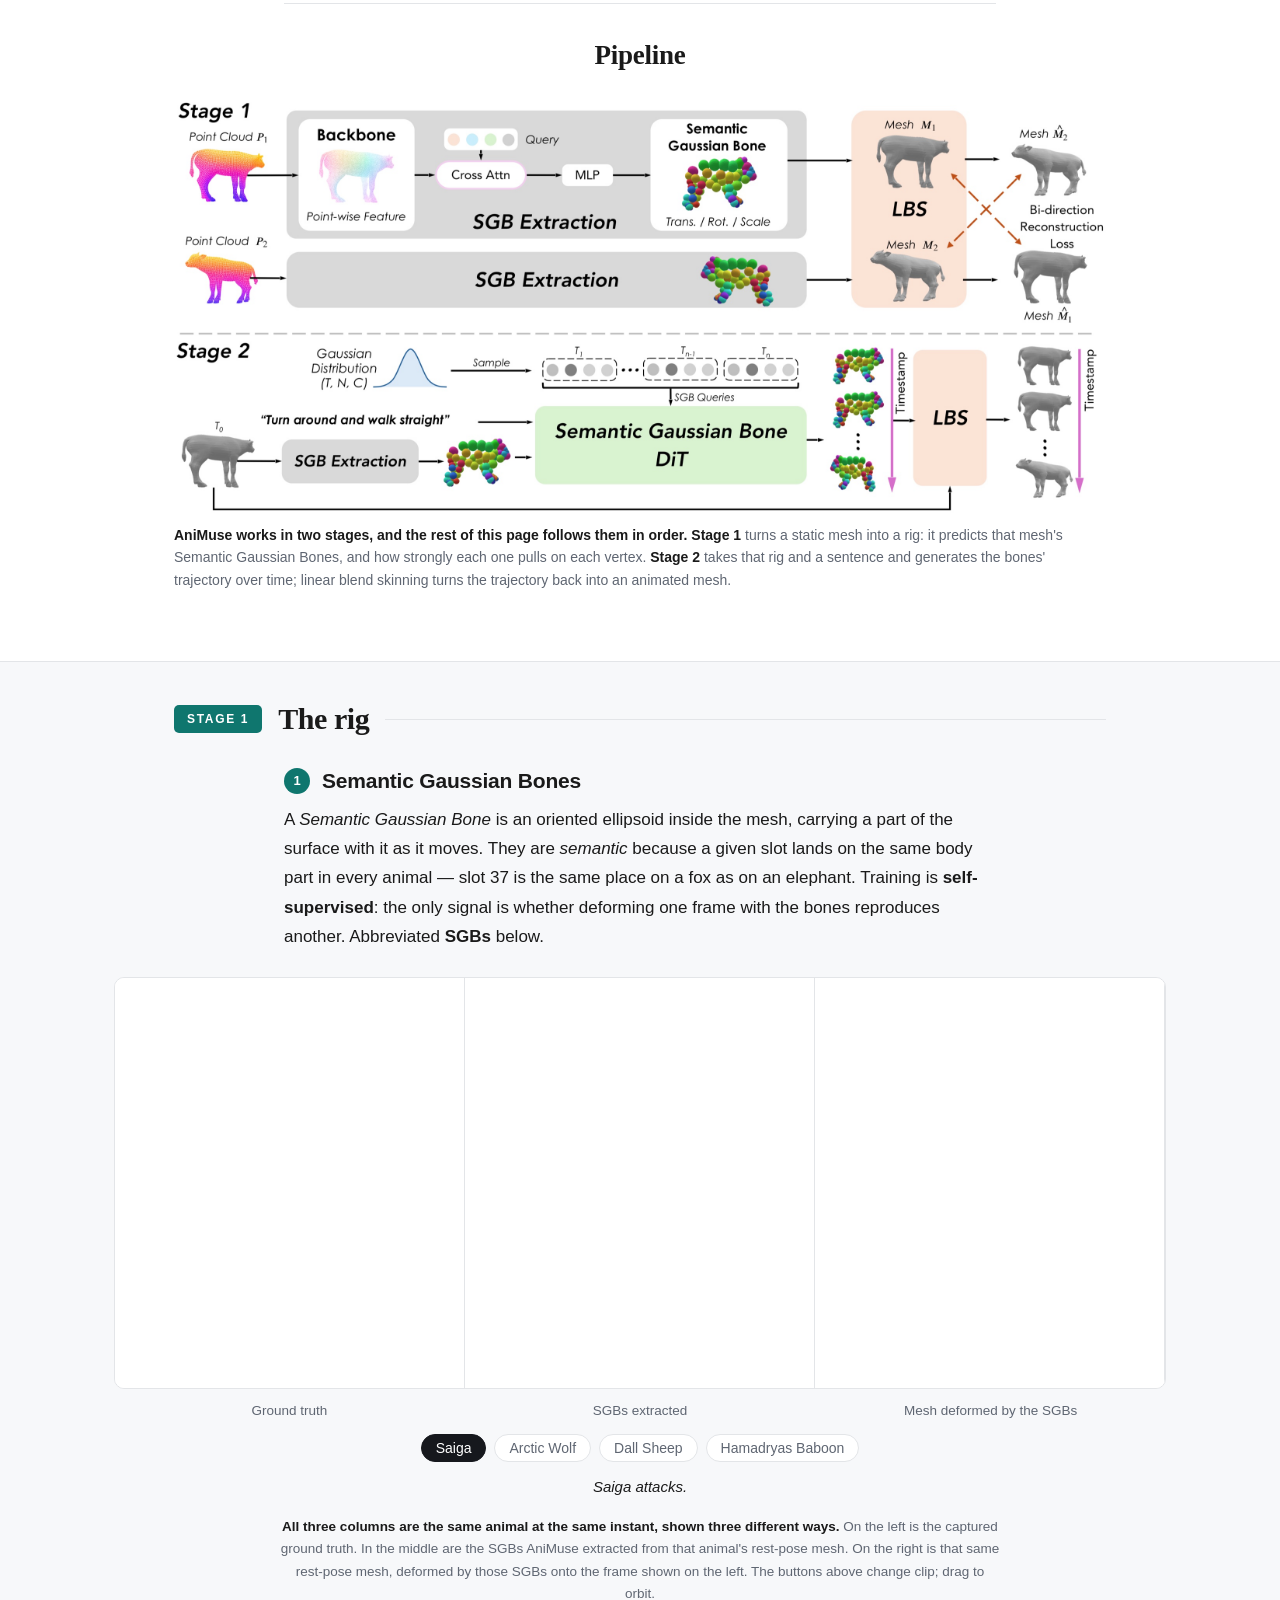
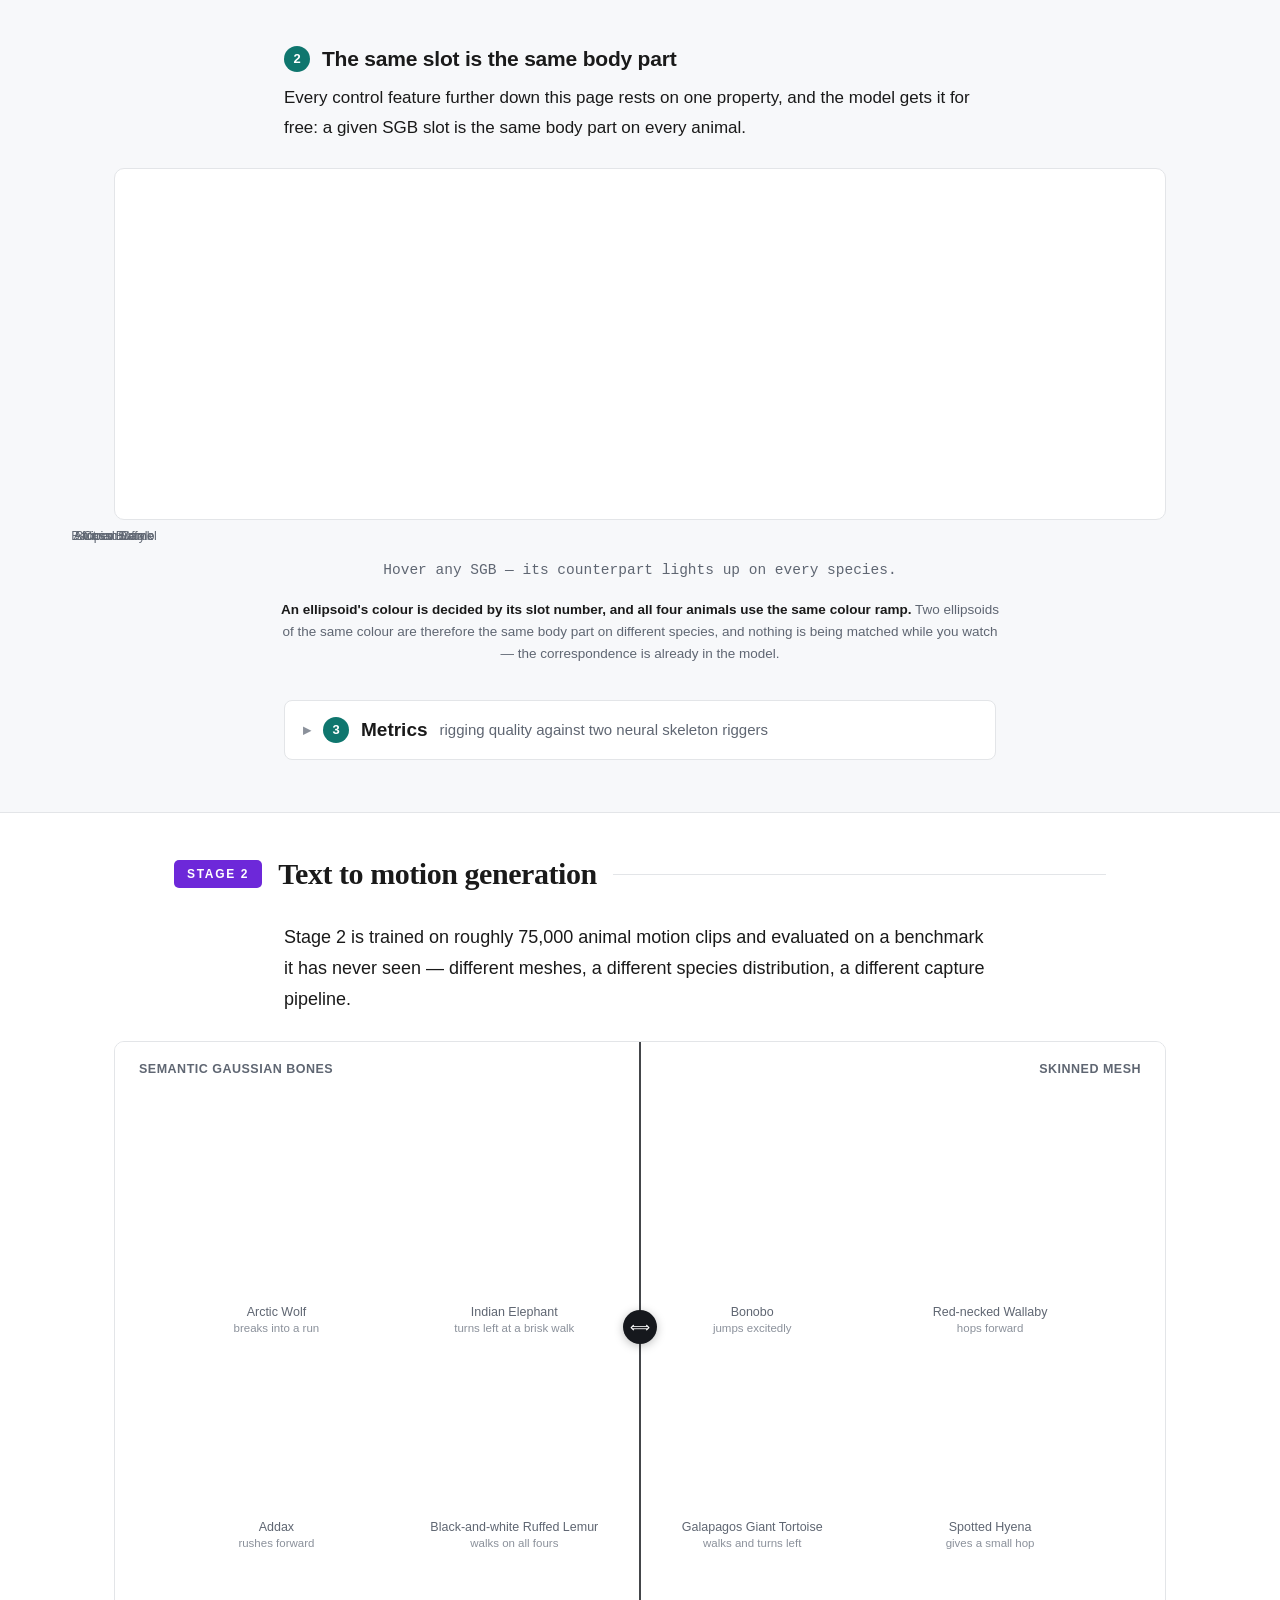
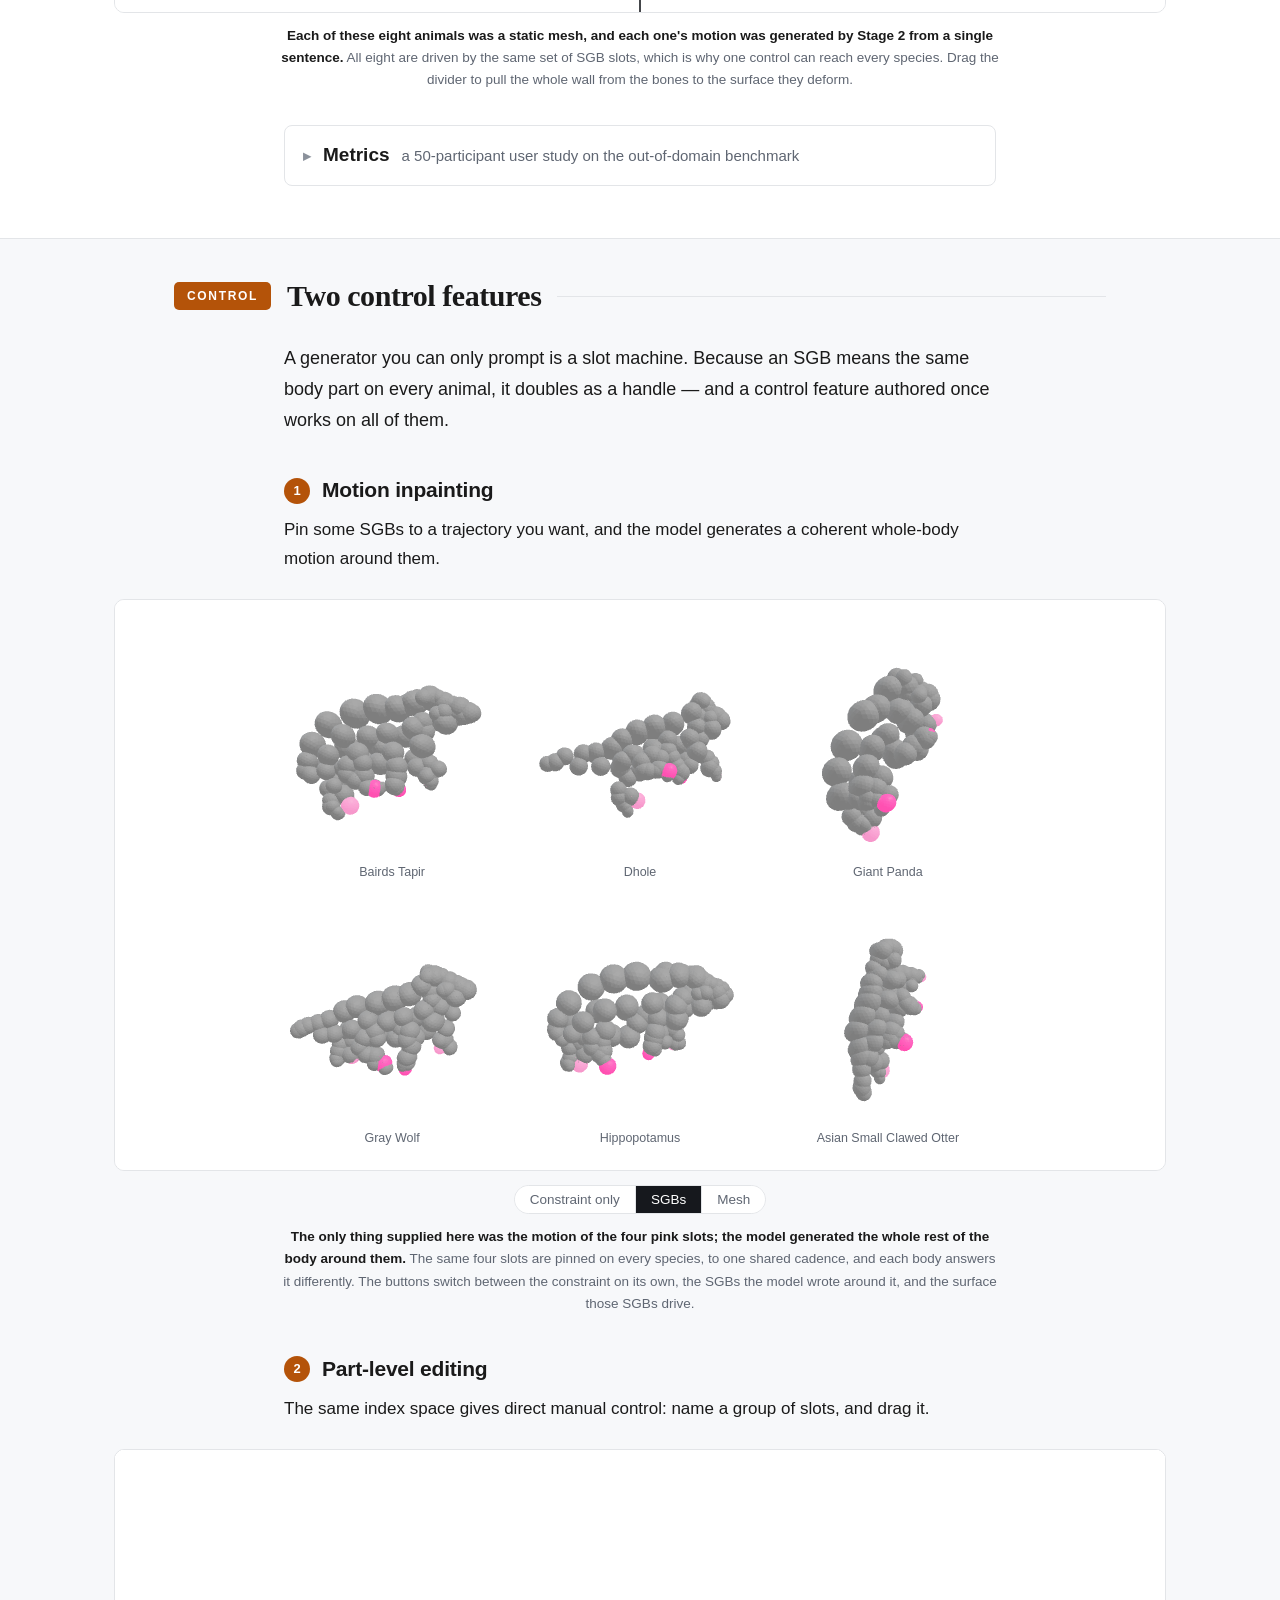
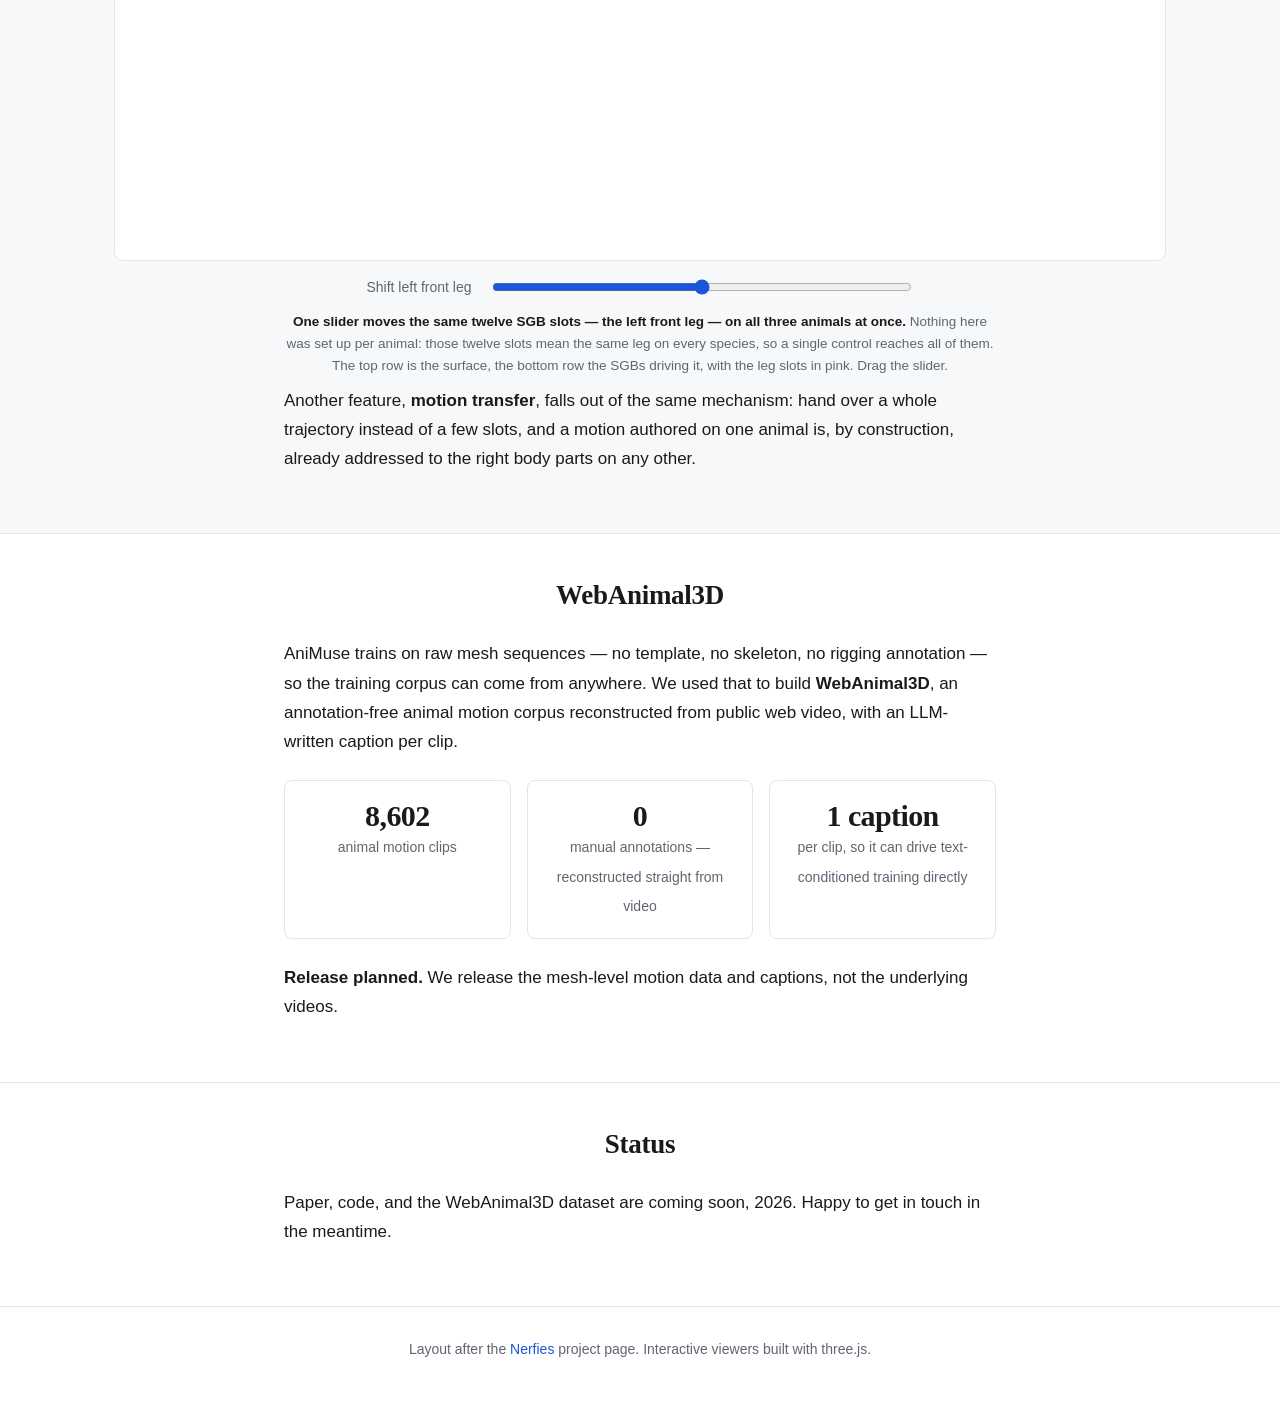
==== commit c6ffba23: "Mark the three equal contributors" ====
--- a/index.html
+++ b/index.html
@@ -36,9 +36,9 @@
 
   <p class="authors">
     <a href="https://chenyang-joe.github.io/" target="_blank" rel="noopener">Chenyang Xu</a><sup>1</sup> &nbsp;·&nbsp;
-    <a href="https://jdscript.net/" target="_blank" rel="noopener">Zeyu Jiang</a><sup>1</sup> &nbsp;·&nbsp;
-    <a href="https://www.guangzhaohe.com/" target="_blank" rel="noopener">Guangzhao He</a><sup>2</sup> &nbsp;·&nbsp;
-    <a href="https://www.linkedin.com/in/haoran-li-589763355/" target="_blank" rel="noopener">Haoran Li</a><sup>1</sup> &nbsp;·&nbsp;
+    <a href="https://jdscript.net/" target="_blank" rel="noopener">Zeyu Jiang</a><sup>1*</sup> &nbsp;·&nbsp;
+    <a href="https://www.guangzhaohe.com/" target="_blank" rel="noopener">Guangzhao He</a><sup>2*</sup> &nbsp;·&nbsp;
+    <a href="https://www.linkedin.com/in/haoran-li-589763355/" target="_blank" rel="noopener">Haoran Li</a><sup>1*</sup> &nbsp;·&nbsp;
     <a href="https://shichenzhang.me/" target="_blank" rel="noopener">Shichen Zhang</a><sup>1</sup><br>
     <a href="https://juexzz.github.io/" target="_blank" rel="noopener">Juexiao Zhang</a><sup>1</sup> &nbsp;·&nbsp;
     <a href="https://louis-leee.github.io/" target="_blank" rel="noopener">Sihang Li</a><sup>1†</sup> &nbsp;·&nbsp;
@@ -46,7 +46,7 @@
     <a href="https://jingz6676.github.io/" target="_blank" rel="noopener">Jing Zhang</a><sup>1†</sup>
   </p>
   <p class="affil"><sup>1</sup>New York University &nbsp;&nbsp; <sup>2</sup>Cornell University<br>
-    <sup>†</sup>corresponding author &nbsp;·&nbsp; author list tentative</p>
+    <sup>*</sup>equal contribution &nbsp;·&nbsp; <sup>†</sup>corresponding author &nbsp;·&nbsp; author list tentative</p>
 
   <div class="buttons">
     <a class="btn" href="#video">▶ Video</a>
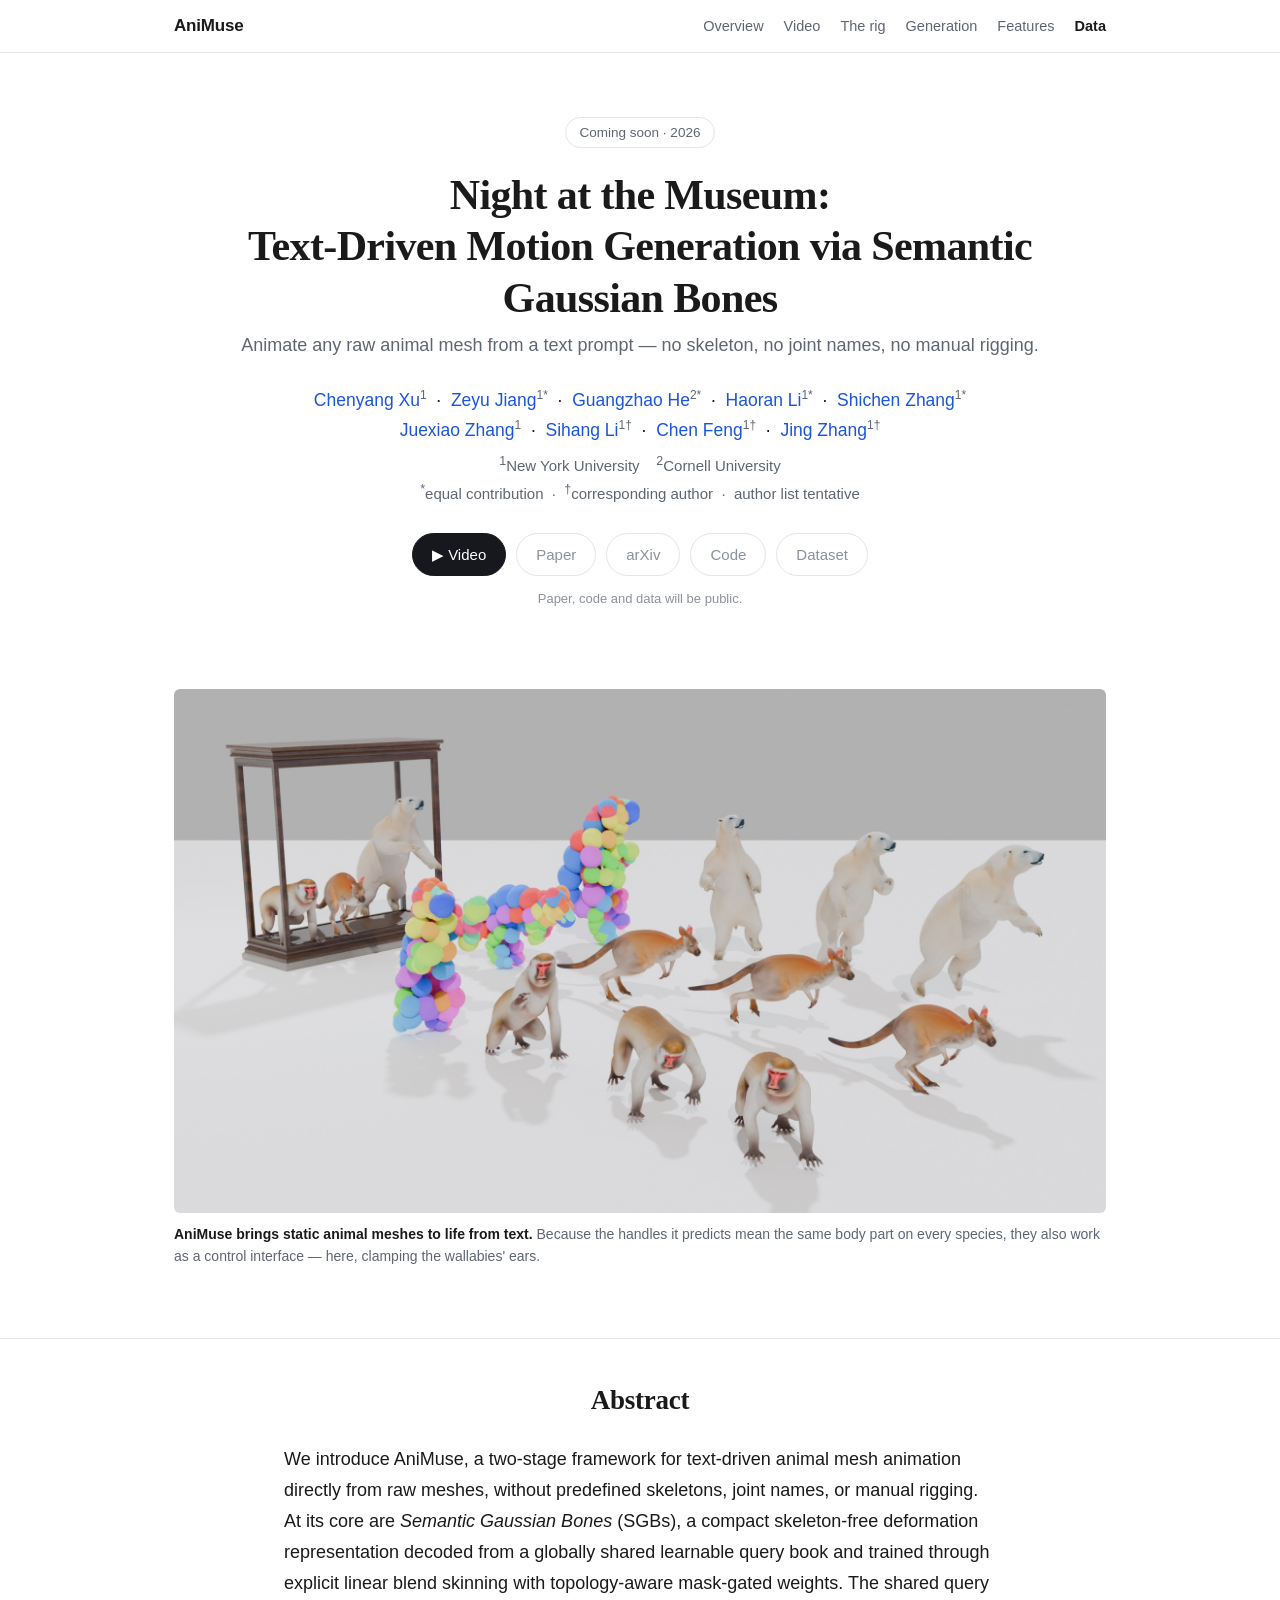
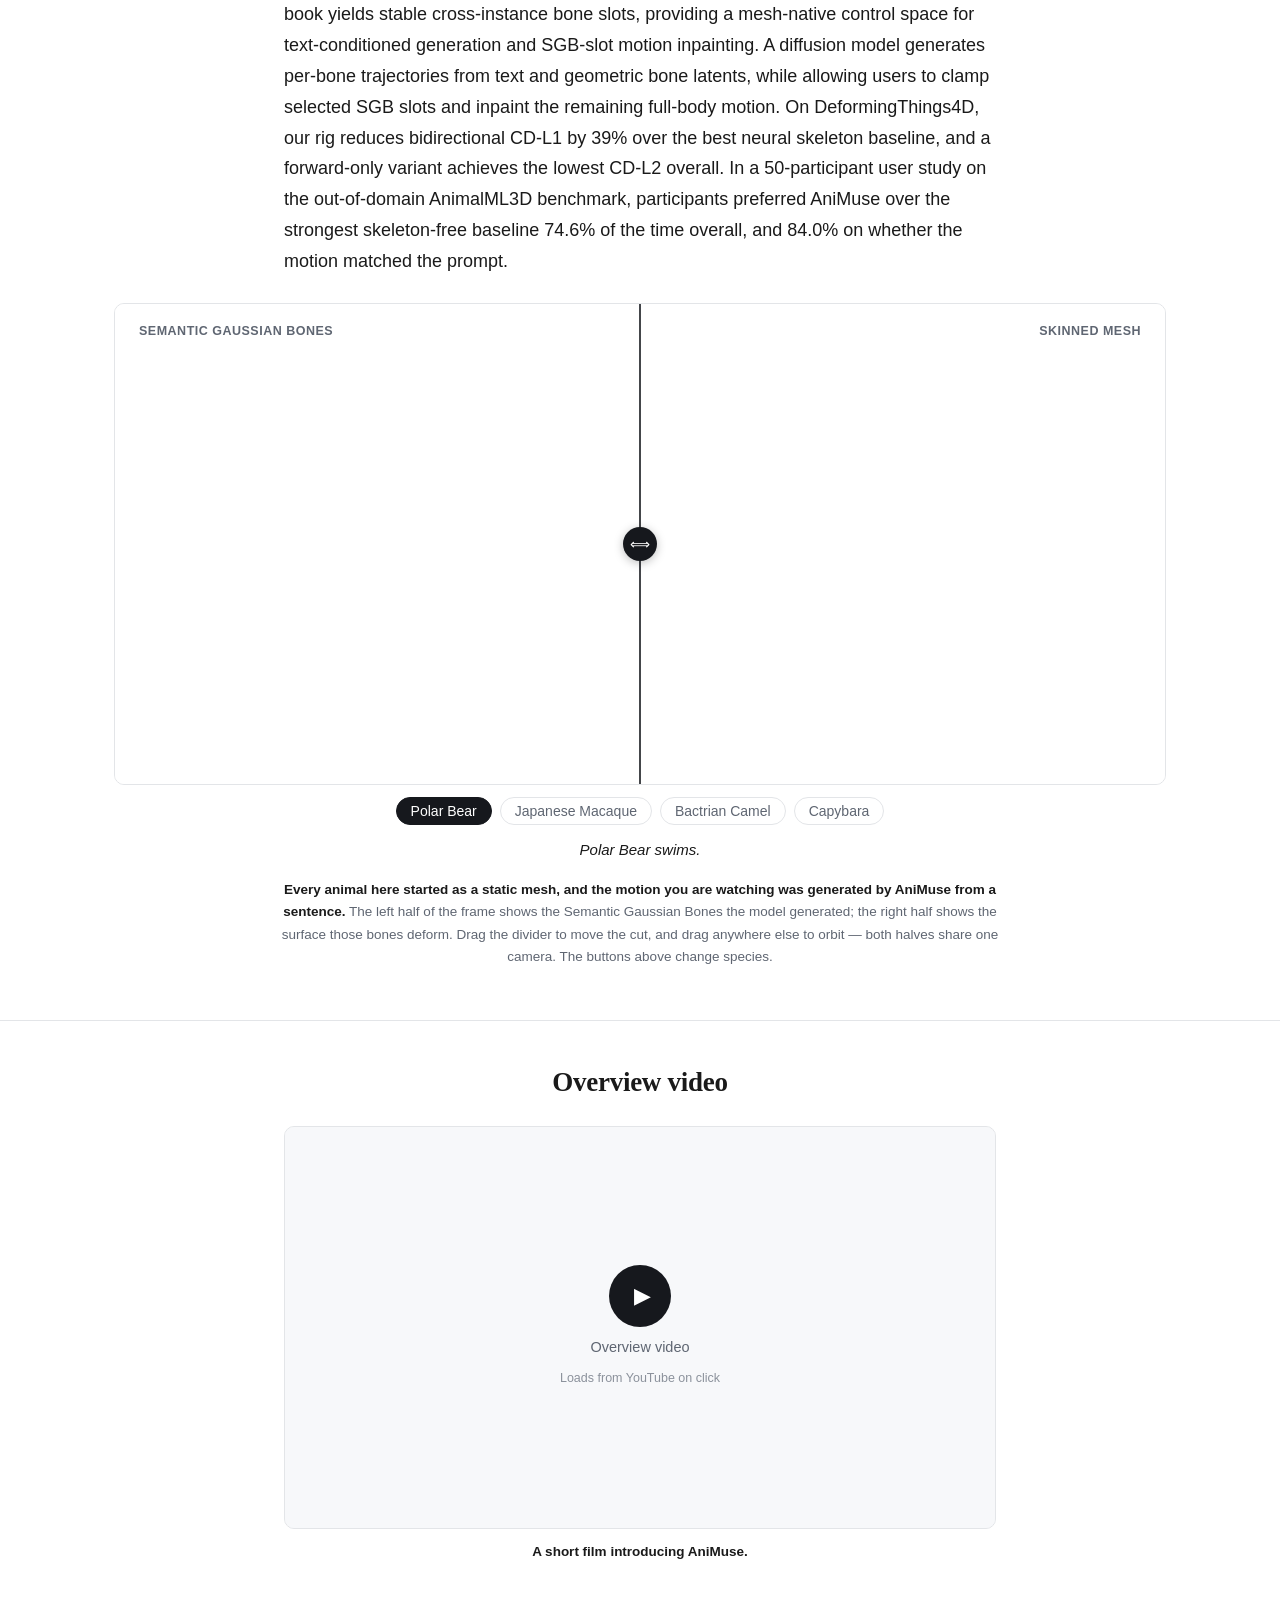
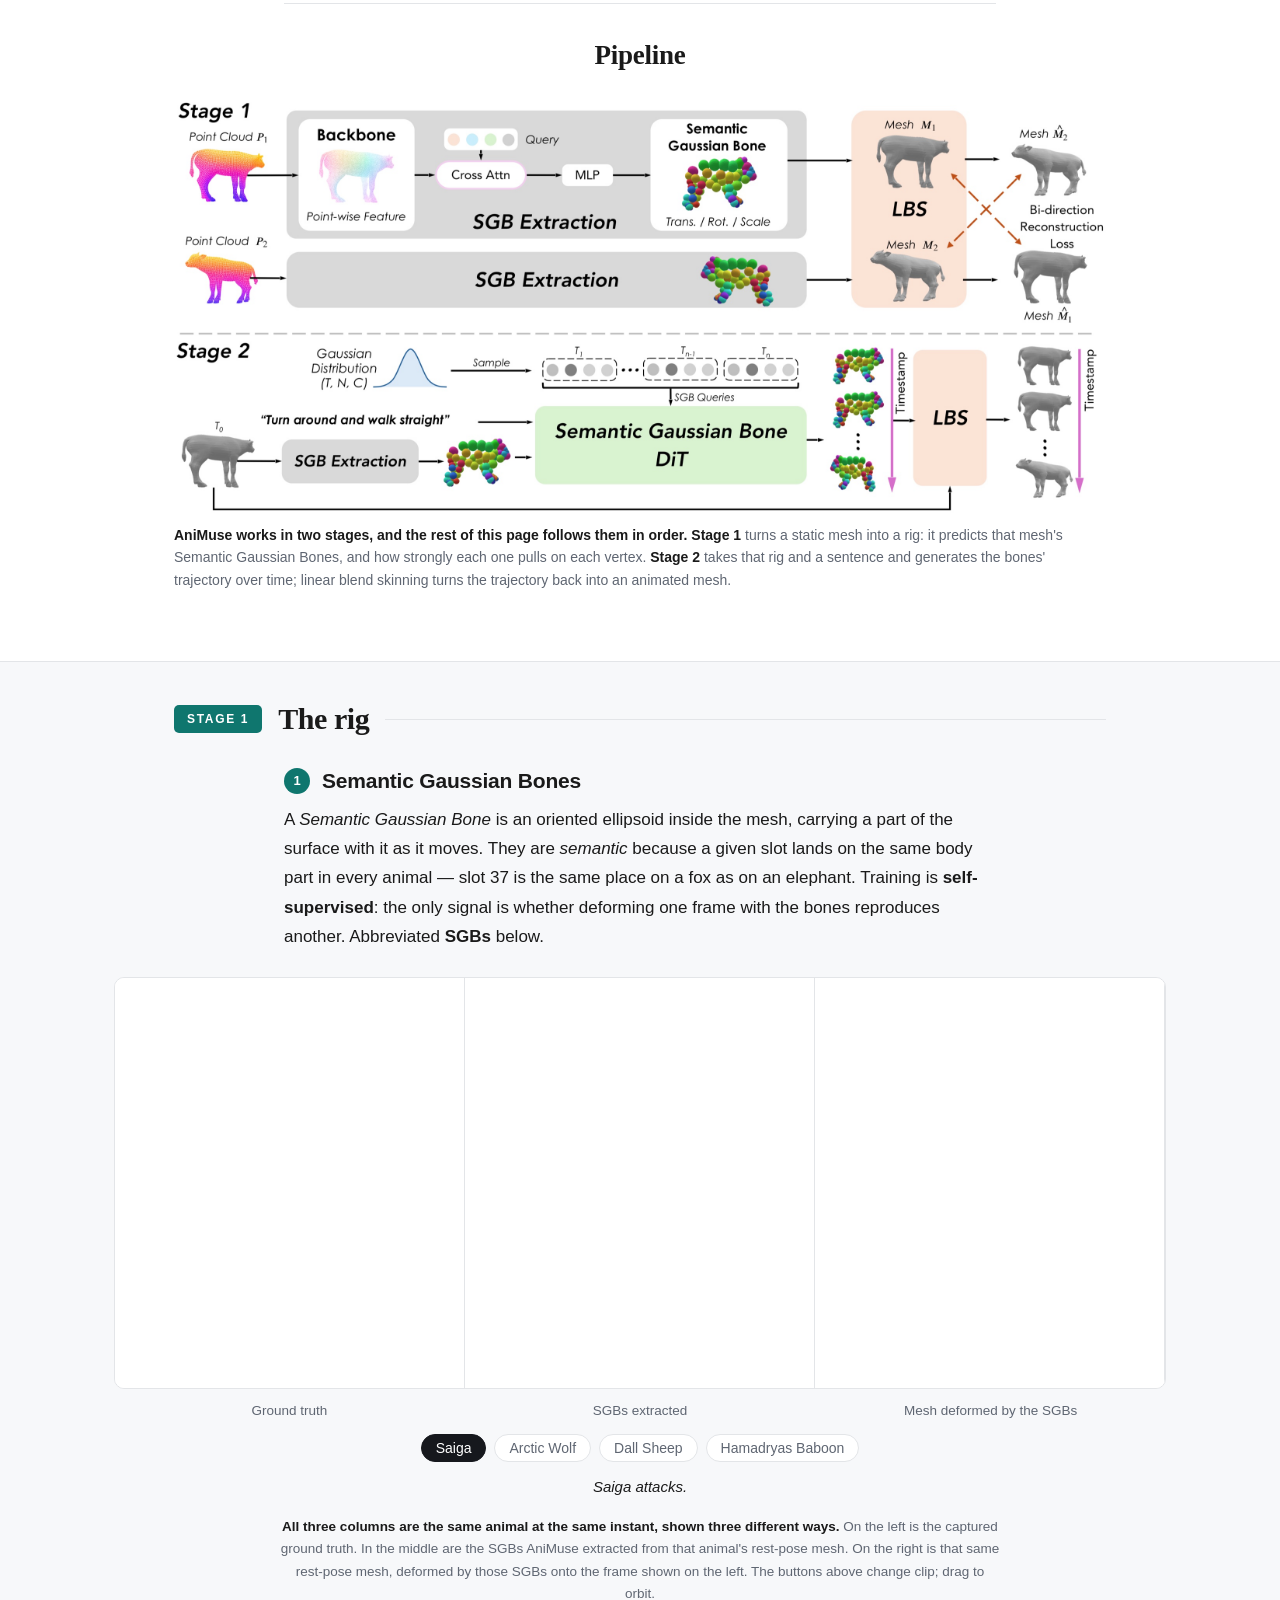
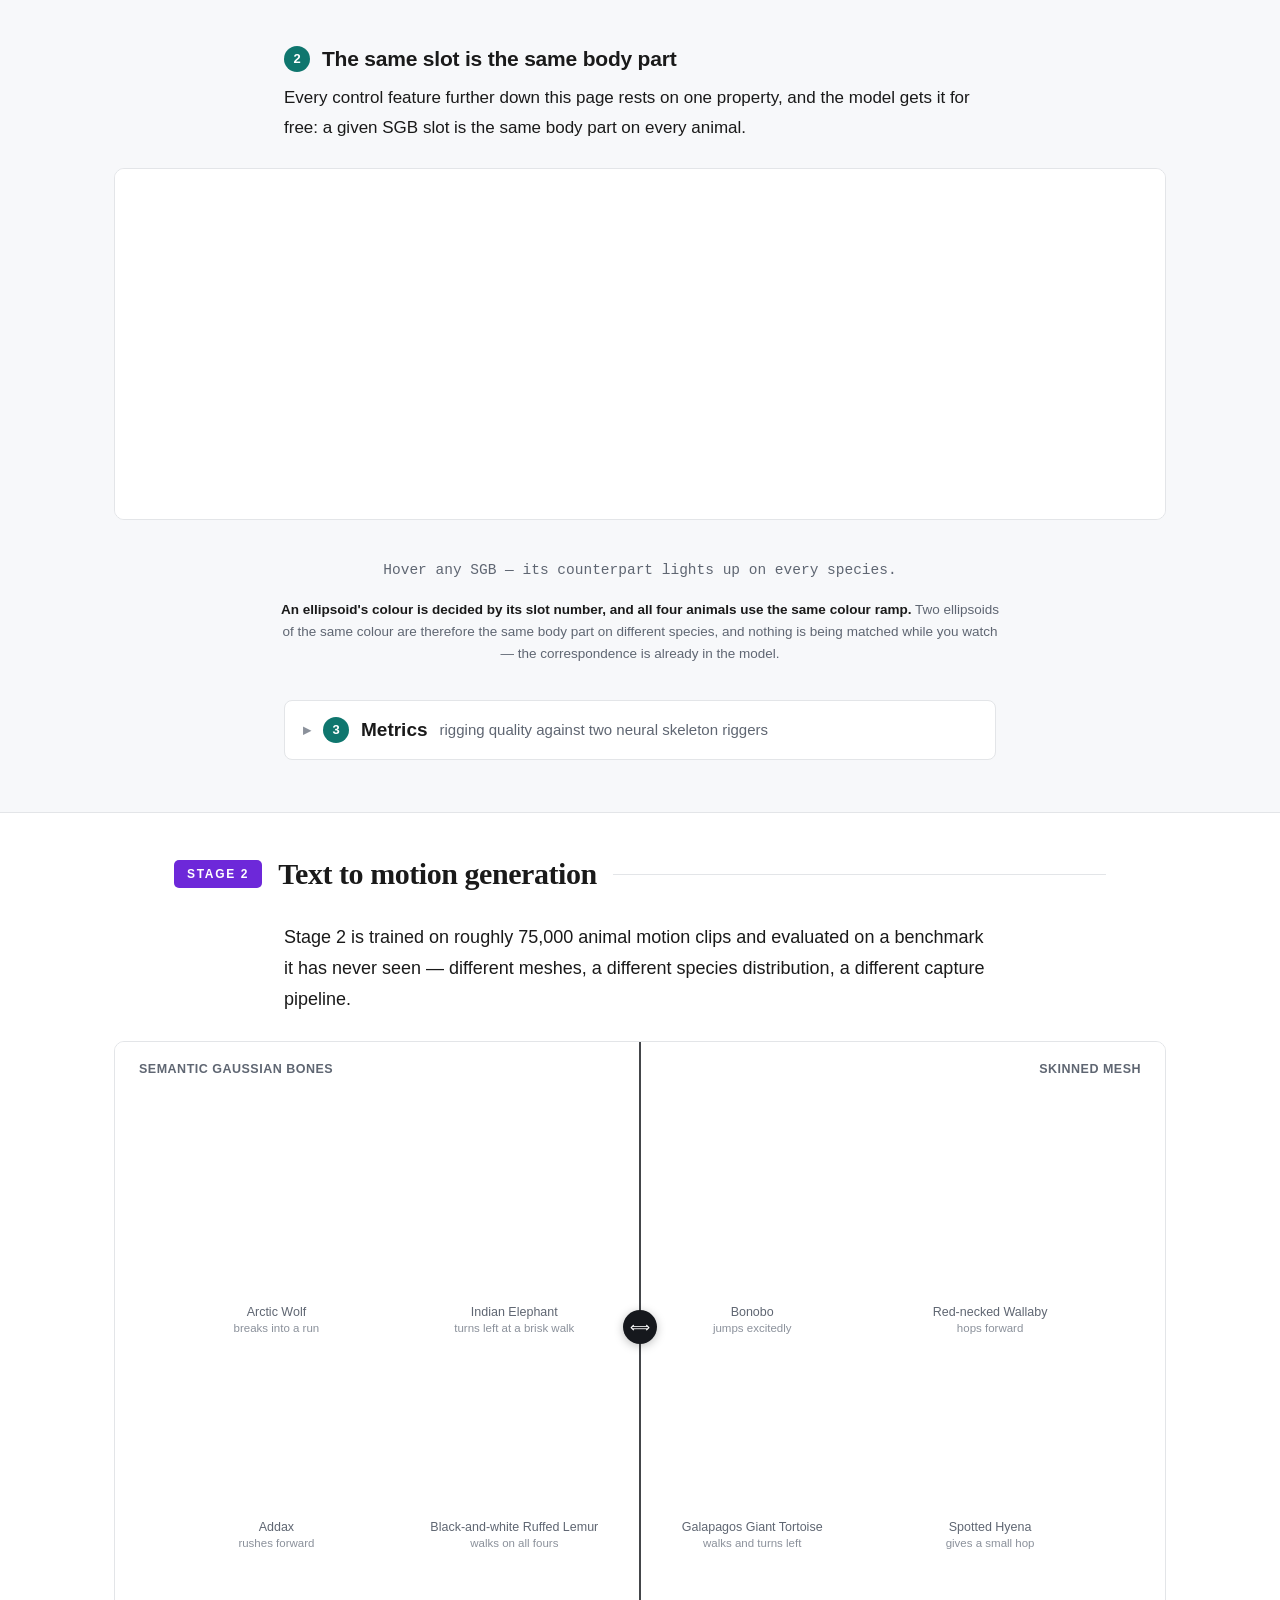
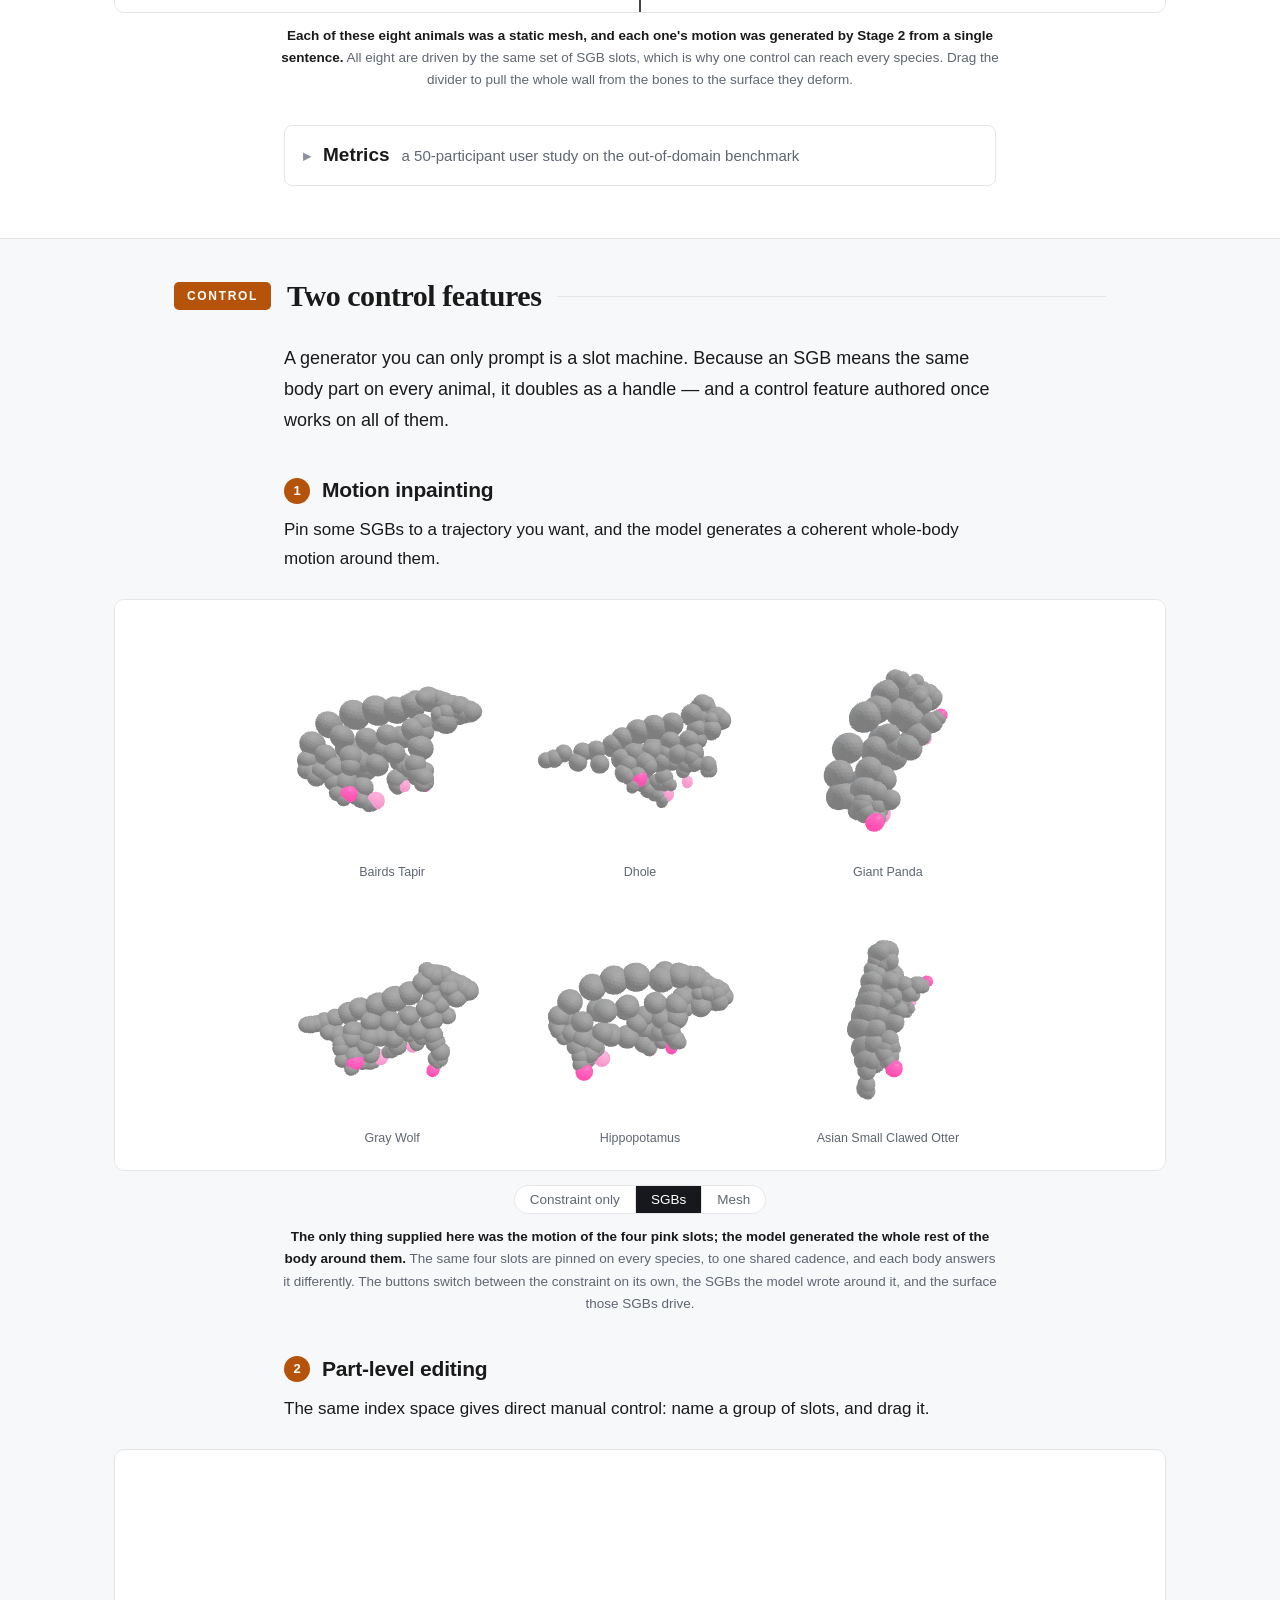
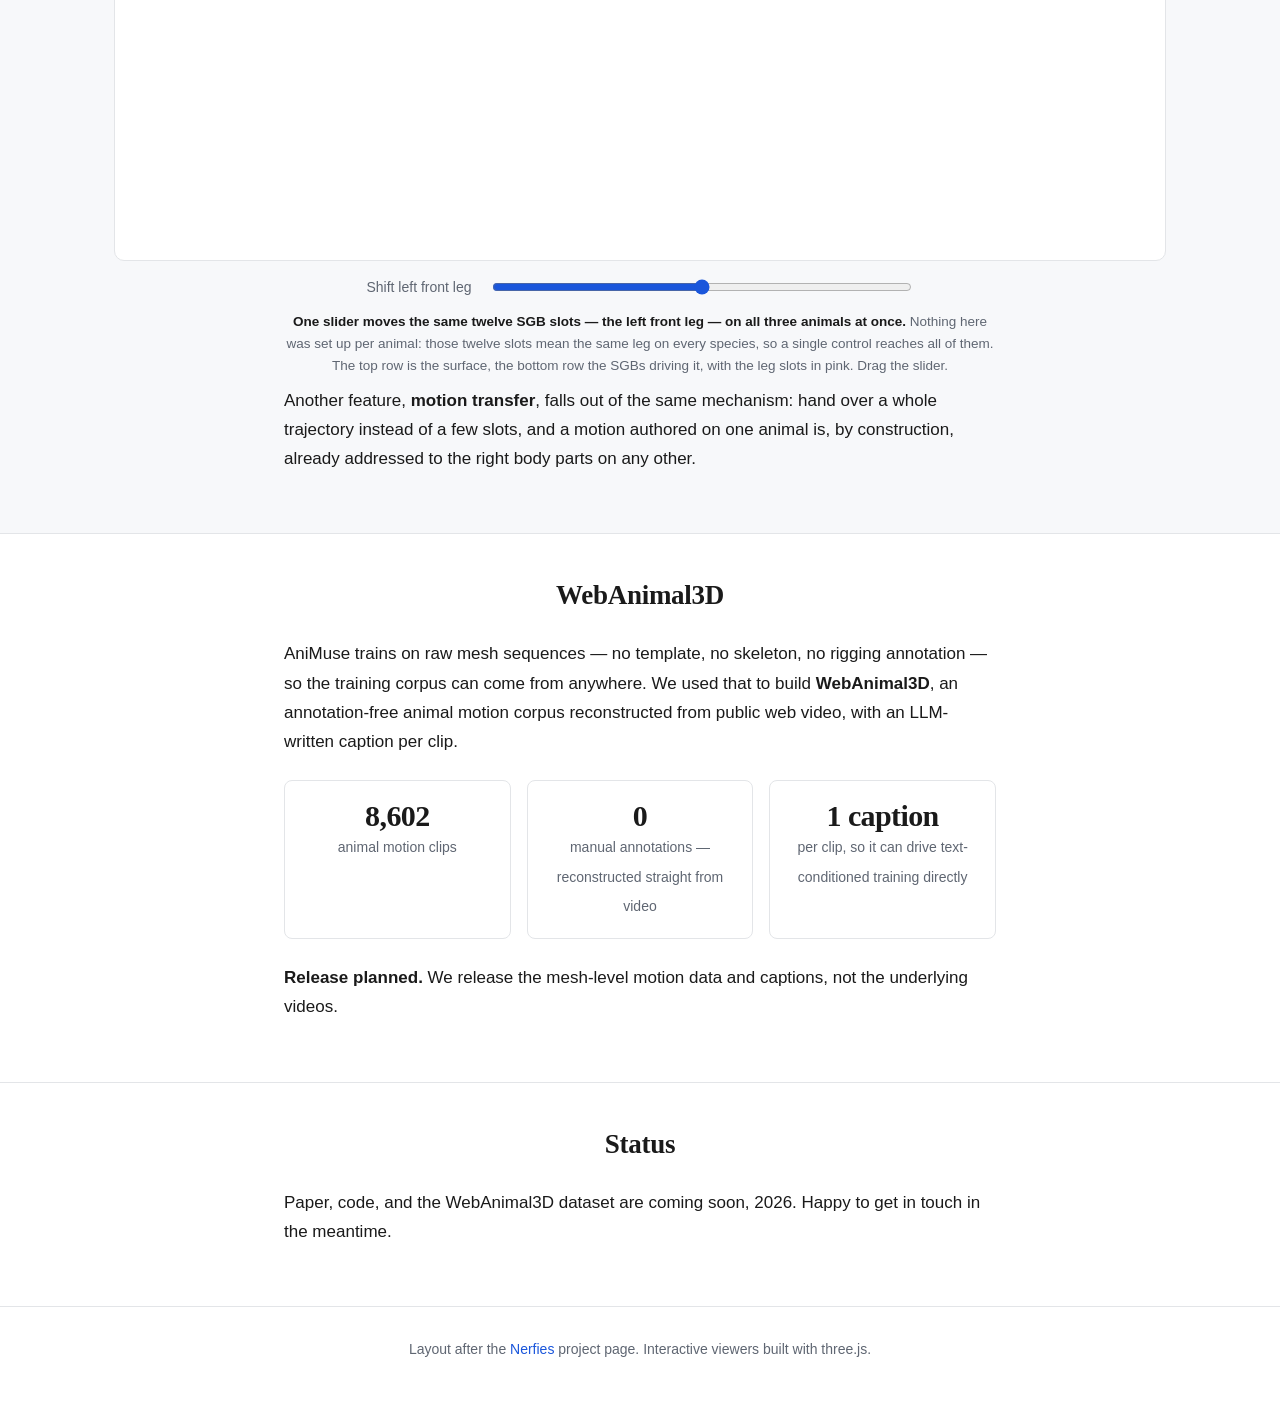
==== commit 9fb2a87e: "Star the fourth equal contributor too" ====
--- a/index.html
+++ b/index.html
@@ -39,7 +39,7 @@
     <a href="https://jdscript.net/" target="_blank" rel="noopener">Zeyu Jiang</a><sup>1*</sup> &nbsp;·&nbsp;
     <a href="https://www.guangzhaohe.com/" target="_blank" rel="noopener">Guangzhao He</a><sup>2*</sup> &nbsp;·&nbsp;
     <a href="https://www.linkedin.com/in/haoran-li-589763355/" target="_blank" rel="noopener">Haoran Li</a><sup>1*</sup> &nbsp;·&nbsp;
-    <a href="https://shichenzhang.me/" target="_blank" rel="noopener">Shichen Zhang</a><sup>1</sup><br>
+    <a href="https://shichenzhang.me/" target="_blank" rel="noopener">Shichen Zhang</a><sup>1*</sup><br>
     <a href="https://juexzz.github.io/" target="_blank" rel="noopener">Juexiao Zhang</a><sup>1</sup> &nbsp;·&nbsp;
     <a href="https://louis-leee.github.io/" target="_blank" rel="noopener">Sihang Li</a><sup>1†</sup> &nbsp;·&nbsp;
     <a href="https://simbaforrest.github.io/" target="_blank" rel="noopener">Chen Feng</a><sup>1†</sup> &nbsp;·&nbsp;
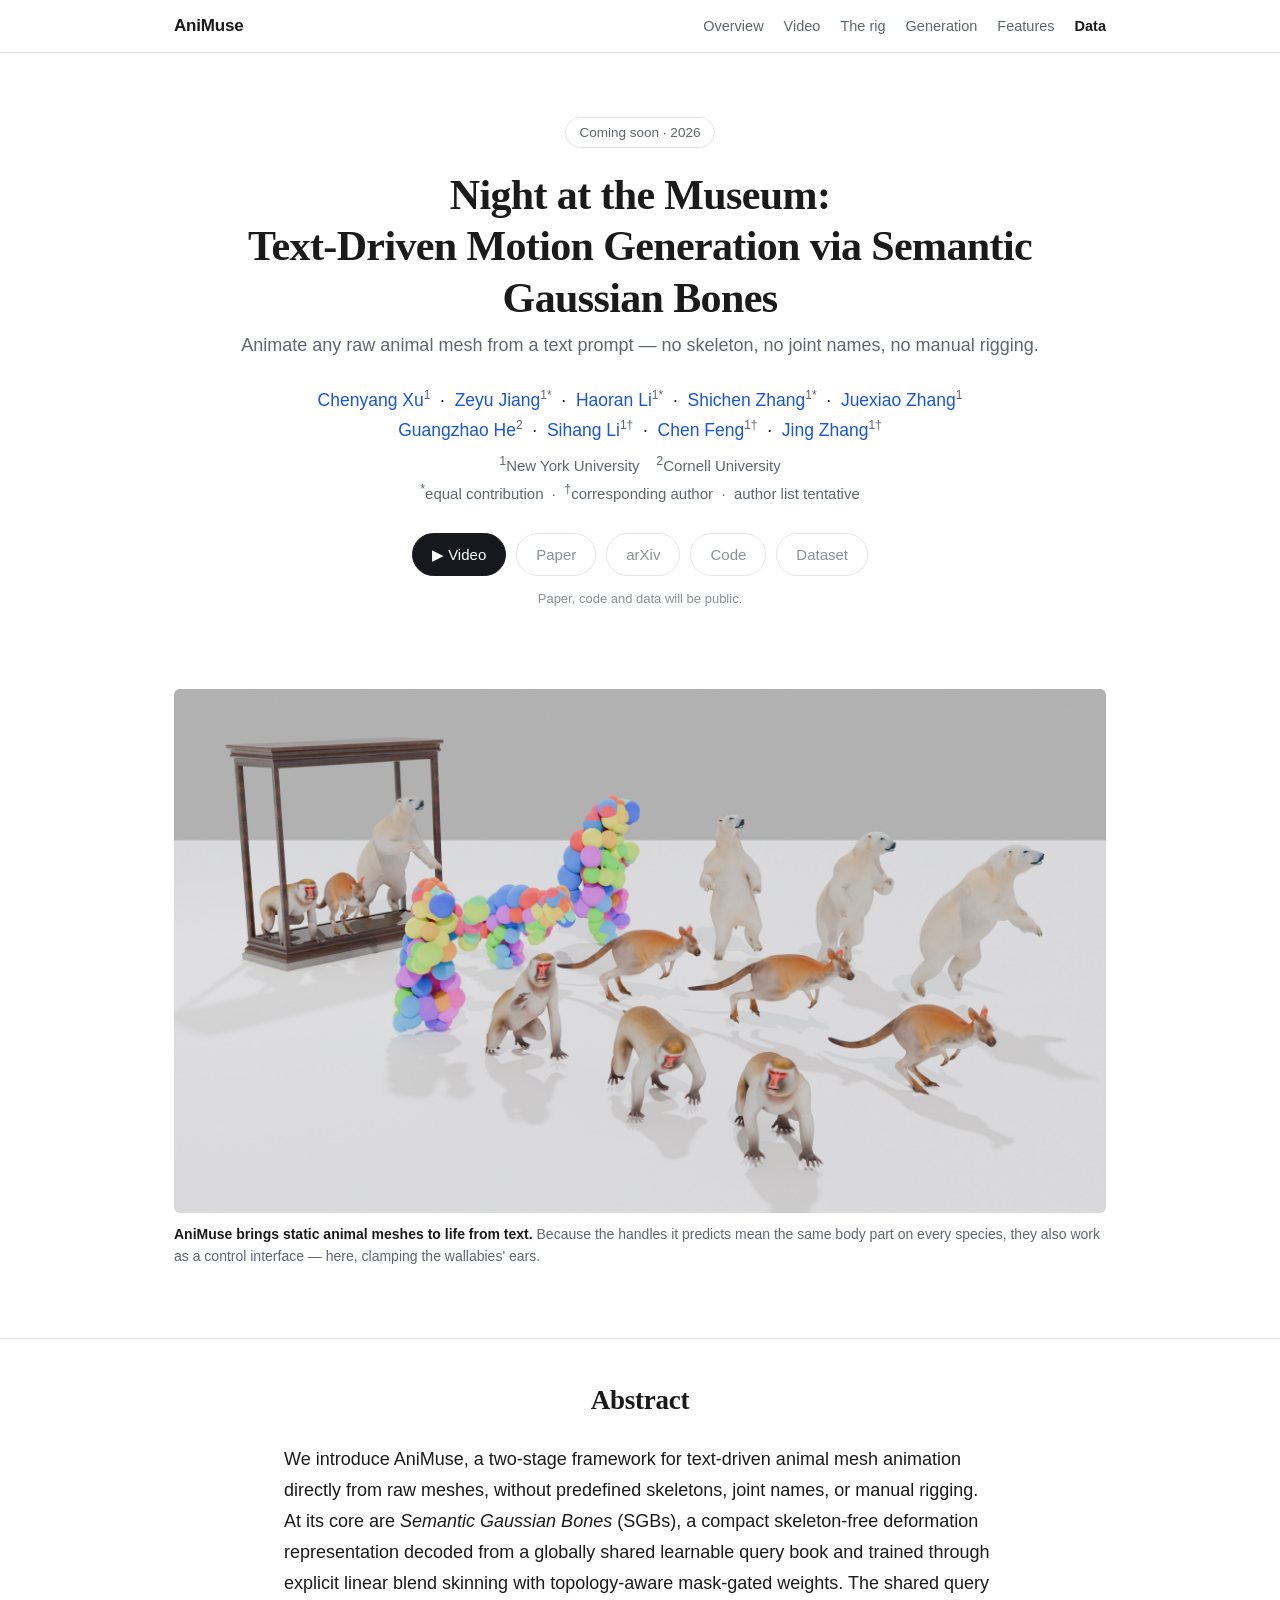
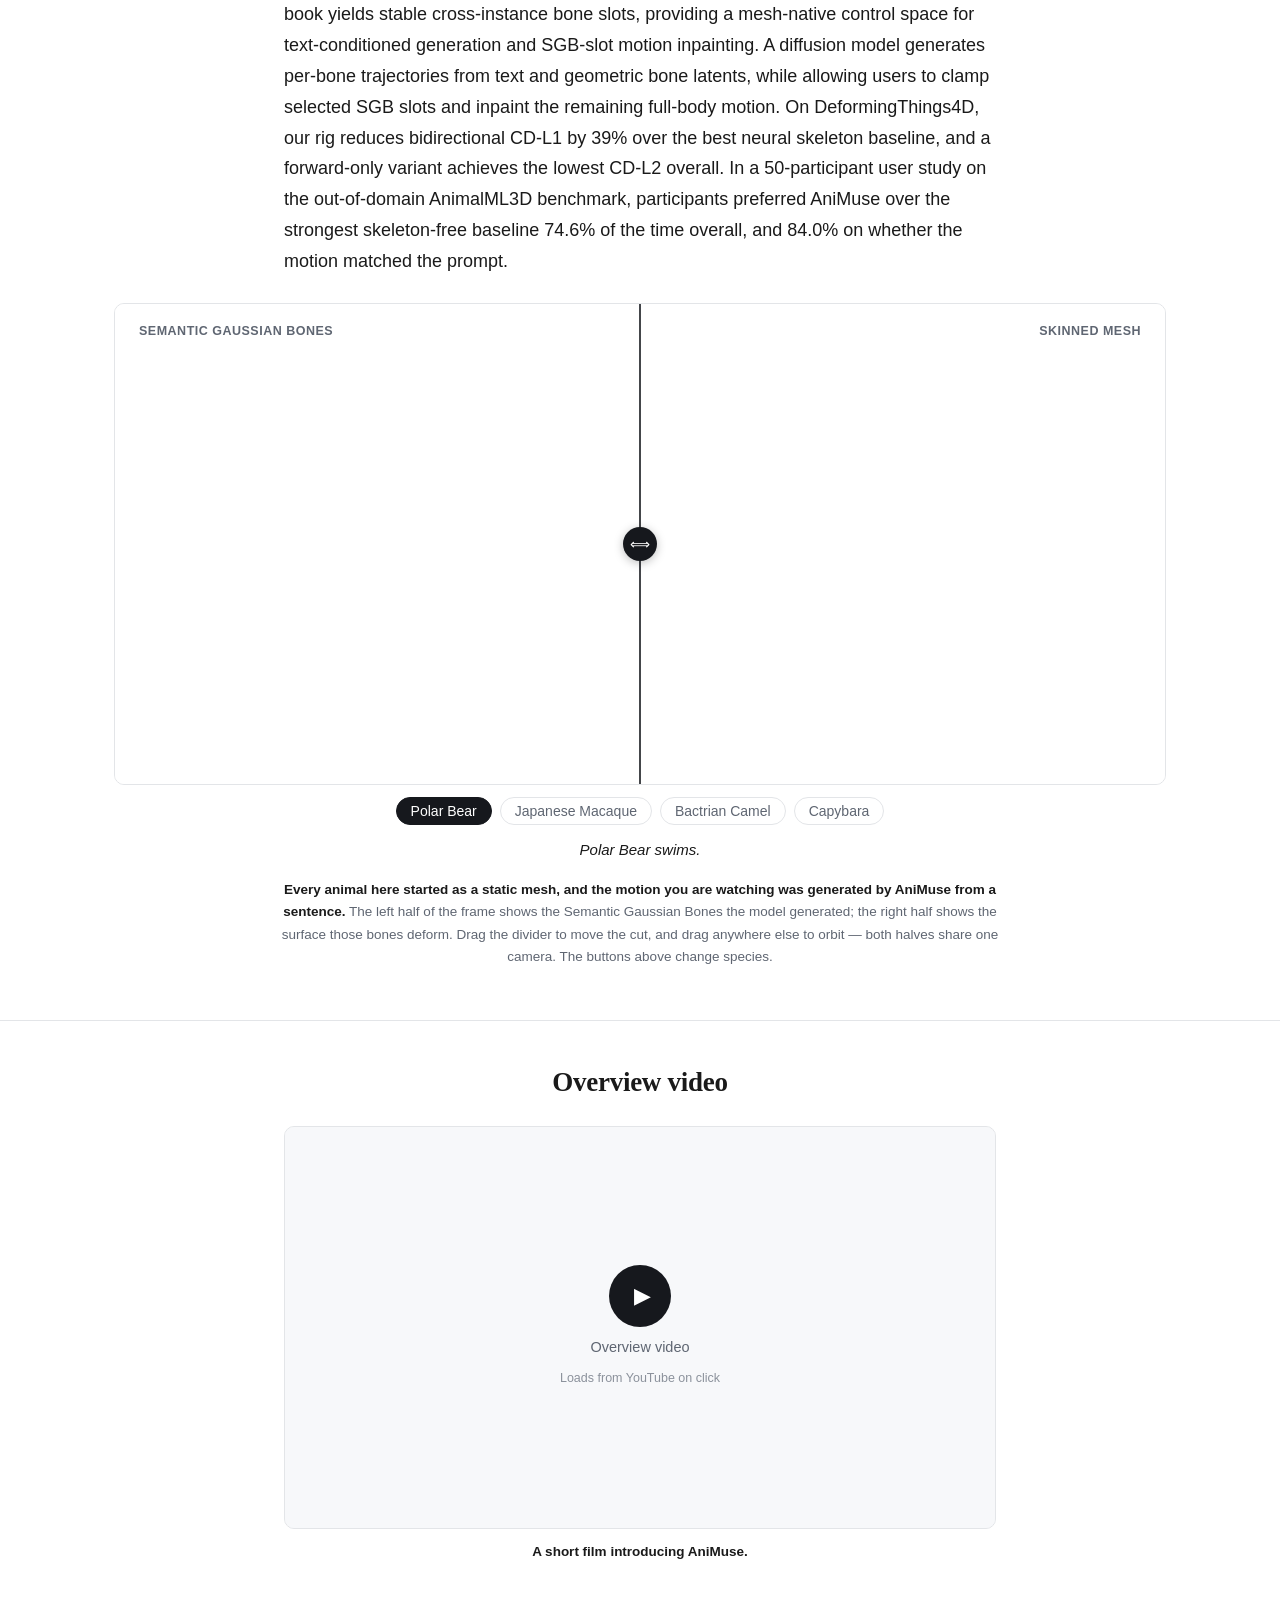
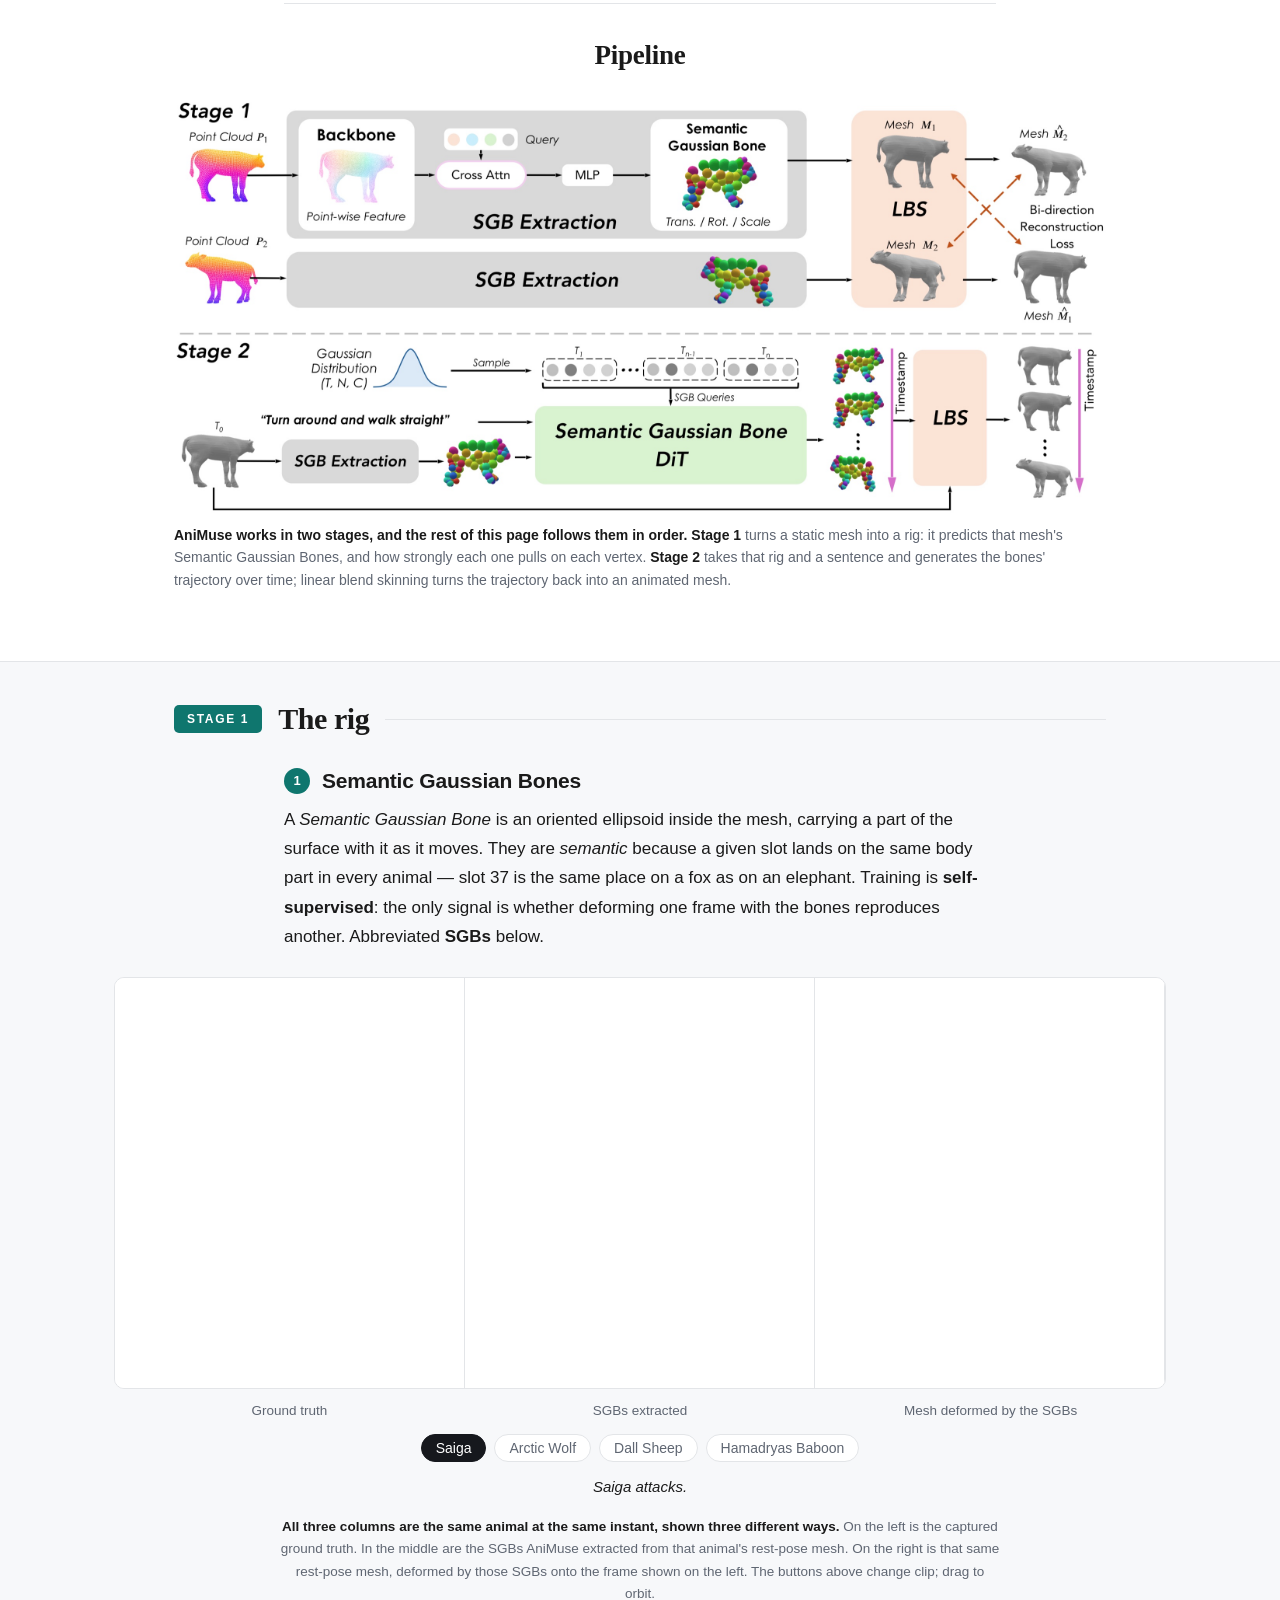
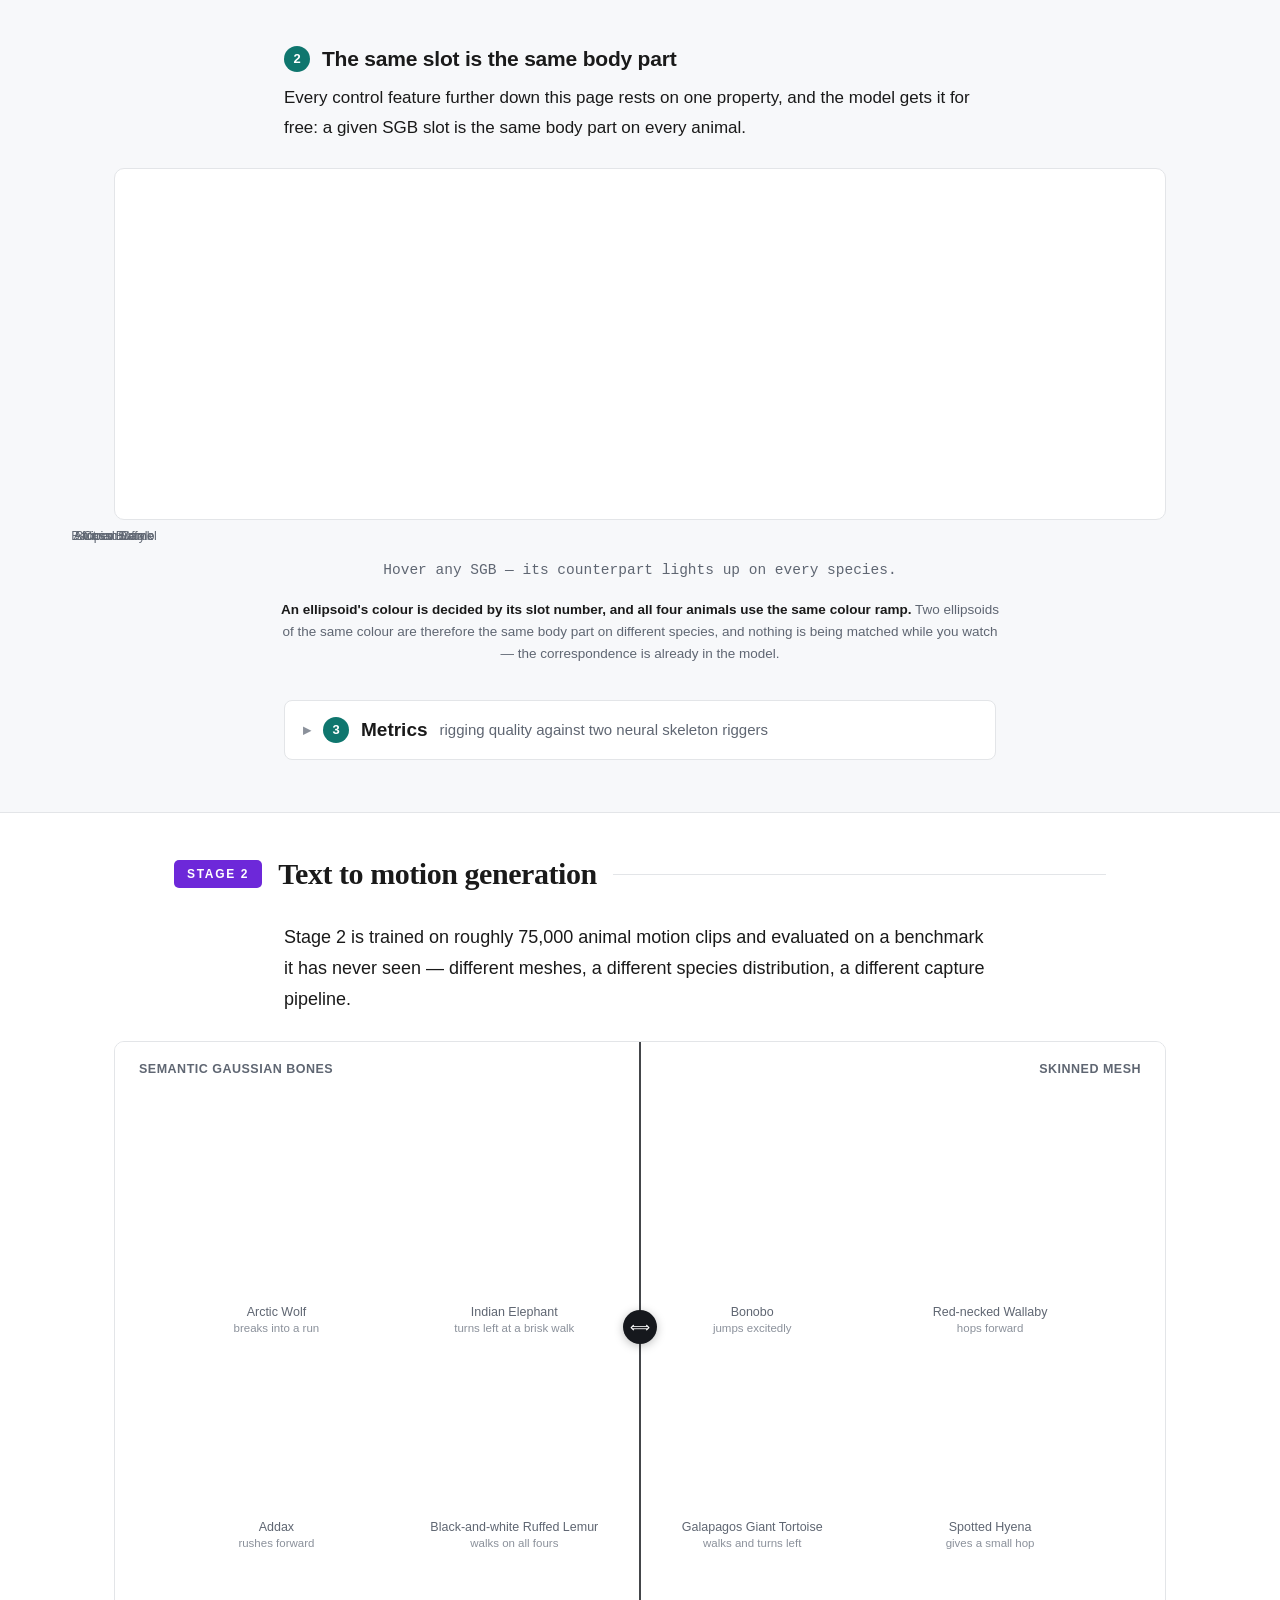
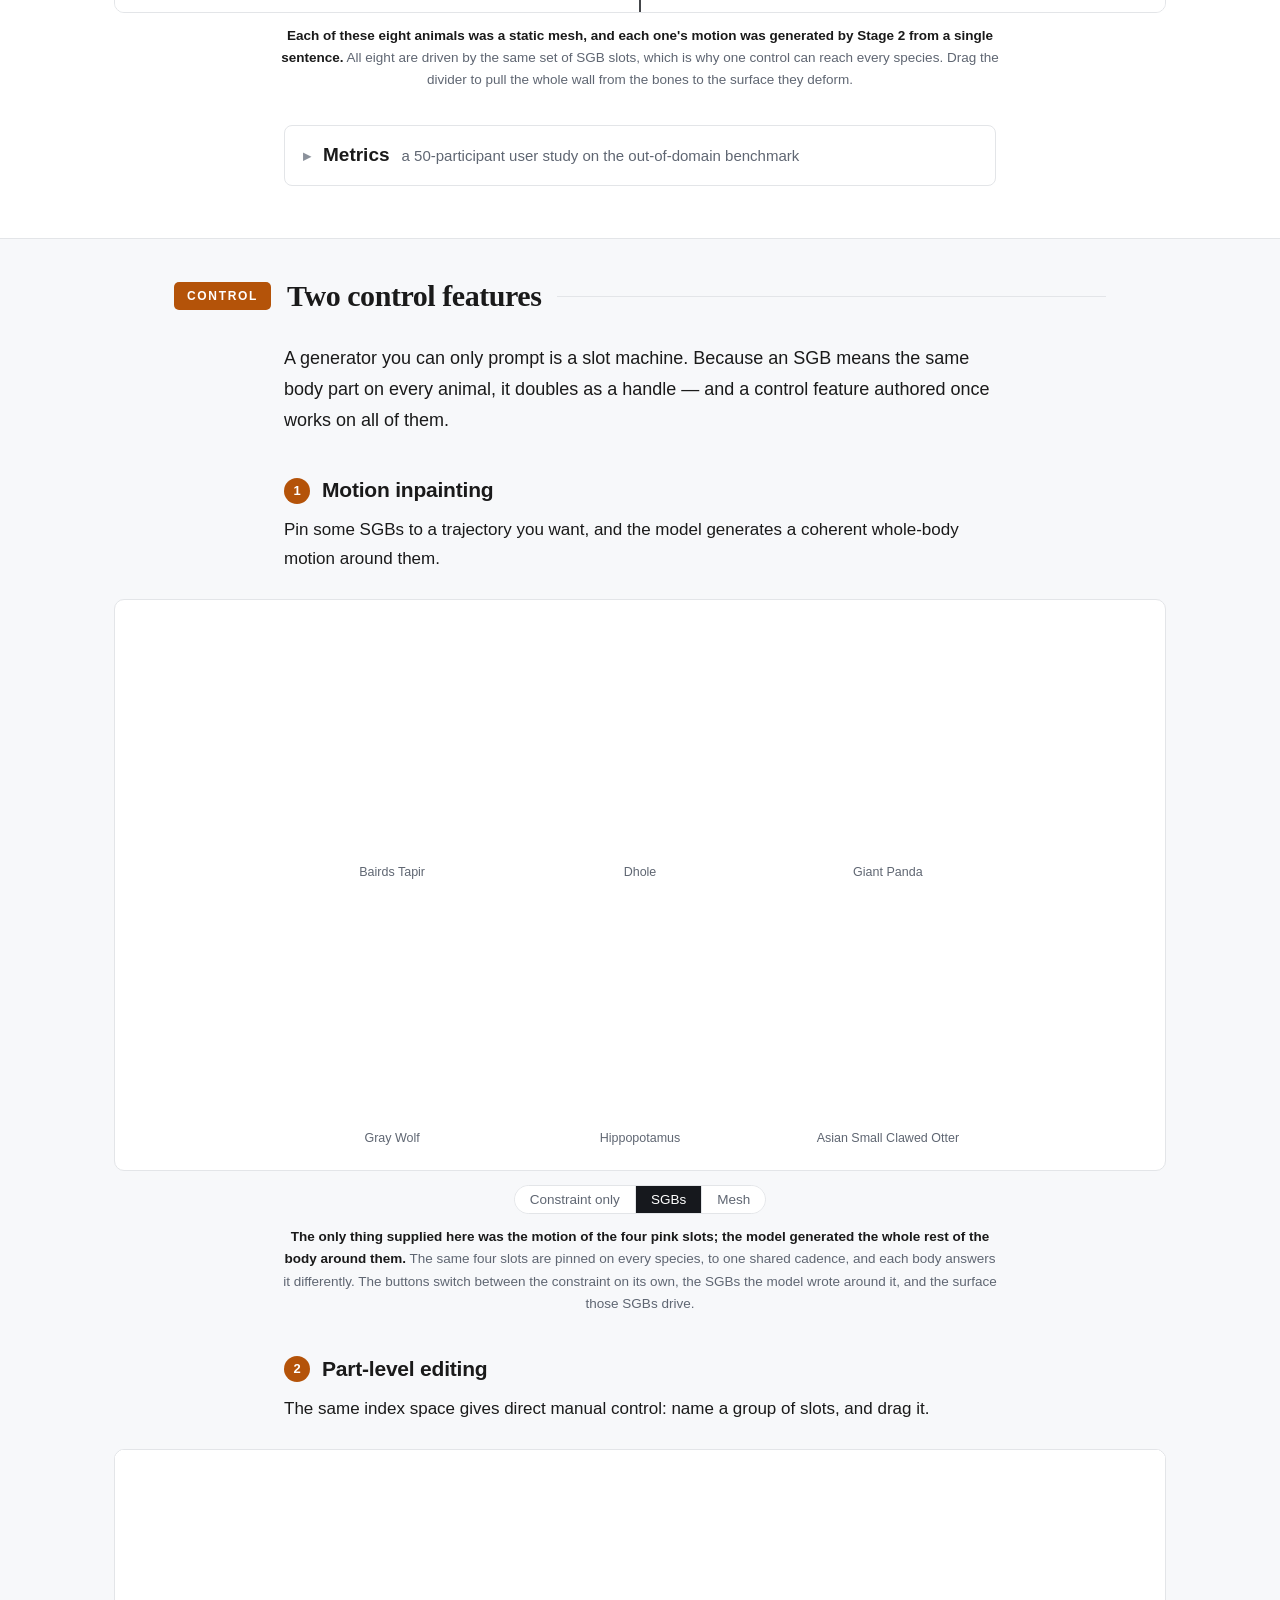
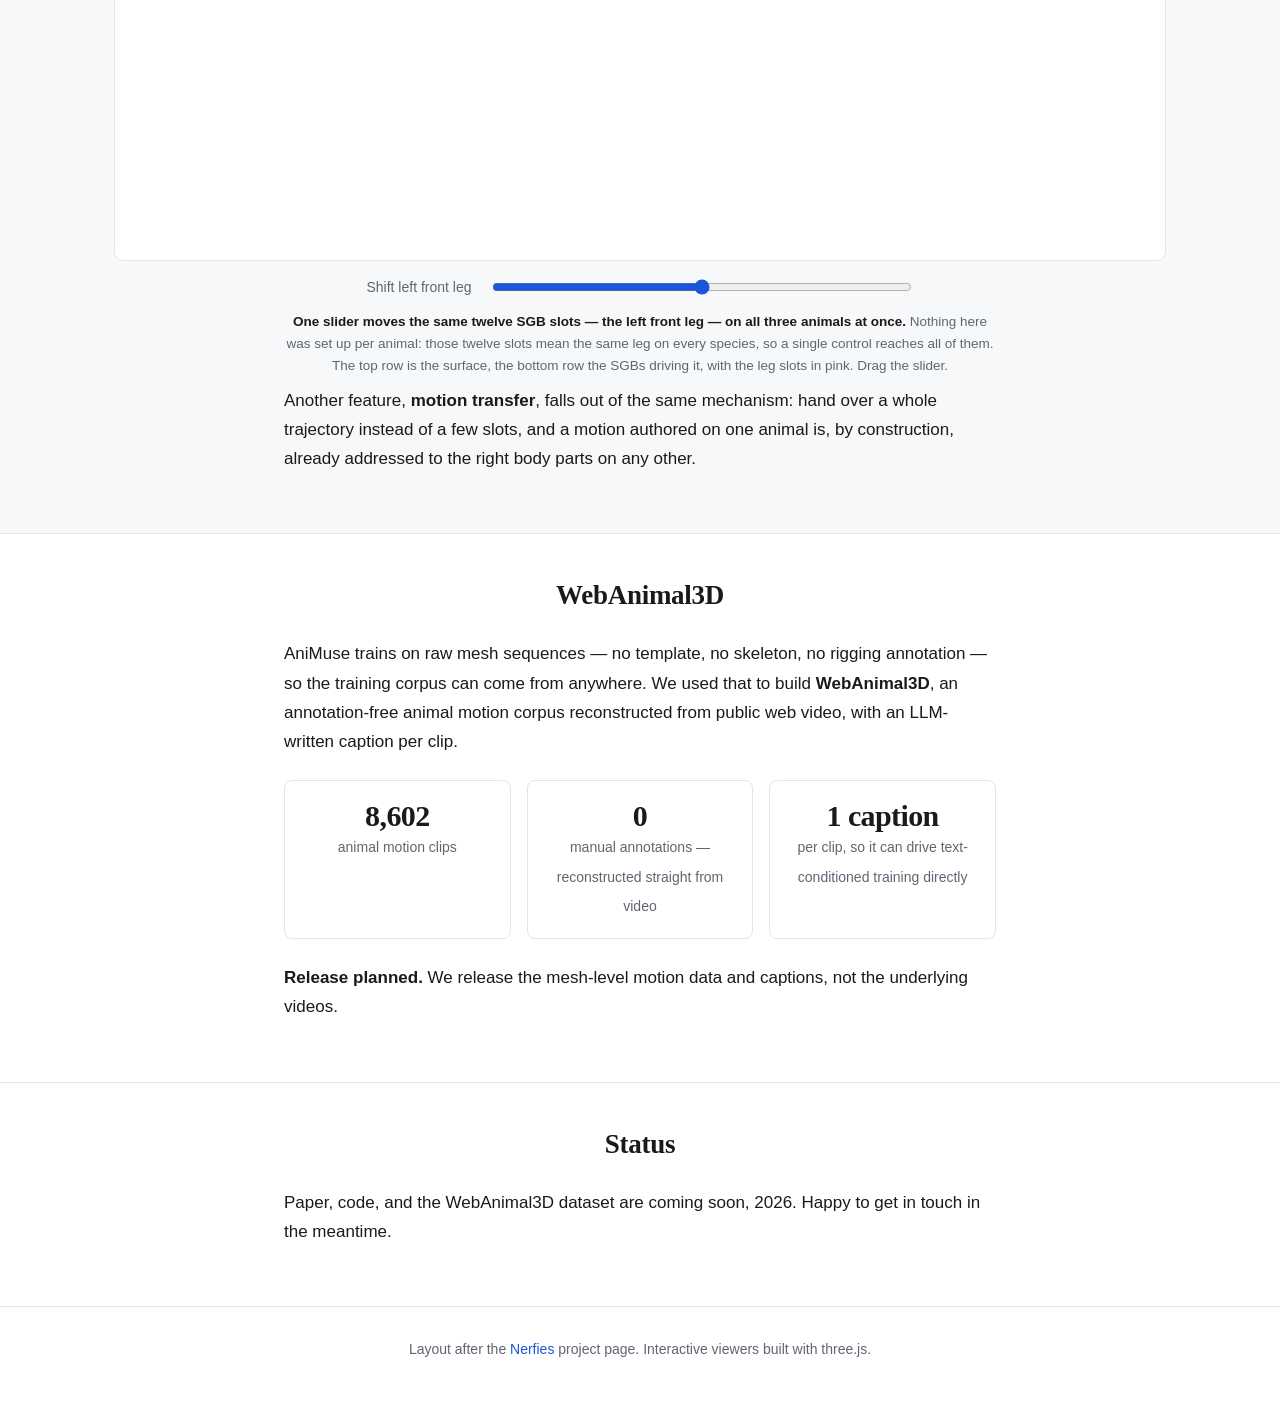
==== commit 531ae317: "Reorder the author list" ====
--- a/index.html
+++ b/index.html
@@ -37,10 +37,10 @@
   <p class="authors">
     <a href="https://chenyang-joe.github.io/" target="_blank" rel="noopener">Chenyang Xu</a><sup>1</sup> &nbsp;·&nbsp;
     <a href="https://jdscript.net/" target="_blank" rel="noopener">Zeyu Jiang</a><sup>1*</sup> &nbsp;·&nbsp;
-    <a href="https://www.guangzhaohe.com/" target="_blank" rel="noopener">Guangzhao He</a><sup>2*</sup> &nbsp;·&nbsp;
     <a href="https://www.linkedin.com/in/haoran-li-589763355/" target="_blank" rel="noopener">Haoran Li</a><sup>1*</sup> &nbsp;·&nbsp;
-    <a href="https://shichenzhang.me/" target="_blank" rel="noopener">Shichen Zhang</a><sup>1*</sup><br>
-    <a href="https://juexzz.github.io/" target="_blank" rel="noopener">Juexiao Zhang</a><sup>1</sup> &nbsp;·&nbsp;
+    <a href="https://shichenzhang.me/" target="_blank" rel="noopener">Shichen Zhang</a><sup>1*</sup> &nbsp;·&nbsp;
+    <a href="https://juexzz.github.io/" target="_blank" rel="noopener">Juexiao Zhang</a><sup>1</sup><br>
+    <a href="https://www.guangzhaohe.com/" target="_blank" rel="noopener">Guangzhao He</a><sup>2</sup> &nbsp;·&nbsp;
     <a href="https://louis-leee.github.io/" target="_blank" rel="noopener">Sihang Li</a><sup>1†</sup> &nbsp;·&nbsp;
     <a href="https://simbaforrest.github.io/" target="_blank" rel="noopener">Chen Feng</a><sup>1†</sup> &nbsp;·&nbsp;
     <a href="https://jingz6676.github.io/" target="_blank" rel="noopener">Jing Zhang</a><sup>1†</sup>
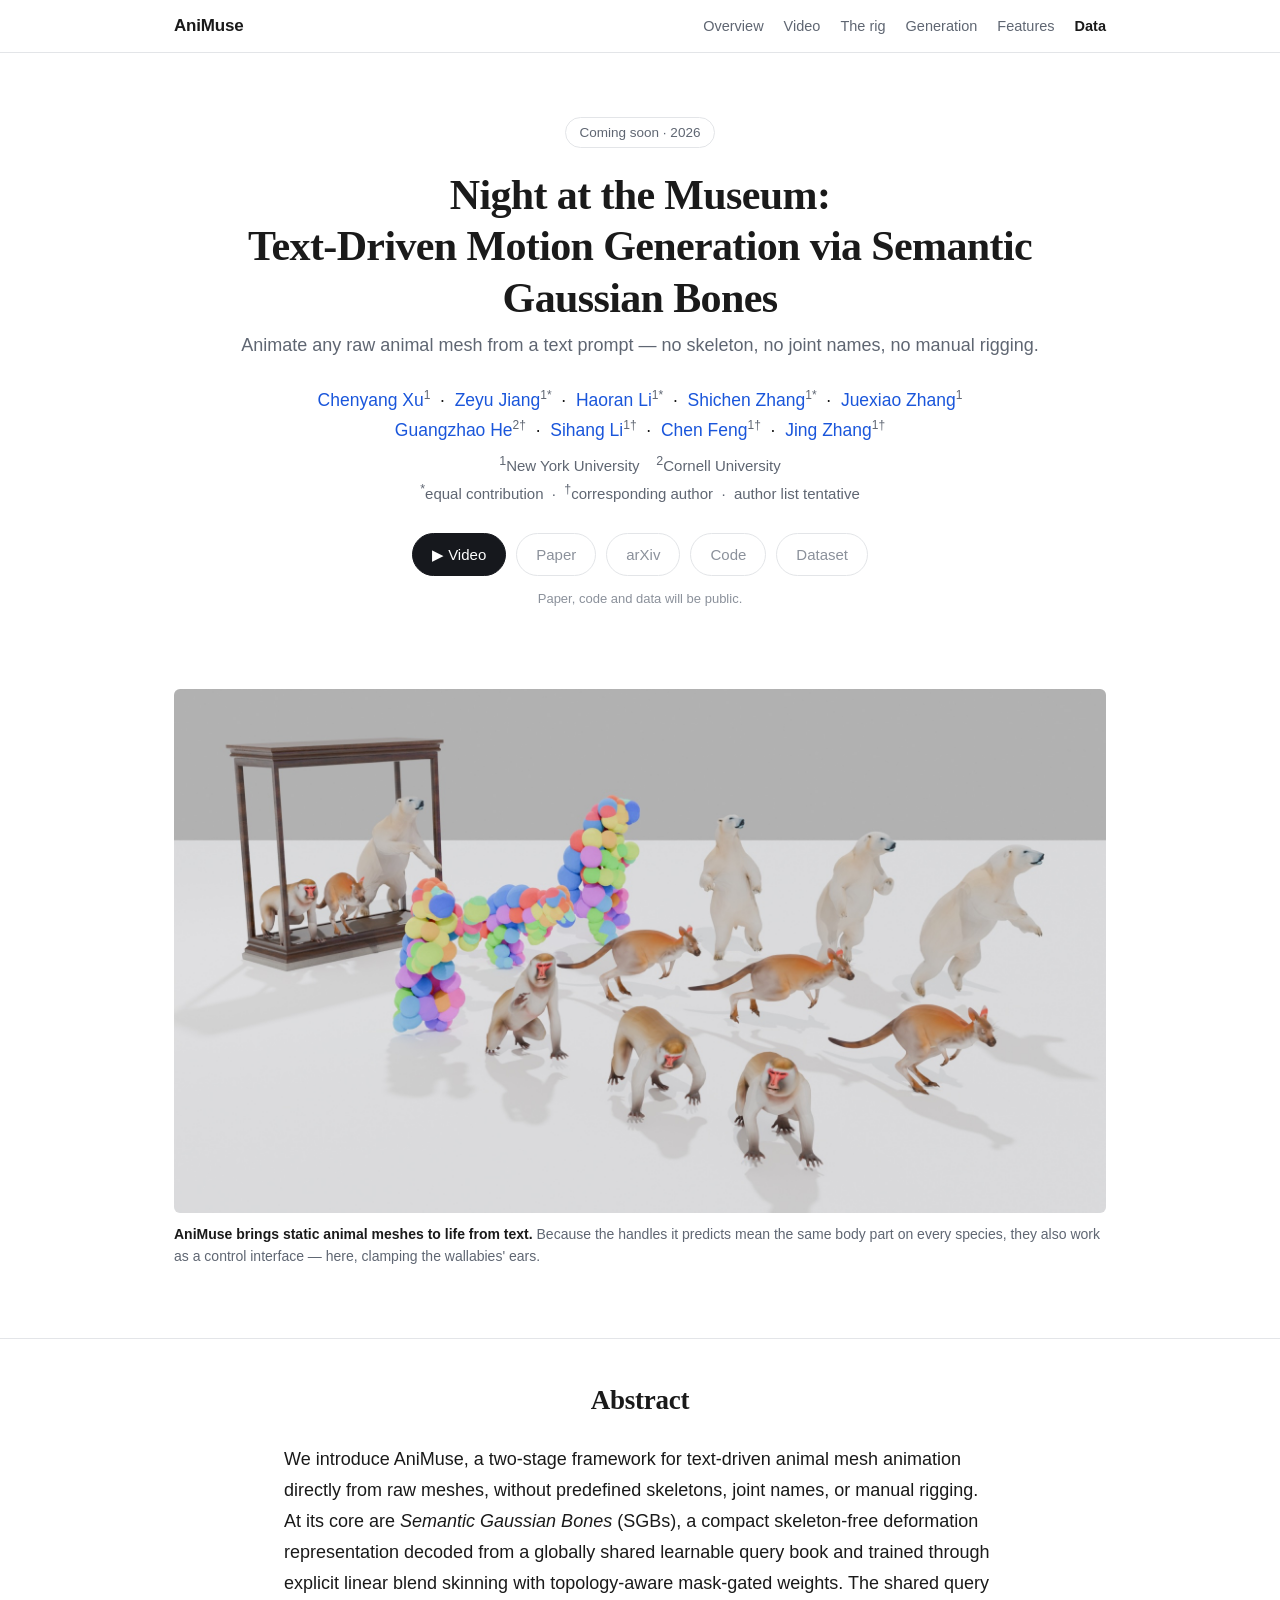
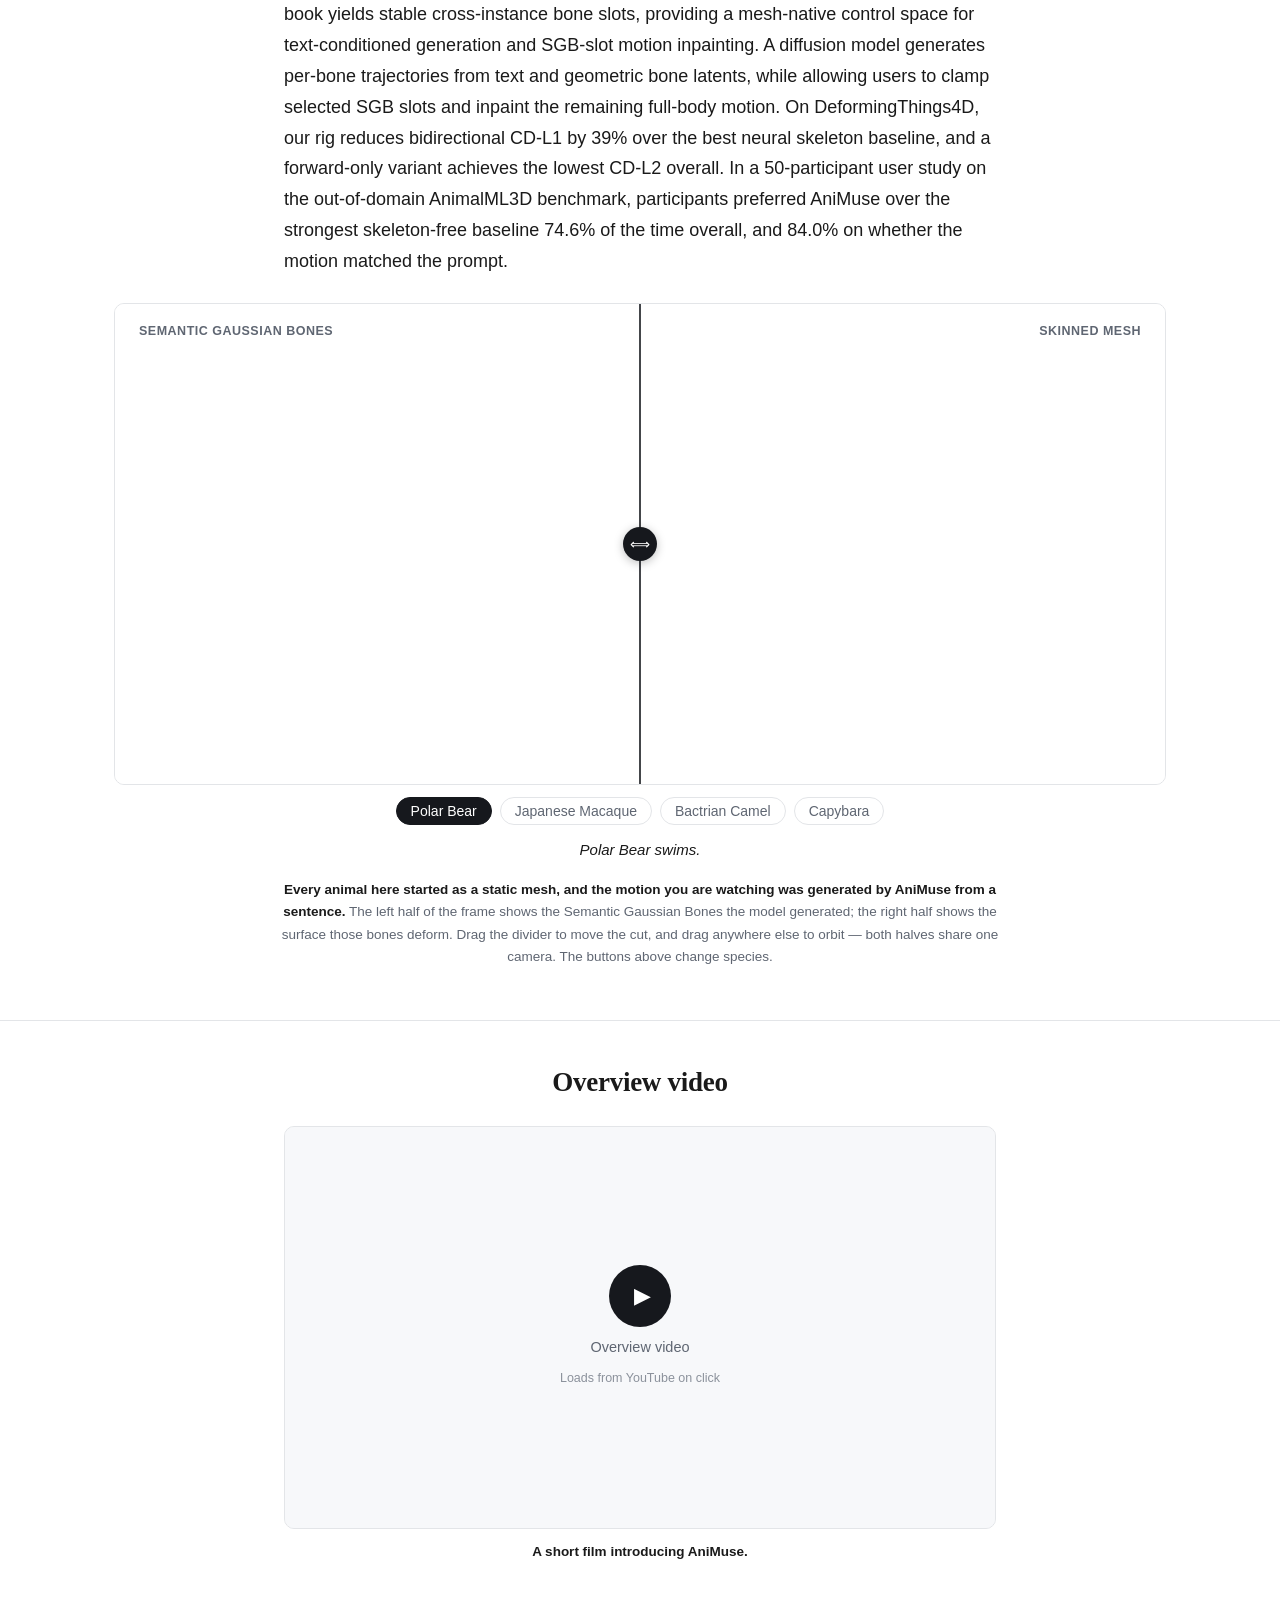
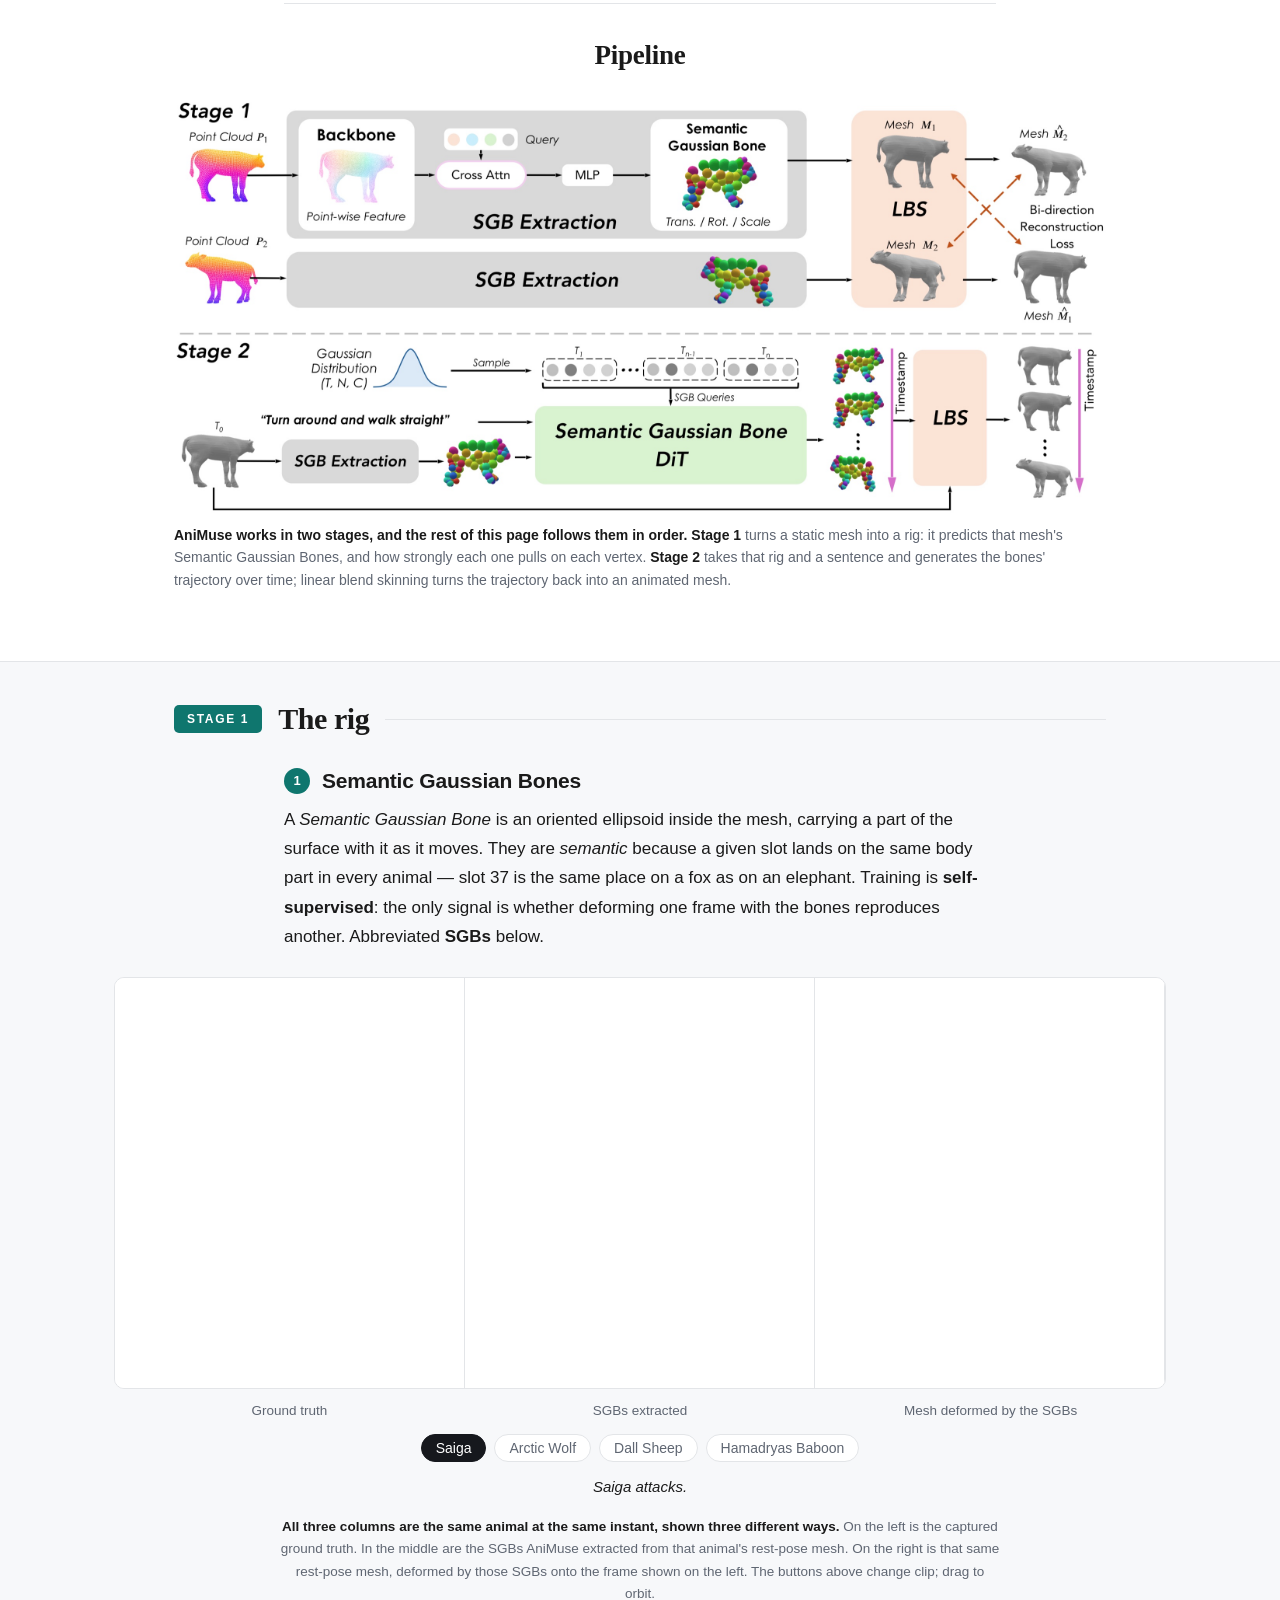
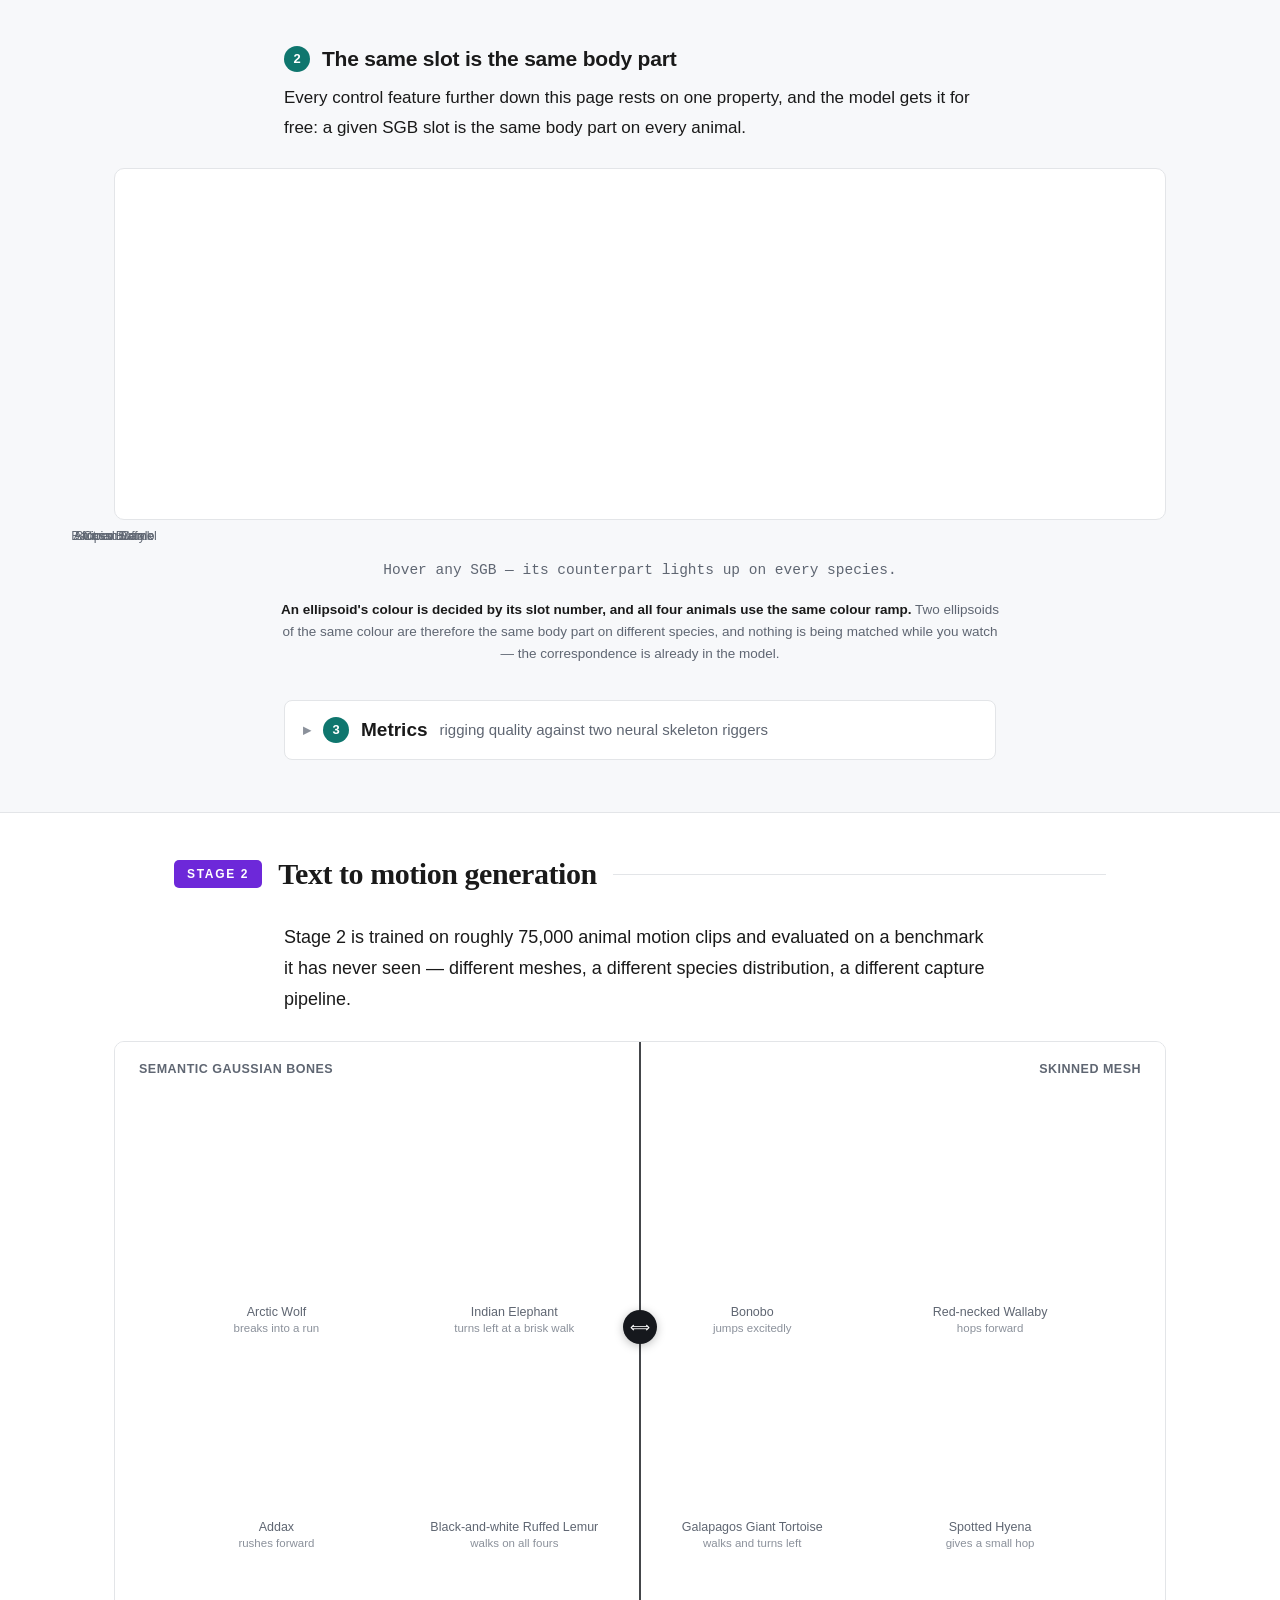
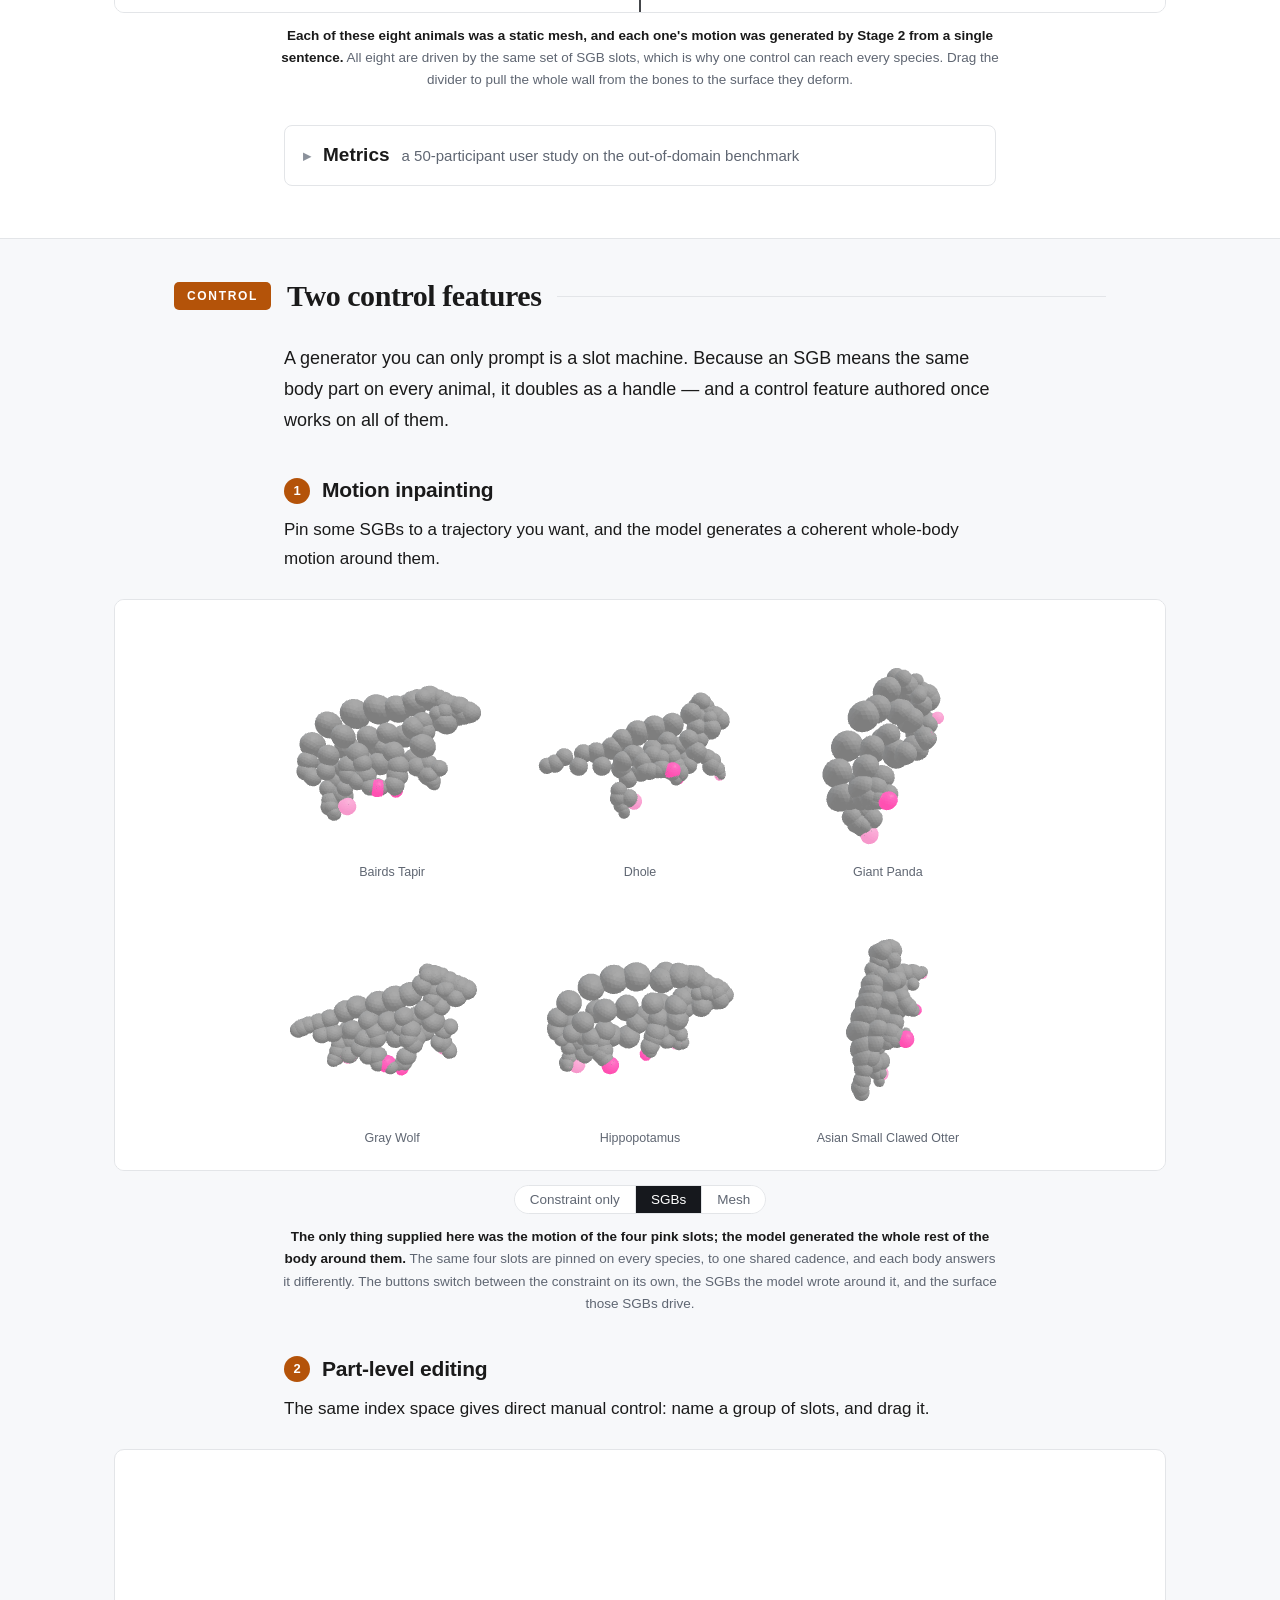
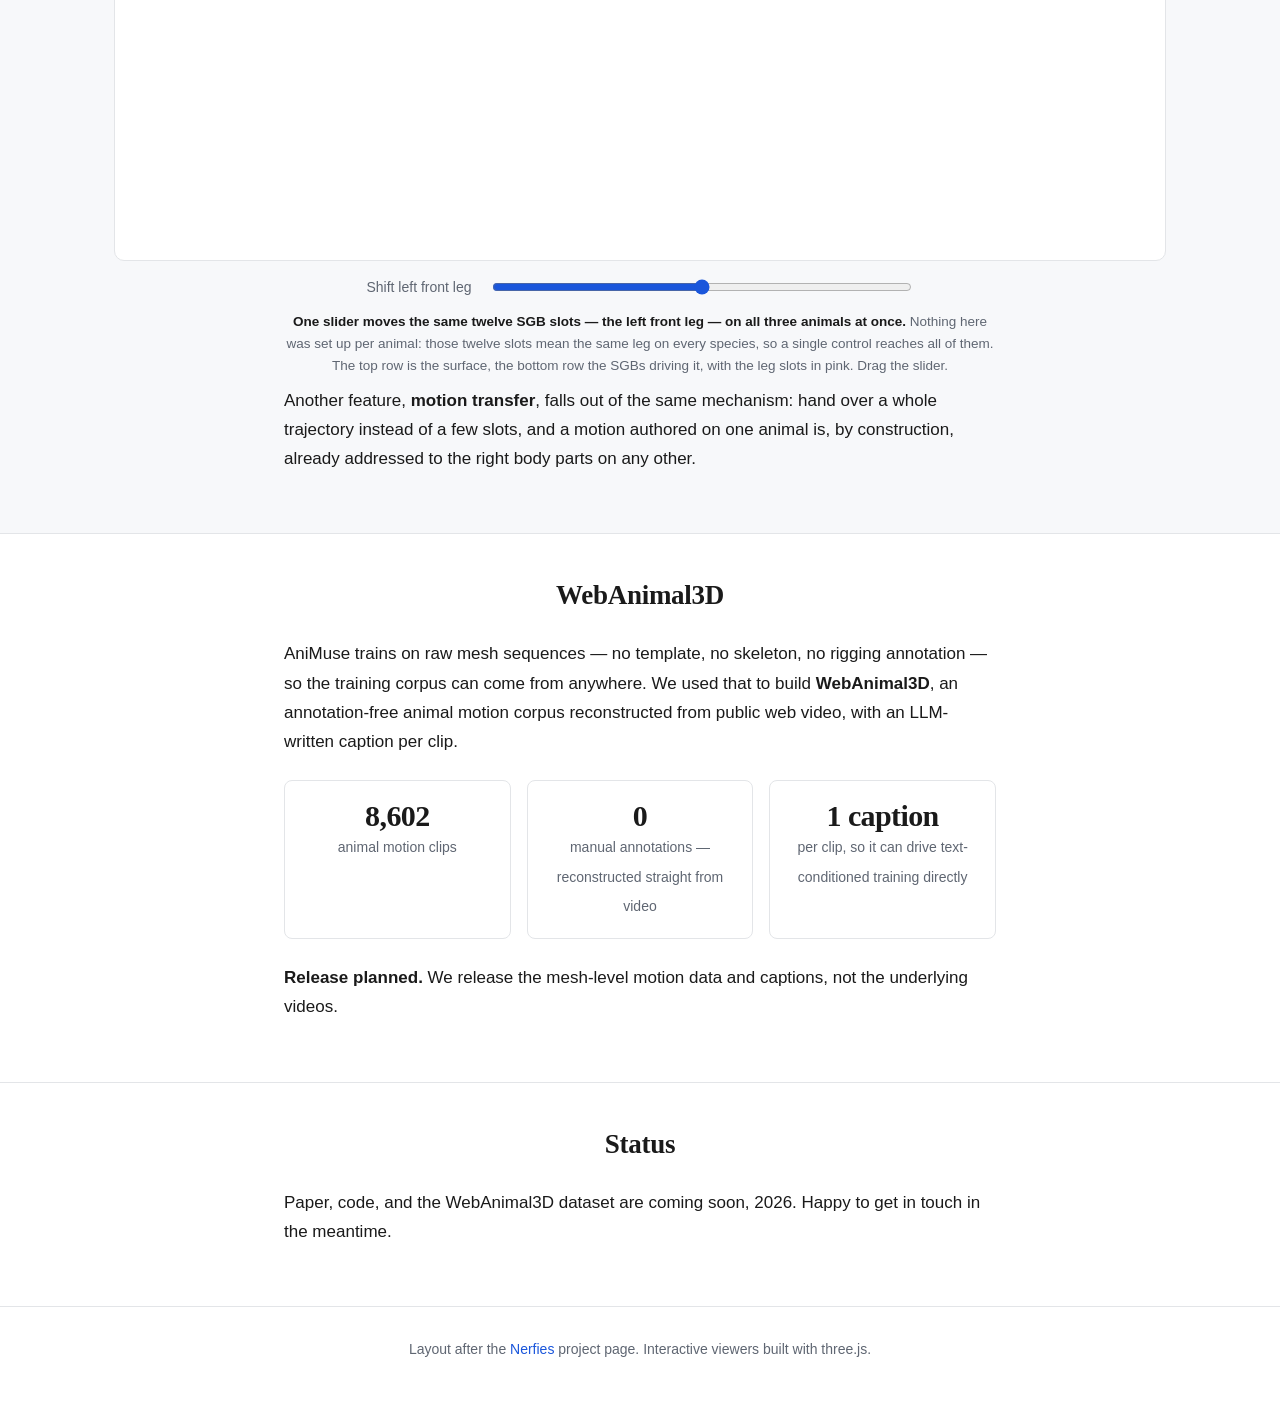
==== commit 238a4b90: "Add Guangzhao He as a corresponding author" ====
--- a/index.html
+++ b/index.html
@@ -40,7 +40,7 @@
     <a href="https://www.linkedin.com/in/haoran-li-589763355/" target="_blank" rel="noopener">Haoran Li</a><sup>1*</sup> &nbsp;·&nbsp;
     <a href="https://shichenzhang.me/" target="_blank" rel="noopener">Shichen Zhang</a><sup>1*</sup> &nbsp;·&nbsp;
     <a href="https://juexzz.github.io/" target="_blank" rel="noopener">Juexiao Zhang</a><sup>1</sup><br>
-    <a href="https://www.guangzhaohe.com/" target="_blank" rel="noopener">Guangzhao He</a><sup>2</sup> &nbsp;·&nbsp;
+    <a href="https://www.guangzhaohe.com/" target="_blank" rel="noopener">Guangzhao He</a><sup>2†</sup> &nbsp;·&nbsp;
     <a href="https://louis-leee.github.io/" target="_blank" rel="noopener">Sihang Li</a><sup>1†</sup> &nbsp;·&nbsp;
     <a href="https://simbaforrest.github.io/" target="_blank" rel="noopener">Chen Feng</a><sup>1†</sup> &nbsp;·&nbsp;
     <a href="https://jingz6676.github.io/" target="_blank" rel="noopener">Jing Zhang</a><sup>1†</sup>
